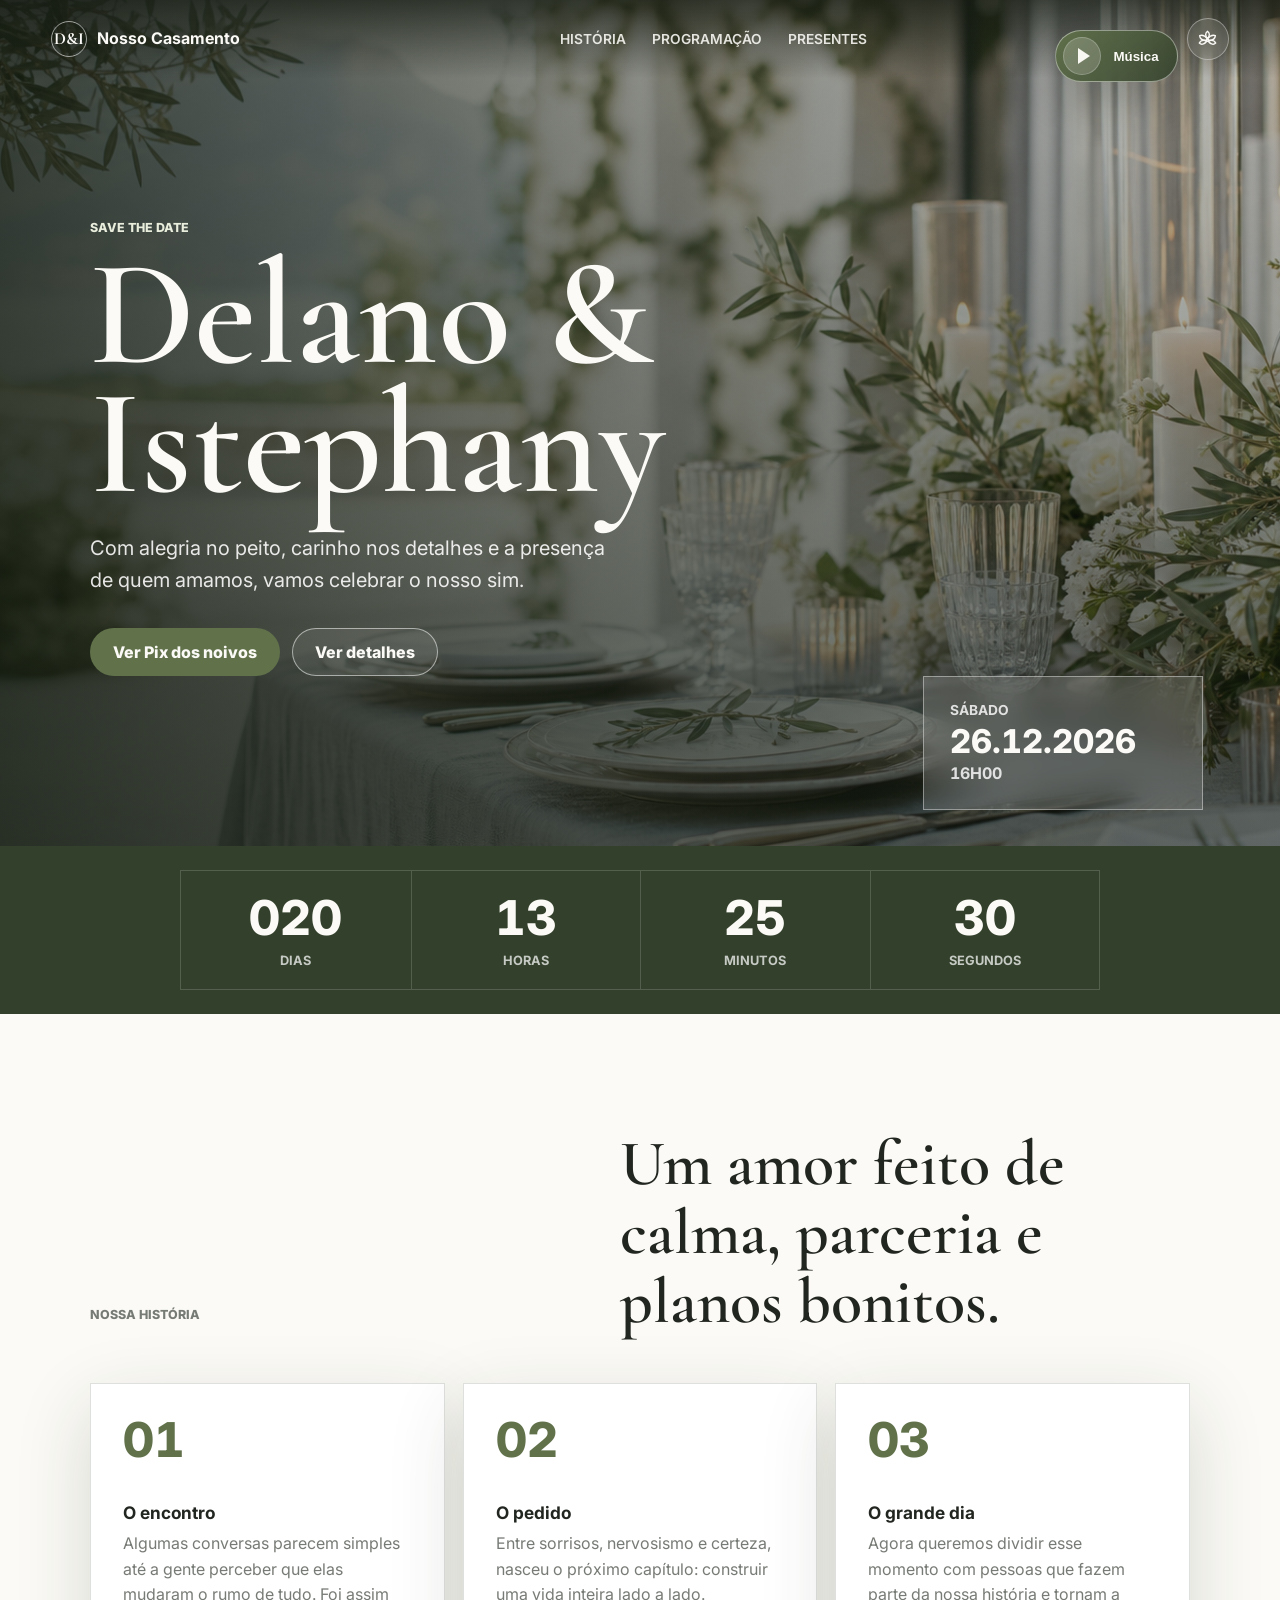
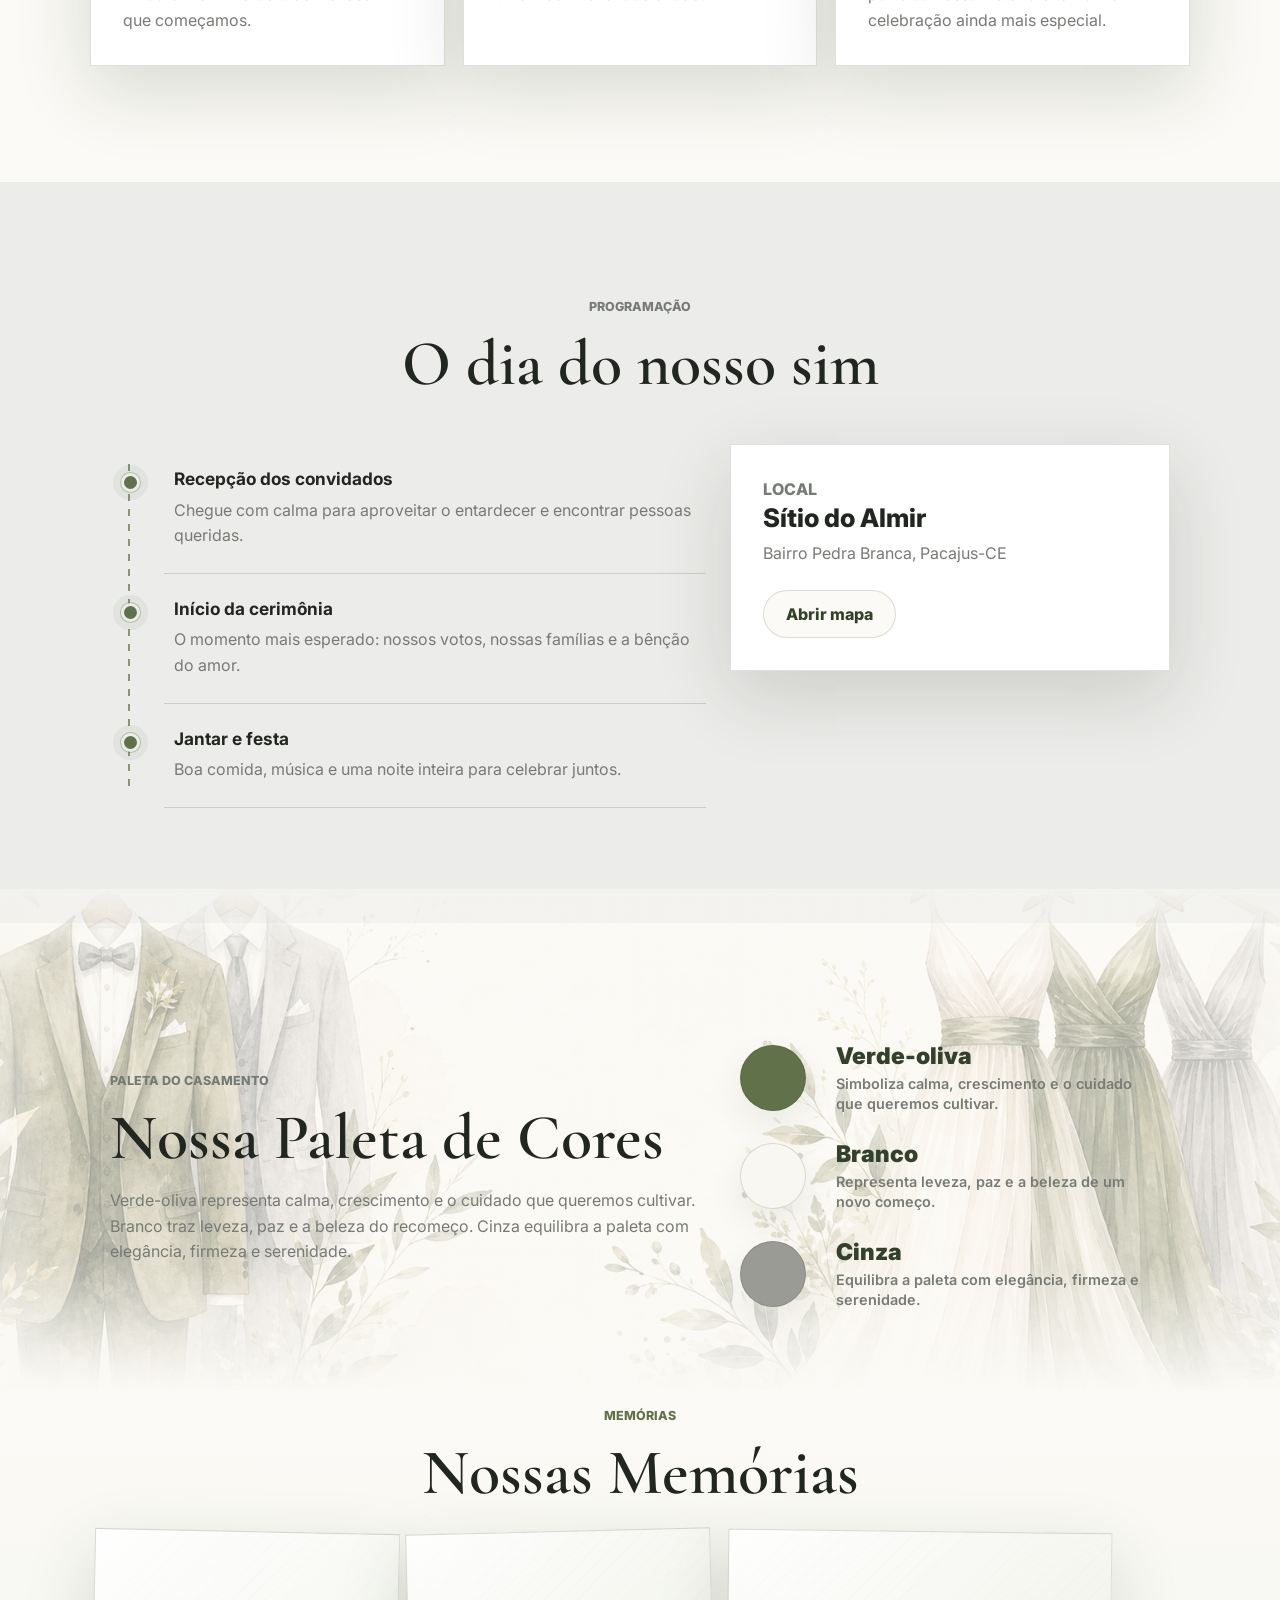
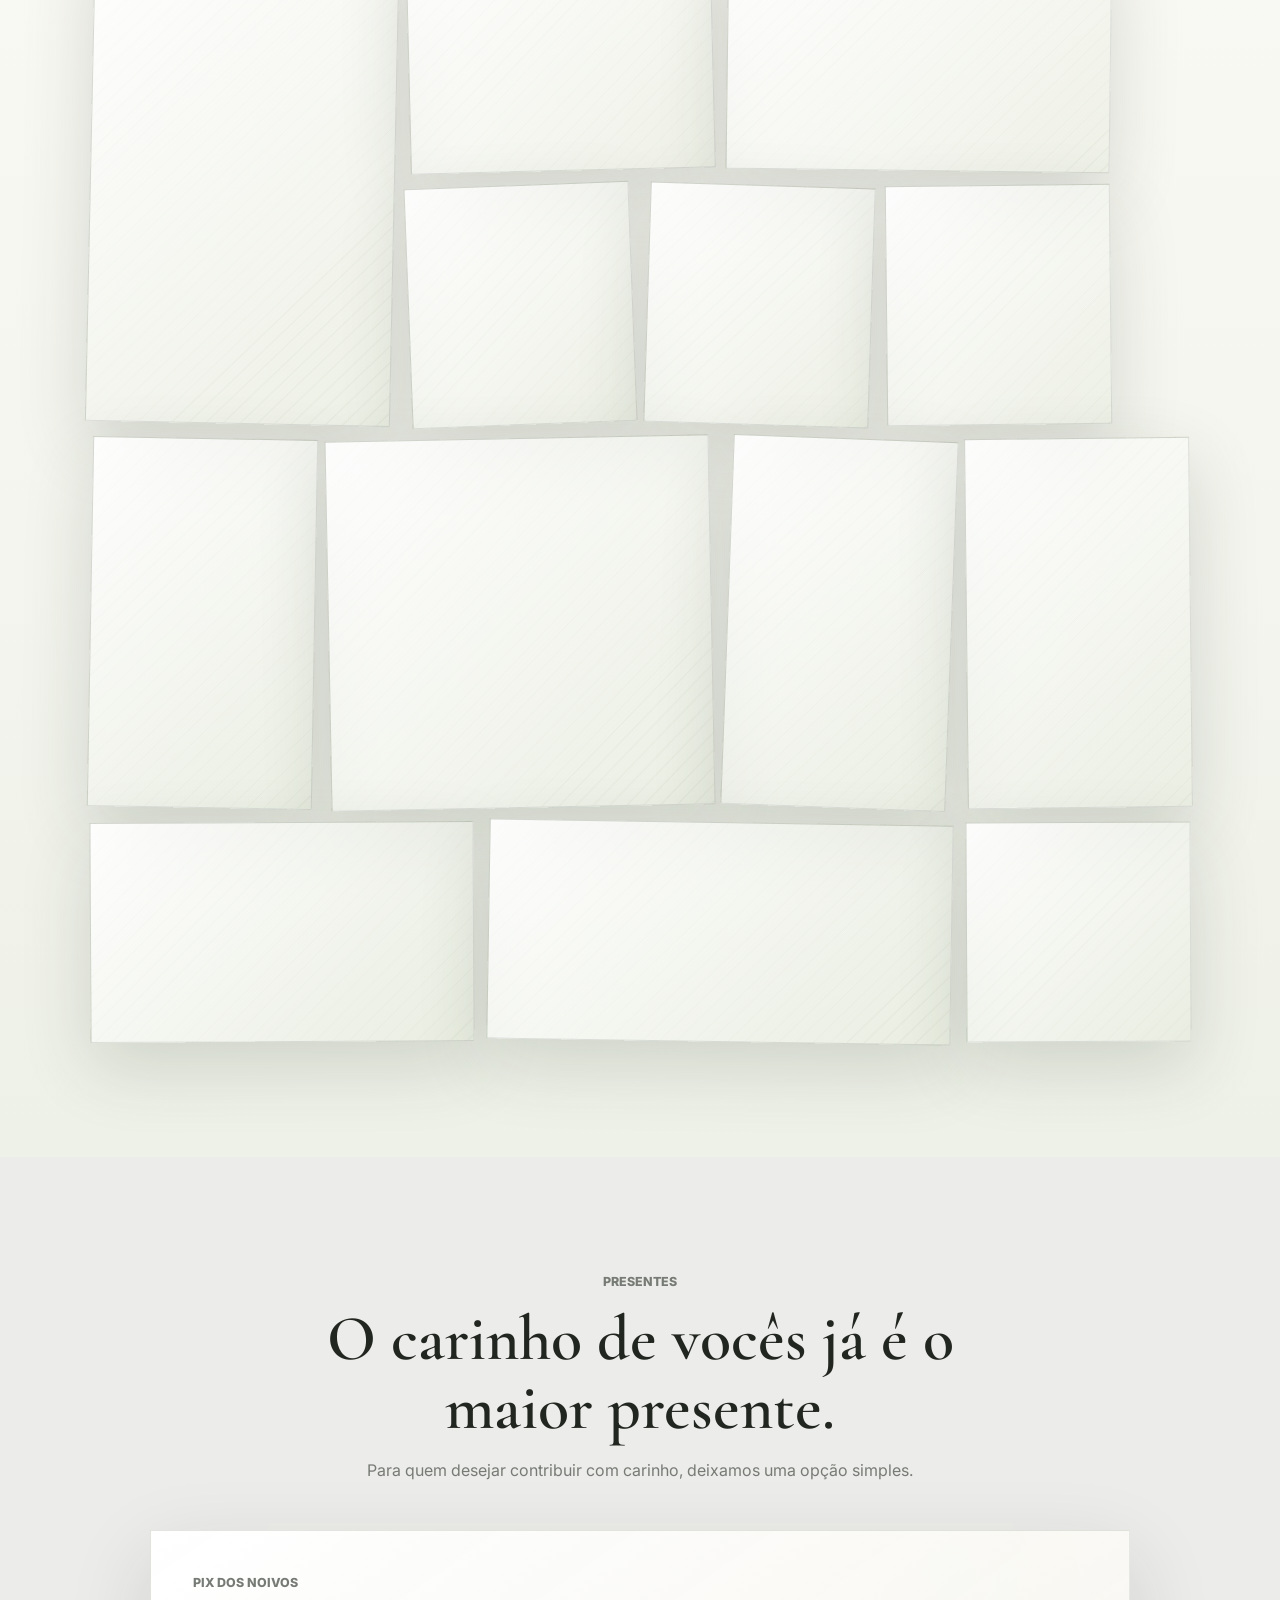
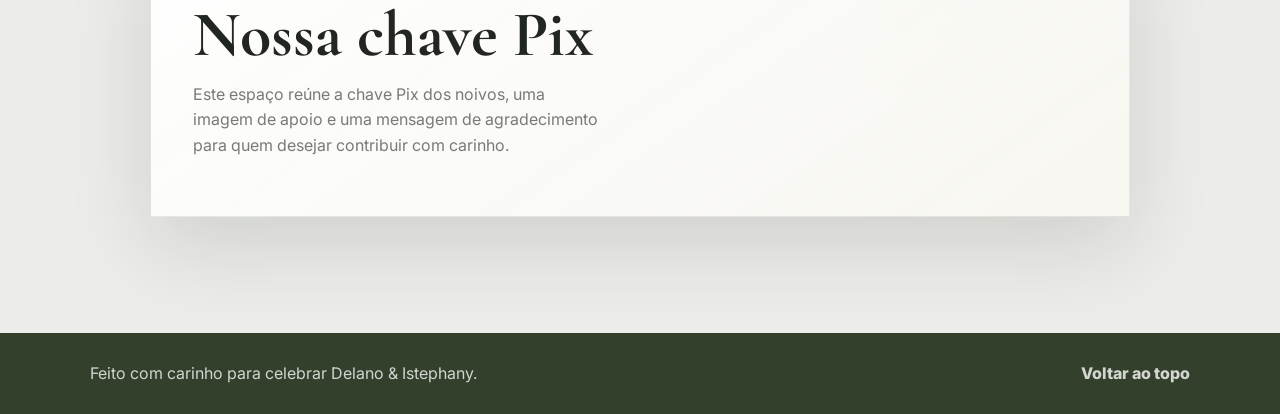
==== index.html @ df161dec "Expor pix e suavizar folhas do cursor" ====
<!doctype html>
<html lang="pt-BR">
  <head>
    <meta charset="utf-8" />
    <meta name="viewport" content="width=device-width, initial-scale=1" />
    <title>Delano & Istephany</title>
    <meta
      name="description"
      content="Site de casamento de Delano e Istephany, com detalhes do grande dia, confirmação de presença e presentes."
    />
    <link rel="preconnect" href="https://fonts.googleapis.com" />
    <link rel="preconnect" href="https://fonts.gstatic.com" crossorigin />
    <link
      href="https://fonts.googleapis.com/css2?family=Cormorant+Garamond:wght@500;600;700&family=Inter:wght@400;500;600;700&display=swap"
      rel="stylesheet"
    />
    <link rel="stylesheet" href="styles.css?v=20260603-09" />
  </head>
  <body>
    <header class="site-header" aria-label="Cabeçalho do site">
      <a class="brand" href="#inicio" aria-label="Ir para o início">
        <span class="brand-mark">D&amp;I</span>
        <span>Nosso Casamento</span>
      </a>
      <nav class="main-nav" aria-label="Navegação principal">
        <a href="#historia">História</a>
        <a href="#programacao">Programação</a>
        <a href="#presentes">Presentes</a>
      </nav>
      <a class="admin-button" href="admin.html" aria-label="Acessar modo ADM">
        <span class="flower-logo" aria-hidden="true"></span>
      </a>
    </header>

    <audio id="weddingMusic" src="assets/viva-la-vida.mp3" preload="auto" loop autoplay></audio>
    <div class="music-widget" aria-label="Configurações de música">
      <button class="music-toggle" id="musicPanelToggle" type="button" aria-expanded="false" aria-controls="musicPanel">
        <span class="music-action-icon" aria-hidden="true"></span>
        <span class="music-state" id="musicState">Música</span>
      </button>
      <div class="music-panel" id="musicPanel">
        <div class="music-panel-head">
          <strong>Música de Fundo</strong>
        </div>
        <label class="switch-row">
          <span>Ativar música</span>
          <input id="musicEnabled" type="checkbox" checked />
        </label>
        <label class="volume-row">
          <span>Volume</span>
          <input id="musicVolume" type="range" min="0" max="1" step="0.01" value="0.5" />
        </label>
      </div>
    </div>

    <main>
      <section class="hero" id="inicio">
        <div class="hero-media" aria-hidden="true"></div>
        <div class="hero-overlay"></div>
        <div class="hero-content">
          <p class="eyebrow">Save the date</p>
          <h1>Delano &amp; Istephany</h1>
          <p class="hero-copy">
            Com alegria no peito, carinho nos detalhes e a presença de quem amamos,
            vamos celebrar o nosso sim.
          </p>
          <div class="hero-actions">
            <a class="button primary" href="#presentes">Ver Pix dos noivos</a>
            <a class="button secondary" href="#programacao">Ver detalhes</a>
          </div>
        </div>
        <aside class="date-card" aria-label="Data do casamento">
          <span>Sábado</span>
          <strong>26.12.2026</strong>
          <span>16h00</span>
        </aside>
      </section>

      <section class="countdown-band" aria-label="Contagem regressiva">
        <div class="countdown" data-wedding-date="2026-12-26T16:00:00-03:00">
          <div>
            <strong id="days">000</strong>
            <span>dias</span>
          </div>
          <div>
            <strong id="hours">00</strong>
            <span>horas</span>
          </div>
          <div>
            <strong id="minutes">00</strong>
            <span>minutos</span>
          </div>
          <div>
            <strong id="seconds">00</strong>
            <span>segundos</span>
          </div>
        </div>
      </section>

      <section class="section story-section" id="historia">
        <div class="section-heading">
          <p class="eyebrow">Nossa história</p>
          <h2>Um amor feito de calma, parceria e planos bonitos.</h2>
        </div>
        <div class="story-grid">
          <article class="story-card" data-modal-target="modal-encontro" tabindex="0" role="button" aria-label="Abrir detalhes sobre o encontro">
            <span class="story-year">01</span>
            <h3>O encontro</h3>
            <p>
              Algumas conversas parecem simples até a gente perceber que elas
              mudaram o rumo de tudo. Foi assim que começamos.
            </p>
          </article>
          <article class="story-card" data-modal-target="modal-pedido" tabindex="0" role="button" aria-label="Abrir detalhes sobre o pedido">
            <span class="story-year">02</span>
            <h3>O pedido</h3>
            <p>
              Entre sorrisos, nervosismo e certeza, nasceu o próximo capítulo:
              construir uma vida inteira lado a lado.
            </p>
          </article>
          <article class="story-card" data-modal-target="modal-grande-dia" tabindex="0" role="button" aria-label="Abrir detalhes sobre o grande dia">
            <span class="story-year">03</span>
            <h3>O grande dia</h3>
            <p>
              Agora queremos dividir esse momento com pessoas que fazem parte da
              nossa história e tornam a celebração ainda mais especial.
            </p>
          </article>
        </div>
      </section>

      <section class="section details-section" id="programacao">
        <div class="section-heading compact">
          <p class="eyebrow">Programação</p>
          <h2>O dia do nosso sim</h2>
        </div>
        <div class="details-layout">
          <div class="timeline" aria-label="Linha do tempo do evento">
            <div class="timeline-item">
              <div>
                <h3>Recepção dos convidados</h3>
                <p>Chegue com calma para aproveitar o entardecer e encontrar pessoas queridas.</p>
              </div>
            </div>
            <div class="timeline-item">
              <div>
                <h3>Início da cerimônia</h3>
                <p>O momento mais esperado: nossos votos, nossas famílias e a bênção do amor.</p>
              </div>
            </div>
            <div class="timeline-item">
              <div>
                <h3>Jantar e festa</h3>
                <p>Boa comida, música e uma noite inteira para celebrar juntos.</p>
              </div>
            </div>
          </div>
          <div class="venue-panel">
            <p class="panel-label">Local</p>
            <h3>Sítio do Almir</h3>
            <p>Bairro Pedra Branca, Pacajus-CE</p>
            <a
              class="button muted"
              href="https://www.google.com/maps/search/?api=1&query=S%C3%ADtio%20do%20Almir%20Pedra%20Branca%20Pacajus%20CE"
              target="_blank"
              rel="noreferrer"
            >
              Abrir mapa
            </a>
          </div>
        </div>
      </section>

      <section class="section attire-section">
        <div>
          <p class="eyebrow">Paleta do casamento</p>
          <h2>Nossa Paleta de Cores</h2>
          <p>
            Verde-oliva representa calma, crescimento e o cuidado que queremos cultivar.
            Branco traz leveza, paz e a beleza do recomeço. Cinza equilibra a paleta com
            elegância, firmeza e serenidade.
          </p>
        </div>
        <div class="palette" aria-label="Paleta de cores do casamento">
          <div class="palette-item" style="--color: #61724b">
            <span aria-hidden="true"></span>
            <div>
              <strong>Verde-oliva</strong>
              <small>Simboliza calma, crescimento e o cuidado que queremos cultivar.</small>
            </div>
          </div>
          <div class="palette-item" style="--color: #f8f7f1">
            <span aria-hidden="true"></span>
            <div>
              <strong>Branco</strong>
              <small>Representa leveza, paz e a beleza de um novo começo.</small>
            </div>
          </div>
          <div class="palette-item" style="--color: #9a9b95">
            <span aria-hidden="true"></span>
            <div>
              <strong>Cinza</strong>
              <small>Equilibra a paleta com elegância, firmeza e serenidade.</small>
            </div>
          </div>
        </div>
      </section>

      <section class="section memories-section" aria-label="Galeria de fotos">
        <div class="memory-copy">
          <p class="eyebrow">Memórias</p>
          <h2>Nossas Memórias</h2>
        </div>
        <div class="memory-board">
          <figure class="memory-frame tall" data-photo-slot="memoria-01">
            <img alt="" />
            <figcaption>Foto especial</figcaption>
            <label>Enviar foto<input type="file" accept="image/*" data-admin-photo="memoria-01" /></label>
          </figure>
          <figure class="memory-frame" data-photo-slot="memoria-02">
            <img alt="" />
            <figcaption>Nós dois</figcaption>
            <label>Enviar foto<input type="file" accept="image/*" data-admin-photo="memoria-02" /></label>
          </figure>
          <figure class="memory-frame wide" data-photo-slot="memoria-03">
            <img alt="" />
            <figcaption>Família e amigos</figcaption>
            <label>Enviar foto<input type="file" accept="image/*" data-admin-photo="memoria-03" /></label>
          </figure>
          <figure class="memory-frame tilt" data-photo-slot="memoria-04">
            <img alt="" />
            <figcaption>Nosso carinho</figcaption>
            <label>Enviar foto<input type="file" accept="image/*" data-admin-photo="memoria-04" /></label>
          </figure>
          <figure class="memory-frame small" data-photo-slot="memoria-05">
            <img alt="" />
            <figcaption>Um detalhe bonito</figcaption>
            <label>Enviar foto<input type="file" accept="image/*" data-admin-photo="memoria-05" /></label>
          </figure>
          <figure class="memory-frame mini" data-photo-slot="memoria-06">
            <img alt="" />
            <figcaption>Um sorriso</figcaption>
            <label>Enviar foto<input type="file" accept="image/*" data-admin-photo="memoria-06" /></label>
          </figure>
          <figure class="memory-frame portrait" data-photo-slot="memoria-07">
            <img alt="" />
            <figcaption>Pré-wedding</figcaption>
            <label>Enviar foto<input type="file" accept="image/*" data-admin-photo="memoria-07" /></label>
          </figure>
          <figure class="memory-frame landscape" data-photo-slot="memoria-08">
            <img alt="" />
            <figcaption>Com os padrinhos</figcaption>
            <label>Enviar foto<input type="file" accept="image/*" data-admin-photo="memoria-08" /></label>
          </figure>
          <figure class="memory-frame mini tilt-right" data-photo-slot="memoria-09">
            <img alt="" />
            <figcaption>Detalhes</figcaption>
            <label>Enviar foto<input type="file" accept="image/*" data-admin-photo="memoria-09" /></label>
          </figure>
          <figure class="memory-frame wide soft" data-photo-slot="memoria-10">
            <img alt="" />
            <figcaption>Nosso lugar favorito</figcaption>
            <label>Enviar foto<input type="file" accept="image/*" data-admin-photo="memoria-10" /></label>
          </figure>
          <figure class="memory-frame strip" data-photo-slot="memoria-11">
            <img alt="" />
            <figcaption>Um abraço</figcaption>
            <label>Enviar foto<input type="file" accept="image/*" data-admin-photo="memoria-11" /></label>
          </figure>
          <figure class="memory-frame mini" data-photo-slot="memoria-12">
            <img alt="" />
            <figcaption>A celebração</figcaption>
            <label>Enviar foto<input type="file" accept="image/*" data-admin-photo="memoria-12" /></label>
          </figure>
          <figure class="memory-frame mini soft" data-photo-slot="memoria-14">
            <img alt="" />
            <figcaption>Detalhe do dia</figcaption>
            <label>Enviar foto<input type="file" accept="image/*" data-admin-photo="memoria-14" /></label>
          </figure>
        </div>
      </section>

      <section class="section gifts-section" id="presentes">
        <div class="section-heading compact">
          <p class="eyebrow">Presentes</p>
          <h2>O carinho de vocês já é o maior presente.</h2>
          <p>Para quem desejar contribuir com carinho, deixamos uma opção simples.</p>
        </div>
        <div class="pix-panel is-open" id="pixPanel">
          <div class="pix-panel-inner">
            <div class="pix-copy">
              <p class="eyebrow">Pix dos noivos</p>
              <h3>Nossa chave Pix</h3>
              <p>
                Este espaço reúne a chave Pix dos noivos, uma imagem de apoio e uma mensagem
                de agradecimento para quem desejar contribuir com carinho.
              </p>
            </div>
            <div class="pix-media">
              <label class="upload-box">
                <input type="file" accept="image/*" data-photo-input="pix" />
                <span>Adicionar QR Code ou imagem de apoio</span>
              </label>
              <div class="photo-preview pix-photo-preview" data-photo-preview="pix"></div>
            </div>
          </div>
        </div>
      </section>
    </main>

    <div class="modal-layer" id="modal-encontro" role="dialog" aria-modal="true" aria-labelledby="modal-encontro-title">
      <div class="modal-backdrop" data-close-modal></div>
      <section class="gift-modal story-modal" tabindex="-1">
        <div class="leaf-burst" aria-hidden="true">
          <span></span><span></span><span></span><span></span><span></span><span></span>
        </div>
        <button class="modal-close" type="button" data-close-modal aria-label="Fechar">×</button>
        <div class="story-modal-grid">
          <div>
            <p class="eyebrow">Nossa história</p>
            <h2 id="modal-encontro-title">O encontro</h2>
            <p>
              Toda história bonita começa com um detalhe que parecia pequeno. Uma conversa,
              um olhar mais demorado, uma vontade de continuar perto. Foi assim que o nosso
              caminho começou a se desenhar.
            </p>
          </div>
          <aside class="story-photo-panel">
            <label class="upload-box story-upload-box">
              <input type="file" accept="image/*" data-photo-input="historia-encontro" />
              <span>Adicionar foto desta história</span>
            </label>
            <div class="photo-preview story-photo-preview" data-photo-preview="historia-encontro"></div>
          </aside>
        </div>
      </section>
    </div>

    <div class="modal-layer" id="modal-pedido" role="dialog" aria-modal="true" aria-labelledby="modal-pedido-title">
      <div class="modal-backdrop" data-close-modal></div>
      <section class="gift-modal story-modal" tabindex="-1">
        <div class="leaf-burst" aria-hidden="true">
          <span></span><span></span><span></span><span></span><span></span><span></span>
        </div>
        <button class="modal-close" type="button" data-close-modal aria-label="Fechar">×</button>
        <div class="story-modal-grid">
          <div>
            <p class="eyebrow">Nossa história</p>
            <h2 id="modal-pedido-title">O pedido</h2>
            <p>
              O pedido foi um daqueles momentos em que o coração entende antes das palavras.
              Teve emoção, certeza e a alegria de enxergar uma vida inteira sendo escolhida
              com carinho.
            </p>
          </div>
          <aside class="story-photo-panel">
            <label class="upload-box story-upload-box">
              <input type="file" accept="image/*" data-photo-input="historia-pedido" />
              <span>Adicionar foto desta história</span>
            </label>
            <div class="photo-preview story-photo-preview" data-photo-preview="historia-pedido"></div>
          </aside>
        </div>
      </section>
    </div>

    <div class="modal-layer" id="modal-grande-dia" role="dialog" aria-modal="true" aria-labelledby="modal-grande-dia-title">
      <div class="modal-backdrop" data-close-modal></div>
      <section class="gift-modal story-modal" tabindex="-1">
        <div class="leaf-burst" aria-hidden="true">
          <span></span><span></span><span></span><span></span><span></span><span></span>
        </div>
        <button class="modal-close" type="button" data-close-modal aria-label="Fechar">×</button>
        <div class="story-modal-grid">
          <div>
            <p class="eyebrow">Nossa história</p>
            <h2 id="modal-grande-dia-title">O grande dia</h2>
            <p>
              Esse será o capítulo em que celebramos tudo o que construímos até aqui.
              Queremos que cada detalhe tenha a nossa essência e que cada pessoa presente
              sinta o quanto faz parte dessa alegria.
            </p>
          </div>
          <aside class="story-photo-panel">
            <label class="upload-box story-upload-box">
              <input type="file" accept="image/*" data-photo-input="historia-grande-dia" />
              <span>Adicionar foto desta história</span>
            </label>
            <div class="photo-preview story-photo-preview" data-photo-preview="historia-grande-dia"></div>
          </aside>
        </div>
      </section>
    </div>

    <footer class="site-footer">
      <p>Feito com carinho para celebrar Delano &amp; Istephany.</p>
      <a href="#inicio">Voltar ao topo</a>
    </footer>

    <div class="click-layer" id="clickLayer" aria-hidden="true"></div>
    <script src="script.js?v=20260603-09"></script>
  </body>
</html>
---- styles.css ----
:root {
  --olive: #61724b;
  --olive-dark: #33402b;
  --olive-soft: #dfe6d4;
  --white: #fbfaf6;
  --gray: #777b75;
  --gray-soft: #ececea;
  --ink: #222620;
  --line: rgba(51, 64, 43, 0.16);
  --shadow: 0 24px 70px rgba(38, 47, 32, 0.16);
  --serif: "Cormorant Garamond", Georgia, serif;
  --sans: "Inter", Arial, sans-serif;
  --script: "Hello Honey", "Hello Honey Personal Use", "Hello Honey - Personal Use", "Cormorant Garamond", cursive;
  --numbers: "Inter", "Segoe UI", Arial, sans-serif;
}

@font-face {
  font-family: "Hello Honey";
  src: local("Hello Honey"), local("Hello Honey Personal Use"), local("Hello Honey - Personal Use");
  font-display: swap;
}

* {
  box-sizing: border-box;
}

html {
  scroll-behavior: smooth;
  scrollbar-color: var(--olive) #eef1e8;
  scrollbar-width: thin;
}

*::-webkit-scrollbar {
  width: 12px;
  height: 12px;
}

*::-webkit-scrollbar-track {
  background: linear-gradient(180deg, #f8f7f1, #e8ece0);
}

*::-webkit-scrollbar-thumb {
  border: 3px solid #f8f7f1;
  border-radius: 999px;
  background: linear-gradient(180deg, #87956d, #61724b);
}

*::-webkit-scrollbar-thumb:hover {
  background: linear-gradient(180deg, #6f7f57, #33402b);
}

body {
  margin: 0;
  color: var(--ink);
  background: var(--white);
  font-family: var(--sans);
  line-height: 1.6;
  cursor: default;
}

body.modal-active {
  overflow: hidden;
}

a {
  color: inherit;
  text-decoration: none;
}

a,
button,
input[type="file"],
label,
summary {
  cursor: pointer;
}

input,
textarea {
  cursor: text;
}

.site-header {
  position: fixed;
  top: 0;
  left: 0;
  right: 0;
  z-index: 20;
  display: flex;
  align-items: center;
  justify-content: space-between;
  gap: 24px;
  padding: 18px clamp(18px, 4vw, 54px);
  color: var(--white);
  background: linear-gradient(180deg, rgba(20, 26, 17, 0.72), rgba(20, 26, 17, 0));
}

.brand {
  display: inline-flex;
  align-items: center;
  gap: 10px;
  font-weight: 700;
}

.brand-mark {
  display: grid;
  width: 36px;
  height: 36px;
  place-items: center;
  border: 1px solid rgba(255, 255, 255, 0.58);
  border-radius: 50%;
  font-family: var(--script);
  font-size: 17px;
  letter-spacing: 0;
}

.main-nav {
  display: flex;
  gap: clamp(12px, 2vw, 28px);
  font-size: 0.86rem;
  font-weight: 600;
  letter-spacing: 0;
  text-transform: uppercase;
}

.main-nav a {
  opacity: 0.88;
}

.main-nav a:hover {
  opacity: 1;
}

.admin-button {
  display: grid;
  width: 42px;
  height: 42px;
  place-items: center;
  border: 1px solid rgba(255, 255, 255, 0.38);
  border-radius: 50%;
  padding: 0;
  color: var(--white);
  background: rgba(255, 255, 255, 0.08);
  backdrop-filter: blur(10px);
}

.flower-logo {
  display: inline-block;
  width: 21px;
  height: 21px;
  color: currentColor;
  background: currentColor;
  -webkit-mask: url("data:image/svg+xml,%3Csvg xmlns='http://www.w3.org/2000/svg' viewBox='0 0 64 64'%3E%3Cg fill='none' stroke='%23000' stroke-width='4.2' stroke-linecap='round' stroke-linejoin='round'%3E%3Cpath d='M32 30C24 21 25 12 32 7c7 5 8 14 0 23Z'/%3E%3Cpath d='M29 34c-12 1-20-5-21-14 9-3 17 1 24 10Z'/%3E%3Cpath d='M35 34c12 1 20-5 21-14-9-3-17 1-24 10Z'/%3E%3Cpath d='M29 38c-7 9-16 11-22 5 4-8 13-10 23-6Z'/%3E%3Cpath d='M35 38c7 9 16 11 22 5-4-8-13-10-23-6Z'/%3E%3Ccircle cx='32' cy='34' r='3.4'/%3E%3C/g%3E%3C/svg%3E") center / contain no-repeat;
  mask: url("data:image/svg+xml,%3Csvg xmlns='http://www.w3.org/2000/svg' viewBox='0 0 64 64'%3E%3Cg fill='none' stroke='%23000' stroke-width='4.2' stroke-linecap='round' stroke-linejoin='round'%3E%3Cpath d='M32 30C24 21 25 12 32 7c7 5 8 14 0 23Z'/%3E%3Cpath d='M29 34c-12 1-20-5-21-14 9-3 17 1 24 10Z'/%3E%3Cpath d='M35 34c12 1 20-5 21-14-9-3-17 1-24 10Z'/%3E%3Cpath d='M29 38c-7 9-16 11-22 5 4-8 13-10 23-6Z'/%3E%3Cpath d='M35 38c7 9 16 11 22 5-4-8-13-10-23-6Z'/%3E%3Ccircle cx='32' cy='34' r='3.4'/%3E%3C/g%3E%3C/svg%3E") center / contain no-repeat;
}

.flower-logo::before,
.flower-logo::after {
  content: none;
}

.flower-logo::after {
  transform: rotate(90deg);
}

.flower-logo.large {
  width: 34px;
  height: 34px;
  color: var(--olive);
}

.flower-logo.large::before,
.flower-logo.large::after {
  inset: 5px 13px;
  border-width: 2px;
}

.admin-panel {
  position: fixed;
  top: 76px;
  right: clamp(16px, 3vw, 32px);
  z-index: 58;
  width: min(330px, calc(100vw - 32px));
  padding: 18px;
  border: 1px solid rgba(255, 255, 255, 0.56);
  background: rgba(251, 250, 246, 0.97);
  box-shadow: 0 24px 80px rgba(20, 26, 17, 0.24);
  opacity: 0;
  pointer-events: none;
  transform: translateY(-8px) scale(0.98);
  transition: opacity 220ms ease, transform 220ms ease;
}

.admin-page {
  min-height: 100vh;
  background: #eef1e8;
}

.admin-login {
  min-height: 100vh;
  display: grid;
  place-items: center;
  padding: 24px;
  background:
    linear-gradient(rgba(251, 250, 246, 0.9), rgba(251, 250, 246, 0.9)),
    url("assets/hero-wedding.png") center / cover no-repeat;
}

.admin-login.is-hidden {
  display: none;
}

.admin-login-card {
  display: grid;
  width: min(420px, 100%);
  gap: 16px;
  padding: clamp(26px, 5vw, 42px);
  border: 1px solid rgba(255, 255, 255, 0.64);
  background: rgba(251, 250, 246, 0.96);
  box-shadow: 0 34px 100px rgba(14, 20, 12, 0.24);
}

.admin-login-card h1 {
  margin: -8px 0 4px;
  color: var(--olive-dark);
  font-family: var(--serif);
  font-size: clamp(2.7rem, 6vw, 4.4rem);
  line-height: 0.96;
}

.admin-shell {
  display: grid;
  grid-template-columns: minmax(300px, 380px) minmax(0, 1fr);
  min-height: 100vh;
}

.admin-shell.is-locked {
  display: none;
}

.admin-sidebar {
  display: grid;
  align-content: start;
  gap: 18px;
  padding: 28px;
  border-right: 1px solid var(--line);
  background: rgba(251, 250, 246, 0.96);
  box-shadow: 18px 0 60px rgba(38, 47, 32, 0.08);
}

.admin-back {
  display: inline-flex;
  width: max-content;
  align-items: center;
  border: 1px solid var(--line);
  border-radius: 999px;
  padding: 10px 14px;
  color: var(--olive-dark);
  font-weight: 800;
}

.admin-title {
  display: flex;
  align-items: center;
  gap: 14px;
}

.admin-title h1 {
  margin: 0;
  color: var(--olive-dark);
  font-family: var(--serif);
  font-size: 2.8rem;
  line-height: 0.95;
}

.admin-sidebar > p {
  margin: 0;
  color: var(--gray);
}

.admin-upload-list {
  display: grid;
  gap: 10px;
  margin-top: 10px;
}

.admin-upload-row {
  display: grid;
  gap: 8px;
  border: 1px solid var(--line);
  padding: 12px;
  background: var(--white);
}

.admin-upload-row span {
  color: var(--olive-dark);
}

.admin-preview-wrap {
  display: grid;
  grid-template-rows: auto minmax(0, 1fr);
  gap: 12px;
  padding: 18px;
}

.admin-tabs {
  display: inline-flex;
  width: max-content;
  overflow: hidden;
  border: 1px solid var(--line);
  border-radius: 999px;
  background: rgba(251, 250, 246, 0.88);
}

.admin-tab {
  min-height: 40px;
  border: 0;
  padding: 0 18px;
  color: var(--olive-dark);
  background: transparent;
  font-weight: 800;
}

.admin-tab.is-active {
  color: var(--white);
  background: var(--olive);
}

.admin-frame {
  display: none;
  width: 100%;
  height: calc(100vh - 88px);
  border: 1px solid var(--line);
  background: white;
  box-shadow: var(--shadow);
}

.admin-frame.is-active {
  display: block;
}

.crop-modal {
  position: fixed;
  inset: 0;
  z-index: 100;
  display: grid;
  place-items: center;
  padding: 22px;
  opacity: 0;
  pointer-events: none;
  transition: opacity 1500ms ease;
}

.crop-modal.is-open,
.crop-modal.is-closing {
  opacity: 1;
  pointer-events: auto;
}

.crop-modal.is-closing {
  pointer-events: none;
}

.crop-backdrop {
  position: absolute;
  inset: 0;
  opacity: 0;
  background:
    radial-gradient(circle at 24% 18%, rgba(248, 247, 241, 0.34), transparent 28%),
    radial-gradient(circle at 78% 72%, rgba(223, 230, 212, 0.22), transparent 34%),
    rgba(18, 26, 15, 0.62);
  backdrop-filter: blur(12px);
}

.crop-modal.is-open .crop-backdrop {
  animation: backdropIn 1500ms ease forwards;
}

.crop-modal.is-closing .crop-backdrop {
  animation: backdropOut 1500ms ease forwards;
}

.crop-panel {
  position: relative;
  display: grid;
  width: min(820px, 100%);
  max-height: 92vh;
  gap: 18px;
  overflow: auto;
  padding: clamp(22px, 4vw, 34px);
  border: 1px solid rgba(255, 255, 255, 0.6);
  background: rgba(251, 250, 246, 0.98);
  box-shadow: 0 34px 100px rgba(14, 20, 12, 0.34);
  opacity: 0;
  transform: translateY(22px) scale(0.96);
}

.crop-modal.is-open .crop-panel {
  animation: modalBloom 1500ms cubic-bezier(0.16, 1, 0.3, 1) forwards;
}

.crop-modal.is-closing .crop-panel {
  animation: modalFold 1500ms cubic-bezier(0.7, 0, 0.3, 1) forwards;
}

.crop-panel-head {
  display: flex;
  justify-content: space-between;
  gap: 18px;
}

.crop-panel h2 {
  font-size: clamp(2rem, 4vw, 3.2rem);
}

.crop-stage {
  display: grid;
  min-height: 360px;
  place-items: center;
  overflow: hidden;
  border: 1px solid var(--line);
  background:
    linear-gradient(135deg, rgba(255, 255, 255, 0.92), rgba(223, 230, 212, 0.38)),
    repeating-linear-gradient(135deg, rgba(97, 114, 75, 0.08) 0 1px, transparent 1px 12px);
}

#cropCanvas {
  display: block;
  max-width: min(84vw, 680px);
  max-height: 52vh;
  box-shadow: 0 22px 70px rgba(38, 47, 32, 0.2);
  transform: rotate(var(--crop-angle, 0deg));
  touch-action: none;
}

.crop-actions {
  display: flex;
  justify-content: flex-end;
  gap: 12px;
}

.admin-panel.is-open {
  opacity: 1;
  pointer-events: auto;
  transform: translateY(0) scale(1);
}

.admin-panel-head {
  display: flex;
  gap: 12px;
  align-items: center;
  padding-bottom: 14px;
  border-bottom: 1px solid var(--line);
}

.admin-panel-head p {
  margin: 2px 0 0;
  color: var(--gray);
  font-size: 0.86rem;
}

.admin-switch {
  margin-bottom: 14px;
}

body.admin-editing [data-admin-key] {
  outline: 1px dashed rgba(97, 114, 75, 0.45);
  outline-offset: 5px;
}

[data-save-field],
[data-save-modal],
.gift-modal .upload-box,
.pix-panel .upload-box,
.gift-modal label:has([data-save-field]) {
  display: none !important;
}

body.admin-editing [data-save-field],
body.admin-editing [data-save-modal],
body.admin-editing .gift-modal .upload-box,
body.admin-editing .pix-panel .upload-box,
body.admin-editing .gift-modal label:has([data-save-field]) {
  display: grid !important;
}

body.admin-editing textarea[data-save-field] {
  display: block !important;
}

.music-widget {
  position: fixed;
  top: clamp(18px, 3vw, 30px);
  right: clamp(78px, 8vw, 126px);
  bottom: auto;
  z-index: 55;
  display: grid;
  justify-items: end;
  gap: 10px;
}

.music-toggle {
  display: inline-flex;
  min-height: 50px;
  align-items: center;
  gap: 12px;
  border: 1px solid rgba(255, 255, 255, 0.42);
  border-radius: 999px;
  padding: 6px 18px 6px 7px;
  color: var(--white);
  background:
    linear-gradient(135deg, rgba(97, 114, 75, 0.96), rgba(51, 64, 43, 0.9));
  box-shadow: 0 18px 46px rgba(20, 26, 17, 0.28);
  backdrop-filter: blur(16px);
  font-weight: 800;
  transition: transform 180ms ease, box-shadow 180ms ease, background 180ms ease;
}

.music-toggle:hover {
  box-shadow: 0 22px 58px rgba(20, 26, 17, 0.34);
  transform: translateY(-2px);
}

.music-toggle:active {
  transform: translateY(0) scale(0.98);
}

.music-action-icon {
  position: relative;
  display: grid;
  width: 38px;
  height: 38px;
  place-items: center;
  border-radius: 50%;
  background: rgba(251, 250, 246, 0.18);
  box-shadow: inset 0 0 0 1px rgba(255, 255, 255, 0.22);
  transition: background 180ms ease, transform 180ms ease;
}

.music-action-icon::before {
  content: "";
  width: 0;
  height: 0;
  margin-left: 3px;
  border-top: 8px solid transparent;
  border-bottom: 8px solid transparent;
  border-left: 12px solid #f8f7f1;
}

.music-action-icon::after {
  content: "";
  position: absolute;
  inset: 6px;
  border: 1px solid rgba(255, 255, 255, 0.32);
  border-radius: 50%;
  opacity: 0;
  transform: scale(0.62);
}

.music-toggle:hover .music-action-icon {
  background: rgba(251, 250, 246, 0.25);
  transform: rotate(6deg);
}

.music-toggle:hover .music-action-icon::after {
  animation: musicPulse 900ms ease;
}

.music-panel {
  position: relative;
  overflow: hidden;
  width: min(320px, calc(100vw - 32px));
  padding: 18px;
  border: 1px solid rgba(255, 255, 255, 0.52);
  background: rgba(251, 250, 246, 0.96);
  box-shadow: 0 24px 70px rgba(20, 26, 17, 0.22);
  backdrop-filter: blur(14px);
  opacity: 0;
  pointer-events: none;
  transform: translateY(12px) scale(0.96);
  transition: opacity 520ms ease, transform 520ms cubic-bezier(0.16, 1, 0.3, 1);
}

.music-panel::before,
.music-panel::after {
  content: "";
  position: absolute;
  pointer-events: none;
  opacity: 0;
}

.music-panel::before {
  inset: -30%;
  background:
    radial-gradient(circle at 22% 22%, rgba(255, 255, 255, 0.78), transparent 12%),
    radial-gradient(circle at 80% 74%, rgba(223, 230, 212, 0.52), transparent 18%);
  filter: blur(14px);
}

.music-panel::after {
  right: 18px;
  top: 18px;
  width: 14px;
  height: 24px;
  border-radius: 100% 0 100% 0;
  background: linear-gradient(135deg, #61724b, #dfe6d4);
  box-shadow:
    -72px 32px 0 -2px rgba(97, 114, 75, 0.42),
    -34px 76px 0 -3px rgba(223, 230, 212, 0.78),
    -114px 104px 0 -4px rgba(97, 114, 75, 0.34),
    0 0 22px rgba(255, 255, 255, 0.9);
  transform: translateY(18px) rotate(20deg);
}

.music-widget.is-open .music-panel,
.music-widget.is-closing .music-panel {
  pointer-events: auto;
}

.music-widget.is-open .music-panel {
  opacity: 1;
  transform: translateY(0) scale(1);
}

.music-widget.is-closing .music-panel {
  opacity: 0;
  pointer-events: none;
  transform: translateY(12px) scale(0.96);
}

.music-widget.is-open .music-panel::before {
  animation: luminousVeil 620ms ease forwards;
}

.music-widget.is-open .music-panel::after {
  animation: musicLeaves 620ms cubic-bezier(0.16, 1, 0.3, 1) forwards;
}

.music-widget.is-closing .music-panel::before {
  animation: luminousFade 520ms ease forwards;
}

.music-widget.is-closing .music-panel::after {
  animation: musicLeavesClose 520ms cubic-bezier(0.7, 0, 0.3, 1) forwards;
}

.music-panel-head {
  display: grid;
  gap: 2px;
  padding-bottom: 12px;
  border-bottom: 1px solid var(--line);
}

.music-panel-head strong {
  color: var(--olive-dark);
}

.music-panel-head span {
  color: var(--gray);
  font-size: 0.86rem;
}

.switch-row,
.volume-row {
  display: flex;
  align-items: center;
  justify-content: space-between;
  gap: 16px;
  margin-top: 14px;
}

.switch-row input {
  width: 42px;
  height: 24px;
  accent-color: var(--olive);
}

.volume-row {
  display: grid;
  grid-template-columns: auto minmax(120px, 1fr);
}

.volume-row input {
  accent-color: var(--olive);
}

.click-layer {
  position: fixed;
  inset: 0;
  z-index: 90;
  pointer-events: none;
  overflow: hidden;
}

.click-spark {
  position: absolute;
  width: 9px;
  height: 15px;
  border-radius: 100% 0 100% 0;
  background: linear-gradient(135deg, #f8f7f1, #87956d);
  box-shadow: 0 0 14px rgba(223, 230, 212, 0.9);
  opacity: 0;
  transform: translate(-50%, -50%) rotate(var(--angle)) scale(0.35);
  animation: clickPetal 640ms cubic-bezier(0.16, 1, 0.3, 1) forwards;
}

.hero {
  position: relative;
  min-height: 94vh;
  display: grid;
  align-items: center;
  padding: 112px clamp(20px, 7vw, 96px) 64px;
  overflow: hidden;
  color: var(--white);
}

.hero-media,
.hero-overlay {
  position: absolute;
  inset: 0;
}

.hero-media {
  background-image: url("assets/hero-wedding.png");
  background-size: cover;
  background-position: center;
  transform: scale(1.02);
}

.hero-overlay {
  background:
    linear-gradient(90deg, rgba(18, 26, 15, 0.76), rgba(18, 26, 15, 0.38) 48%, rgba(18, 26, 15, 0.1)),
    linear-gradient(180deg, rgba(18, 26, 15, 0.12), rgba(18, 26, 15, 0.54));
}

.hero-content {
  position: relative;
  z-index: 1;
  max-width: 720px;
}

.eyebrow {
  margin: 0 0 12px;
  color: var(--olive);
  font-size: 0.78rem;
  font-weight: 800;
  letter-spacing: 0;
  text-transform: uppercase;
}

.hero .eyebrow {
  color: #e8eddc;
}

h1,
h2,
h3,
p {
  overflow-wrap: anywhere;
}

h1 {
  margin: 0;
  max-width: 680px;
  font-family: var(--serif);
  font-size: clamp(4.4rem, 12vw, 9.4rem);
  font-weight: 600;
  line-height: 0.86;
}

h2 {
  margin: 0;
  font-family: var(--serif);
  font-size: clamp(2.35rem, 5vw, 4.6rem);
  font-weight: 600;
  line-height: 1.08;
}

h3 {
  margin: 0 0 8px;
  font-size: 1.08rem;
  line-height: 1.25;
}

.hero-copy {
  max-width: 540px;
  margin: 24px 0 0;
  color: rgba(255, 255, 255, 0.88);
  font-size: clamp(1rem, 1.6vw, 1.25rem);
}

.hero-actions {
  display: flex;
  flex-wrap: wrap;
  gap: 12px;
  margin-top: 32px;
}

.button {
  display: inline-flex;
  min-height: 48px;
  align-items: center;
  justify-content: center;
  border: 1px solid transparent;
  border-radius: 999px;
  padding: 0 22px;
  font-weight: 800;
  transition: transform 180ms ease, background 180ms ease, border-color 180ms ease;
}

.button:hover {
  transform: translateY(-2px);
}

.primary {
  color: var(--white);
  background: var(--olive);
}

.secondary {
  color: var(--white);
  border-color: rgba(255, 255, 255, 0.52);
  background: rgba(255, 255, 255, 0.08);
}

.muted {
  color: var(--olive-dark);
  border-color: var(--line);
  background: var(--white);
}

.full {
  width: 100%;
}

.date-card {
  position: absolute;
  right: clamp(20px, 6vw, 86px);
  bottom: 36px;
  z-index: 1;
  display: grid;
  min-width: min(280px, calc(100% - 40px));
  gap: 4px;
  padding: 22px 26px;
  border: 1px solid rgba(255, 255, 255, 0.4);
  background: rgba(255, 255, 255, 0.14);
  backdrop-filter: blur(16px);
}

.date-card strong {
  font-family: var(--numbers);
  font-size: 2.05rem;
  font-weight: 800;
  line-height: 1;
  font-variant-numeric: tabular-nums;
  letter-spacing: 0;
}

.date-card span {
  color: rgba(255, 255, 255, 0.82);
  font-size: 0.86rem;
  font-weight: 700;
  text-transform: uppercase;
}

.date-card span:last-child {
  font-family: var(--numbers);
  font-size: 1rem;
  font-variant-numeric: tabular-nums;
}

.countdown-band {
  background: var(--olive-dark);
  color: var(--white);
  padding: 24px clamp(20px, 7vw, 96px);
}

.countdown {
  display: grid;
  grid-template-columns: repeat(4, minmax(0, 1fr));
  max-width: 920px;
  margin: 0 auto;
  border: 1px solid rgba(255, 255, 255, 0.16);
}

.countdown div {
  display: grid;
  grid-template-rows: 58px 20px;
  gap: 4px;
  align-items: center;
  padding: 18px 12px;
  text-align: center;
}

.countdown div + div {
  border-left: 1px solid rgba(255, 255, 255, 0.16);
}

.countdown strong {
  display: flex;
  align-items: center;
  justify-content: center;
  font-family: var(--numbers);
  font-size: clamp(2rem, 4vw, 3rem);
  font-weight: 800;
  line-height: 1;
  font-variant-numeric: tabular-nums;
}

.countdown span {
  color: rgba(255, 255, 255, 0.72);
  font-size: 0.8rem;
  font-weight: 700;
  text-transform: uppercase;
}

.section {
  padding: clamp(68px, 9vw, 128px) clamp(20px, 7vw, 96px);
}

.section-heading {
  display: grid;
  grid-template-columns: minmax(0, 0.9fr) minmax(0, 1.1fr);
  gap: clamp(24px, 5vw, 72px);
  align-items: end;
  max-width: 1160px;
  margin: 0 auto 46px;
}

.section-heading h2 {
  max-width: 760px;
}

.section-heading.compact {
  display: block;
  max-width: 760px;
  margin-left: auto;
  margin-right: auto;
  text-align: center;
}

.section-heading p,
.attire-section p,
.gifts-section p {
  color: var(--gray);
}

.story-grid,
.gift-grid {
  display: grid;
  grid-template-columns: repeat(3, minmax(0, 1fr));
  gap: 18px;
  max-width: 1160px;
  margin: 0 auto;
}

.story-grid article,
.gift-card,
.venue-panel {
  border: 1px solid var(--line);
  background: #fff;
  box-shadow: var(--shadow);
}

.story-grid article {
  padding: 32px;
}

.story-card {
  position: relative;
  transition: transform 220ms ease, border-color 220ms ease, box-shadow 220ms ease;
}

.story-card::after {
  content: "Abrir detalhes";
  position: absolute;
  right: 22px;
  bottom: 20px;
  color: var(--olive);
  font-size: 0.72rem;
  font-weight: 800;
  opacity: 0;
  text-transform: uppercase;
  transition: opacity 180ms ease;
}

.story-card:hover,
.story-card:focus-visible {
  border-color: rgba(97, 114, 75, 0.48);
  box-shadow: 0 28px 80px rgba(38, 47, 32, 0.2);
  outline: none;
  transform: translateY(-6px);
}

.story-card:hover::after,
.story-card:focus-visible::after {
  opacity: 1;
}

.story-year {
  display: block;
  margin-bottom: 38px;
  color: var(--olive);
  font-family: var(--numbers);
  font-size: 3rem;
  font-weight: 800;
  line-height: 1;
  font-variant-numeric: tabular-nums;
}

.story-grid p,
.timeline p,
.venue-panel p {
  margin: 0;
  color: var(--gray);
}

.details-section,
.gifts-section {
  background: var(--gray-soft);
}

.details-layout {
  display: grid;
  grid-template-columns: minmax(0, 1.15fr) minmax(280px, 0.85fr);
  gap: 24px;
  max-width: 1060px;
  margin: 0 auto;
}

.timeline {
  position: relative;
  display: grid;
  gap: 0;
  padding-left: 54px;
}

.timeline::before {
  content: "";
  position: absolute;
  top: 20px;
  bottom: 20px;
  left: 18px;
  width: 2px;
  background: repeating-linear-gradient(
    to bottom,
    rgba(97, 114, 75, 0.72) 0 7px,
    transparent 7px 15px
  );
}

.timeline-item {
  position: relative;
  display: block;
  padding: 24px 0 24px 10px;
  border-bottom: 1px solid rgba(51, 64, 43, 0.18);
}

.timeline-item::before {
  content: "";
  position: absolute;
  top: 29px;
  left: -43px;
  width: 13px;
  height: 13px;
  border: 3px solid var(--gray-soft);
  border-radius: 50%;
  background: var(--olive);
  box-shadow: 0 0 0 1px rgba(97, 114, 75, 0.34), 0 0 0 8px rgba(97, 114, 75, 0.08);
}

.timeline-item h3 {
  margin-top: 0;
}

.venue-panel {
  align-self: start;
  padding: 32px;
}

.venue-panel h3 {
  margin-bottom: 8px;
  font-family: var(--sans);
  font-size: clamp(1.45rem, 2vw, 1.85rem);
  font-weight: 800;
  line-height: 1.18;
}

.venue-panel p {
  font-size: 1rem;
}

.panel-label {
  margin: 0 0 12px;
  color: var(--olive);
  font-weight: 800;
  text-transform: uppercase;
}

.venue-panel .button {
  margin-top: 24px;
}

.attire-section {
  position: relative;
  display: grid;
  grid-template-columns: minmax(0, 1fr) minmax(280px, 430px);
  gap: 40px;
  align-items: center;
  max-width: 1240px;
  margin: 0 auto;
  padding-bottom: clamp(32px, 4vw, 52px);
  isolation: isolate;
}

.attire-section::before {
  content: "";
  position: absolute;
  inset: -34px -9vw -26px -9vw;
  z-index: -1;
  background:
    linear-gradient(90deg, rgba(251, 250, 246, 0.94), rgba(251, 250, 246, 0.08) 12%, rgba(251, 250, 246, 0.2) 46%, rgba(251, 250, 246, 0.1) 88%, rgba(251, 250, 246, 0.96)),
    linear-gradient(180deg, rgba(251, 250, 246, 0.98), rgba(251, 250, 246, 0.08) 17%, rgba(251, 250, 246, 0.12) 74%, rgba(251, 250, 246, 0.98)),
    url("assets/dresscode-watercolor-overlap.png") center center / cover no-repeat;
  opacity: 0.48;
  filter: saturate(1);
}

.memories-section {
  background: linear-gradient(180deg, var(--white), #eef1e8);
  padding-top: clamp(26px, 3.2vw, 48px);
}

.memory-copy {
  max-width: 720px;
  margin: 0 auto 24px;
  text-align: center;
}

.memory-board {
  position: relative;
  display: grid;
  grid-template-columns: repeat(14, 1fr);
  grid-auto-flow: dense;
  gap: 14px;
  max-width: 1220px;
  margin: 0 auto;
}

.memory-frame {
  position: relative;
  grid-column: span 4;
  min-height: 230px;
  margin: 0;
  overflow: hidden;
  border: 1px solid var(--line);
  background:
    linear-gradient(135deg, rgba(255, 255, 255, 0.92), rgba(223, 230, 212, 0.38)),
    repeating-linear-gradient(135deg, rgba(97, 114, 75, 0.08) 0 1px, transparent 1px 12px);
  box-shadow: var(--shadow);
  transform: rotate(-1.4deg);
}

.memory-frame.tall {
  grid-row: span 2;
  grid-column: span 4;
  min-height: 470px;
  transform: rotate(1.2deg);
}

.memory-frame.wide {
  grid-column: span 5;
  min-height: 230px;
  transform: rotate(0.7deg);
}

.memory-frame.tilt {
  grid-column: span 3;
  transform: rotate(-2.2deg);
}

.memory-frame.small {
  grid-column: span 3;
  min-height: 220px;
  transform: rotate(1.8deg);
}

.memory-frame.mini {
  grid-column: span 3;
  min-height: 180px;
  transform: rotate(-0.6deg);
}

.memory-frame.portrait {
  grid-column: span 3;
  min-height: 360px;
  transform: rotate(1deg);
}

.memory-frame.landscape {
  grid-column: span 5;
  min-height: 220px;
  transform: rotate(-1.1deg);
}

.memory-frame.tilt-right {
  transform: rotate(2.1deg);
}

.memory-frame.soft {
  min-height: 210px;
  transform: rotate(-0.3deg);
}

.memory-frame.strip {
  grid-column: span 6;
  min-height: 170px;
  transform: rotate(0.9deg);
}

.memory-frame img {
  width: 100%;
  height: 100%;
  min-height: inherit;
  object-fit: cover;
  opacity: 0;
}

.memory-frame.has-image img {
  opacity: 1;
}

.memory-frame figcaption {
  display: none;
}

.memory-frame label {
  position: absolute;
  inset: 14px;
  display: none;
  place-items: center;
  border: 1px dashed rgba(97, 114, 75, 0.55);
  color: var(--olive-dark);
  background: rgba(251, 250, 246, 0.74);
  font-weight: 800;
  text-align: center;
}

.memory-frame input {
  position: absolute;
  width: 1px;
  height: 1px;
  opacity: 0;
}

body.admin-editing .memory-frame label {
  display: grid;
}

.palette {
  display: grid;
  gap: 18px;
}

.palette-item {
  display: grid;
  grid-template-columns: 78px minmax(0, 1fr);
  align-items: center;
  gap: 18px;
  min-height: 80px;
  color: var(--olive-dark);
}

.palette-item > span {
  display: block;
  width: 66px;
  height: 66px;
  min-width: 66px;
  aspect-ratio: 1;
  border: 1px solid var(--line);
  border-radius: 50%;
  background: var(--color);
  box-shadow: 0 14px 34px rgba(38, 47, 32, 0.08);
}

.palette-item strong {
  display: block;
  color: var(--olive-dark);
  font-size: clamp(1.22rem, 1.8vw, 1.55rem);
  font-weight: 900;
  line-height: 1.15;
}

.palette-item small {
  display: block;
  max-width: 36ch;
  margin-top: 5px;
  color: var(--gray);
  font-size: 0.9rem;
  font-weight: 600;
  line-height: 1.35;
}

label,
legend {
  color: var(--olive-dark);
  font-size: 0.9rem;
  font-weight: 800;
}

input,
textarea {
  width: 100%;
  margin-top: 8px;
  border: 1px solid var(--line);
  border-radius: 0;
  padding: 14px 15px;
  color: var(--ink);
  background: var(--white);
  font: inherit;
}

input:focus,
textarea:focus {
  outline: 2px solid rgba(97, 114, 75, 0.28);
  border-color: var(--olive);
}

fieldset {
  margin: 0;
  border: 1px solid var(--line);
  padding: 16px;
}

.form-status {
  min-height: 24px;
  margin: 0;
  color: var(--olive-dark);
  font-weight: 700;
}

.gift-card {
  display: grid;
  gap: 8px;
  min-height: 150px;
  align-content: end;
  padding: 28px;
  width: 100%;
  border-radius: 0;
  color: inherit;
  text-align: left;
  font: inherit;
  transition: transform 220ms ease, border-color 220ms ease, box-shadow 220ms ease;
}

.gift-card:hover {
  border-color: rgba(97, 114, 75, 0.48);
  box-shadow: 0 28px 80px rgba(38, 47, 32, 0.2);
  transform: translateY(-6px);
}

.gift-card span {
  color: var(--gray);
  font-size: 0.82rem;
  font-weight: 800;
  text-transform: uppercase;
}

.gift-card strong {
  color: var(--olive-dark);
  font-family: var(--serif);
  font-size: 2rem;
  line-height: 1;
}

.pix-panel {
  position: relative;
  max-width: 980px;
  margin: 34px auto 0;
}

.pix-panel-inner {
  display: grid;
  grid-template-columns: minmax(0, 0.82fr) minmax(320px, 0.9fr);
  gap: clamp(22px, 4vw, 44px);
  padding: clamp(24px, 4vw, 42px);
  border: 1px solid rgba(51, 64, 43, 0.12);
  background:
    linear-gradient(145deg, rgba(255, 255, 255, 0.98), rgba(248, 247, 241, 0.94)),
    radial-gradient(circle at 82% 16%, rgba(97, 114, 75, 0.12), transparent 32%);
  box-shadow: 0 28px 78px rgba(38, 47, 32, 0.14);
}

.pix-copy h3 {
  margin: 4px 0 14px;
  font-family: var(--serif);
  font-size: clamp(2.4rem, 5vw, 4.4rem);
  line-height: 0.95;
}

.pix-copy p:last-child {
  color: var(--gray);
}

.pix-media {
  display: grid;
  align-content: start;
}

.pix-photo-preview {
  margin-top: 0;
}

.pix-photo-preview .photo-print,
.pix-photo-preview > img {
  width: clamp(250px, 31vw, 380px);
}

.pix-photo-preview .photo-print {
  padding: 14px 14px 38px;
}

.site-footer {
  display: flex;
  justify-content: space-between;
  gap: 18px;
  padding: 28px clamp(20px, 7vw, 96px);
  color: rgba(255, 255, 255, 0.78);
  background: var(--olive-dark);
}

.site-footer p {
  margin: 0;
}

.site-footer a {
  font-weight: 800;
}

.modal-layer {
  position: fixed;
  inset: 0;
  z-index: 60;
  display: grid;
  place-items: center;
  padding: 22px;
  pointer-events: none;
  opacity: 0;
  transition: opacity 1500ms ease;
}

.modal-layer.is-open,
.modal-layer.is-closing {
  pointer-events: auto;
}

.modal-layer.is-open {
  opacity: 1;
}

.modal-layer.is-closing {
  opacity: 1;
  pointer-events: none;
}

.modal-backdrop {
  position: absolute;
  inset: 0;
  opacity: 0;
  background:
    radial-gradient(circle at 20% 18%, rgba(248, 247, 241, 0.34), transparent 26%),
    radial-gradient(circle at 82% 72%, rgba(223, 230, 212, 0.24), transparent 34%),
    radial-gradient(circle at 48% 46%, rgba(255, 255, 255, 0.14), transparent 24%),
    rgba(18, 26, 15, 0.62);
  backdrop-filter: blur(12px);
}

.modal-layer::before,
.modal-layer::after,
.crop-modal::before,
.crop-modal::after {
  content: "";
  position: absolute;
  inset: 12%;
  border-radius: 50%;
  pointer-events: none;
  opacity: 0;
  background:
    radial-gradient(circle, rgba(255, 255, 255, 0.58), transparent 12%),
    radial-gradient(circle at 28% 36%, rgba(223, 230, 212, 0.46), transparent 18%),
    radial-gradient(circle at 72% 64%, rgba(248, 247, 241, 0.5), transparent 18%);
  filter: blur(18px);
  mix-blend-mode: screen;
}

.modal-layer::after,
.crop-modal::after {
  inset: 22%;
  transform: rotate(18deg);
  background:
    radial-gradient(circle at 18% 28%, rgba(255, 255, 255, 0.72), transparent 7%),
    radial-gradient(circle at 72% 22%, rgba(255, 255, 255, 0.6), transparent 6%),
    radial-gradient(circle at 50% 76%, rgba(223, 230, 212, 0.48), transparent 9%);
}

.modal-layer.is-open::before,
.crop-modal.is-open::before {
  animation: luminousVeil 1500ms ease forwards;
}

.modal-layer.is-open::after,
.crop-modal.is-open::after {
  animation: sparkleVeil 1500ms ease forwards;
}

.modal-layer.is-closing::before,
.crop-modal.is-closing::before,
.modal-layer.is-closing::after,
.crop-modal.is-closing::after {
  animation: luminousFade 1500ms ease forwards;
}

.modal-layer.is-open .modal-backdrop {
  animation: backdropIn 1500ms ease forwards;
}

.modal-layer.is-closing .modal-backdrop {
  animation: backdropOut 1500ms ease forwards;
}

.gift-modal {
  position: relative;
  width: min(720px, 100%);
  max-height: min(88vh, 820px);
  overflow: auto;
  padding: clamp(26px, 5vw, 46px);
  border: 1px solid rgba(255, 255, 255, 0.55);
  background:
    linear-gradient(145deg, rgba(255, 255, 255, 0.98), rgba(248, 247, 241, 0.94)),
    radial-gradient(circle at 92% 10%, rgba(97, 114, 75, 0.12), transparent 30%);
  box-shadow: 0 34px 100px rgba(14, 20, 12, 0.34);
  opacity: 0;
  transform: translateY(22px) scale(0.96);
}

.gift-modal::before,
.gift-modal::after {
  content: "";
  position: absolute;
  z-index: 0;
  width: clamp(86px, 12vw, 150px);
  height: clamp(86px, 12vw, 150px);
  pointer-events: none;
  opacity: 0.44;
  background:
    radial-gradient(circle at 50% 50%, rgba(97, 114, 75, 0.5) 0 3px, transparent 4px),
    linear-gradient(45deg, transparent 45%, rgba(97, 114, 75, 0.38) 46% 48%, transparent 49%),
    linear-gradient(-45deg, transparent 45%, rgba(97, 114, 75, 0.26) 46% 48%, transparent 49%),
    radial-gradient(ellipse at 24% 52%, transparent 37%, rgba(97, 114, 75, 0.4) 38% 41%, transparent 42%),
    radial-gradient(ellipse at 76% 52%, transparent 37%, rgba(97, 114, 75, 0.4) 38% 41%, transparent 42%),
    radial-gradient(ellipse at 50% 24%, transparent 37%, rgba(97, 114, 75, 0.32) 38% 41%, transparent 42%),
    radial-gradient(ellipse at 50% 76%, transparent 37%, rgba(97, 114, 75, 0.32) 38% 41%, transparent 42%);
}

.gift-modal::before {
  top: 12px;
  left: 12px;
  transform: rotate(-18deg);
}

.gift-modal::after {
  right: 14px;
  bottom: 12px;
  transform: rotate(162deg);
}

.gift-modal > :not(.leaf-burst) {
  position: relative;
  z-index: 1;
}

.modal-layer.is-open .gift-modal {
  animation: modalBloom 1500ms cubic-bezier(0.16, 1, 0.3, 1) forwards;
}

.modal-layer.is-closing .gift-modal {
  animation: modalFold 1500ms cubic-bezier(0.7, 0, 0.3, 1) forwards;
}

.modal-close {
  position: absolute;
  top: 14px;
  right: 14px;
  display: grid;
  width: 42px;
  height: 42px;
  place-items: center;
  border: 1px solid var(--line);
  border-radius: 50%;
  color: var(--olive-dark);
  background: rgba(255, 255, 255, 0.84);
  font-size: 1.5rem;
  line-height: 1;
}

.gift-modal h2 {
  margin-bottom: 14px;
}

.gift-modal p {
  color: var(--gray);
}

.gift-modal label {
  display: block;
  margin-top: 20px;
}

.upload-box {
  display: grid;
  min-height: 96px;
  place-items: center;
  border: 1px dashed rgba(97, 114, 75, 0.45);
  background: rgba(223, 230, 212, 0.24);
  text-align: center;
}

.upload-box input {
  position: absolute;
  width: 1px;
  height: 1px;
  opacity: 0;
}

.upload-box span {
  color: var(--olive-dark);
}

.photo-preview {
  position: relative;
  display: flex;
  flex-wrap: wrap;
  align-items: flex-start;
  justify-content: center;
  gap: clamp(18px, 3vw, 28px);
  margin: 34px auto 14px;
  padding-top: 34px;
}

.photo-preview::before {
  content: "";
  position: absolute;
  top: 13px;
  left: 4%;
  right: 4%;
  height: 2px;
  background:
    linear-gradient(90deg, transparent, rgba(97, 114, 75, 0.72) 12% 88%, transparent),
    repeating-linear-gradient(90deg, rgba(97, 114, 75, 0.35) 0 4px, transparent 4px 10px);
  filter: drop-shadow(0 3px 3px rgba(38, 47, 32, 0.12));
}

.photo-preview::after {
  content: "";
  position: absolute;
  top: 7px;
  left: 50%;
  width: 10px;
  height: 10px;
  border-radius: 50%;
  background: rgba(97, 114, 75, 0.78);
  box-shadow:
    -148px 5px 0 -2px rgba(97, 114, 75, 0.52),
    148px -4px 0 -2px rgba(97, 114, 75, 0.52);
}

.photo-print {
  position: relative;
  margin: 0;
  padding: 10px 10px 28px;
  width: clamp(150px, 18vw, 220px);
  background: #fff;
  border: 1px solid rgba(97, 114, 75, 0.16);
  box-shadow:
    0 18px 42px rgba(38, 47, 32, 0.18),
    0 0 0 1px rgba(97, 114, 75, 0.12);
  transform: rotate(-2.2deg);
}

.photo-print:nth-child(even) {
  transform: rotate(2deg) translateY(10px);
}

.photo-print:nth-child(3n) {
  transform: rotate(-1deg) translateY(-6px);
}

.photo-print::before,
.photo-print::after {
  content: "";
  position: absolute;
  pointer-events: none;
}

.photo-print::before {
  top: -21px;
  left: 50%;
  width: 2px;
  height: 26px;
  background: rgba(97, 114, 75, 0.62);
  transform: translateX(-50%);
}

.photo-print::after {
  top: -8px;
  left: 50%;
  width: 18px;
  height: 24px;
  border-radius: 4px 4px 7px 7px;
  background:
    linear-gradient(90deg, transparent 43%, rgba(255, 255, 255, 0.35) 44% 56%, transparent 57%),
    linear-gradient(180deg, #78845f, #4f5f3f);
  box-shadow: 0 8px 14px rgba(38, 47, 32, 0.2);
  transform: translateX(-50%);
}

.photo-clip {
  position: absolute;
  top: -16px;
  left: 50%;
  z-index: 2;
  width: 38px;
  height: 16px;
  border: 1px solid rgba(97, 114, 75, 0.28);
  border-radius: 999px;
  background: rgba(248, 247, 241, 0.92);
  box-shadow: 0 7px 16px rgba(38, 47, 32, 0.16);
  transform: translateX(-50%);
}

.photo-print img,
.photo-preview > img {
  display: block;
  width: 100%;
  aspect-ratio: 4 / 5.25;
  object-fit: cover;
  object-position: center 42%;
}

.photo-preview > img {
  width: clamp(150px, 18vw, 220px);
  border: 10px solid #fff;
  border-bottom-width: 28px;
  box-shadow: 0 18px 42px rgba(38, 47, 32, 0.18);
}

.photo-preview:empty {
  display: none;
}

.story-modal {
  width: min(920px, 100%);
}

.story-modal-grid {
  display: grid;
  grid-template-columns: minmax(0, 1fr) minmax(280px, 0.78fr);
  gap: clamp(22px, 4vw, 42px);
  align-items: start;
}

.story-photo-panel {
  position: relative;
  display: grid;
  align-content: start;
  justify-items: center;
  min-height: 100%;
}

.story-photo-panel::before {
  content: "";
  position: absolute;
  top: 28px;
  left: -2%;
  right: -2%;
  height: 78px;
  border-top: 1px solid rgba(97, 114, 75, 0.24);
  border-radius: 50%;
  pointer-events: none;
  transform: rotate(-2deg);
}

.story-photo-preview {
  width: min(330px, 100%);
  min-height: 260px;
}

.story-photo-preview .photo-print,
.story-photo-preview > img {
  width: clamp(190px, 21vw, 260px);
}

.story-photo-preview .photo-print {
  padding: 12px 12px 34px;
}

.story-photo-preview .photo-print img,
.story-photo-preview > img {
  aspect-ratio: 4 / 5.3;
  object-fit: cover;
  object-position: center 40%;
  border-color: #fff;
  box-shadow:
    0 20px 54px rgba(38, 47, 32, 0.18),
    0 0 0 1px rgba(97, 114, 75, 0.14);
}

.story-photo-preview .photo-print:first-child,
.story-photo-preview > img:first-child {
  transform: rotate(1.8deg);
}

.leaf-burst {
  position: absolute;
  inset: 0;
  overflow: hidden;
  pointer-events: none;
}

.leaf-burst span {
  position: absolute;
  left: 50%;
  top: 50%;
  width: clamp(10px, 1.2vw, 17px);
  height: clamp(18px, 2vw, 30px);
  border-radius: 100% 0 100% 0;
  background:
    radial-gradient(circle at 35% 24%, rgba(255, 255, 255, 0.82), transparent 24%),
    linear-gradient(135deg, #61724b, #dfe6d4);
  box-shadow:
    0 0 18px rgba(248, 247, 241, 0.92),
    0 0 34px rgba(223, 230, 212, 0.56);
  opacity: 0;
  transform: translate(-50%, -50%) rotate(20deg);
  animation-delay: var(--leaf-delay, 0ms);
}

.modal-layer.is-open .leaf-burst span,
.crop-modal.is-open .leaf-burst span {
  animation: leafScatter 1500ms cubic-bezier(0.16, 1, 0.3, 1) forwards;
}

.modal-layer.is-closing .leaf-burst span,
.crop-modal.is-closing .leaf-burst span {
  animation: none;
  opacity: 0;
}

.leaf-burst span:nth-child(1) {
  --x: -260px;
  --y: -170px;
  --r: -62deg;
  --d: 0ms;
}

.leaf-burst span:nth-child(2) {
  --x: 250px;
  --y: -150px;
  --r: 78deg;
  --d: 90ms;
}

.leaf-burst span:nth-child(3) {
  --x: -230px;
  --y: 150px;
  --r: 34deg;
  --d: 140ms;
}

.leaf-burst span:nth-child(4) {
  --x: 260px;
  --y: 160px;
  --r: -30deg;
  --d: 40ms;
}

.leaf-burst span:nth-child(5) {
  --x: -80px;
  --y: -230px;
  --r: 120deg;
  --d: 180ms;
}

.leaf-burst span:nth-child(6) {
  --x: 90px;
  --y: 230px;
  --r: -130deg;
  --d: 70ms;
}

.leaf-burst span:nth-child(7) {
  --x: -360px;
  --y: 20px;
  --r: 210deg;
  --d: 230ms;
}

.leaf-burst span:nth-child(8) {
  --x: 350px;
  --y: -20px;
  --r: -220deg;
  --d: 160ms;
}

.leaf-burst span:nth-child(9) {
  --x: -150px;
  --y: 260px;
  --r: 270deg;
  --d: 260ms;
}

.leaf-burst span:nth-child(10) {
  --x: 170px;
  --y: -270px;
  --r: -260deg;
  --d: 120ms;
}

.leaf-burst span:nth-child(11) {
  --x: -320px;
  --y: -260px;
  --r: 155deg;
  --d: 300ms;
}

.leaf-burst span:nth-child(12) {
  --x: 330px;
  --y: 250px;
  --r: -145deg;
  --d: 210ms;
}

.leaf-burst span:nth-child(13) {
  --x: -30px;
  --y: 310px;
  --r: 95deg;
  --d: 330ms;
}

.leaf-burst span:nth-child(14) {
  --x: 30px;
  --y: -315px;
  --r: -95deg;
  --d: 280ms;
}

@keyframes modalBloom {
  0% {
    opacity: 0;
    filter: blur(10px) brightness(1.18);
    transform: translateY(28px) scale(0.94);
  }
  42% {
    opacity: 1;
    filter: blur(1px) brightness(1.06);
    transform: translateY(-4px) scale(1.012);
  }
  100% {
    opacity: 1;
    filter: blur(0) brightness(1);
    transform: translateY(0) scale(1);
  }
}

@keyframes modalFold {
  0% {
    opacity: 1;
    filter: blur(0) brightness(1);
    transform: translateY(0) scale(1);
  }
  36% {
    opacity: 1;
    filter: blur(1px) brightness(1.08);
    transform: translateY(-4px) scale(1.01);
  }
  100% {
    opacity: 0;
    filter: blur(12px) brightness(1.18);
    transform: translateY(26px) scale(0.94);
  }
}

@keyframes leafScatter {
  0% {
    opacity: 0;
    transform: translate(-50%, -50%) rotate(0deg) scale(0.24);
  }
  18%,
  68% {
    opacity: var(--leaf-opacity, 0.9);
  }
  52% {
    transform: translate(calc(-50% + var(--mid-x, 80px)), calc(-50% + var(--mid-y, -40px))) rotate(calc(var(--r) * 0.58)) scale(calc(var(--leaf-scale, 1) + 0.14));
  }
  100% {
    opacity: 0;
    transform: translate(calc(-50% + var(--end-x, 140px)), calc(-50% + var(--end-y, 80px))) rotate(var(--r)) scale(0.68);
  }
}

@keyframes luminousVeil {
  0% {
    opacity: 0;
    transform: scale(0.72) rotate(-8deg);
  }
  38% {
    opacity: 0.9;
  }
  100% {
    opacity: 0;
    transform: scale(1.18) rotate(10deg);
  }
}

@keyframes sparkleVeil {
  0% {
    opacity: 0;
    transform: scale(0.6) rotate(18deg);
  }
  24%,
  62% {
    opacity: 0.8;
  }
  100% {
    opacity: 0;
    transform: scale(1.35) rotate(-18deg);
  }
}

@keyframes luminousFade {
  0% {
    opacity: 0;
    transform: scale(1.08);
  }
  42% {
    opacity: 0.72;
  }
  100% {
    opacity: 0;
    transform: scale(0.72);
  }
}

@keyframes backdropIn {
  0% {
    opacity: 0;
    filter: brightness(1.18);
  }
  100% {
    opacity: 1;
    filter: brightness(1);
  }
}

@keyframes backdropOut {
  0% {
    opacity: 1;
    filter: brightness(1);
  }
  100% {
    opacity: 0;
    filter: brightness(1.18);
  }
}

@keyframes musicLeaves {
  0% {
    opacity: 0;
    transform: translateY(18px) rotate(20deg) scale(0.65);
  }
  24%,
  70% {
    opacity: 0.9;
  }
  100% {
    opacity: 0;
    transform: translate(-78px, -82px) rotate(-80deg) scale(0.9);
  }
}

@keyframes musicLeavesClose {
  0% {
    opacity: 0;
    transform: translate(-78px, -82px) rotate(-80deg) scale(0.9);
  }
  28%,
  72% {
    opacity: 0.82;
  }
  100% {
    opacity: 0;
    transform: translateY(18px) rotate(20deg) scale(0.55);
  }
}

@keyframes musicPulse {
  0% {
    opacity: 0.8;
    transform: scale(0.62);
  }
  100% {
    opacity: 0;
    transform: scale(1.28);
  }
}

@keyframes clickPetal {
  0% {
    opacity: 0;
    transform: translate(-50%, -50%) rotate(var(--angle)) scale(0.42);
  }
  18% {
    opacity: 0.9;
  }
  58% {
    opacity: 0.82;
    transform: translate(calc(-50% + var(--sway)), calc(-50% + (var(--y) * 0.58))) rotate(calc(var(--angle) + 54deg)) scale(0.86);
  }
  100% {
    opacity: 0;
    transform: translate(calc(-50% + var(--x)), calc(-50% + var(--y))) rotate(calc(var(--angle) + 116deg)) scale(0.72);
  }
}

@media (max-width: 860px) {
  .site-header {
    position: absolute;
  }

  .main-nav {
    display: none;
  }

  .hero {
    min-height: 92vh;
    padding-top: 104px;
  }

  .date-card {
    position: relative;
    right: auto;
    bottom: auto;
    width: 100%;
    margin-top: 34px;
  }

  .countdown {
    grid-template-columns: repeat(2, minmax(0, 1fr));
  }

  .countdown div:nth-child(3) {
    border-left: 0;
  }

  .countdown div:nth-child(n + 3) {
    border-top: 1px solid rgba(255, 255, 255, 0.16);
  }

  .section-heading,
  .story-grid,
  .details-layout,
  .attire-section,
  .gift-grid,
  .memory-board {
    grid-template-columns: 1fr;
  }

  .memory-frame,
  .memory-frame.tall,
  .memory-frame.wide,
  .memory-frame.tilt,
  .memory-frame.small {
    grid-column: auto;
    min-height: 260px;
    transform: none;
  }

  .memory-frame.mini,
  .memory-frame.portrait,
  .memory-frame.landscape,
  .memory-frame.tilt-right,
  .memory-frame.soft,
  .memory-frame.strip {
    grid-column: auto;
    min-height: 240px;
    transform: none;
  }

  .pix-panel-inner {
    grid-template-columns: 1fr;
  }

  .palette-item {
    grid-template-columns: 58px minmax(0, 1fr);
  }

  .palette-item > span {
    width: 52px;
    height: 52px;
  }

  .attire-section::before {
    inset: 10px 0 8px 0;
    background-size: cover;
    opacity: 0.18;
  }

  .admin-shell {
    grid-template-columns: 1fr;
  }

  .admin-sidebar {
    border-right: 0;
    border-bottom: 1px solid var(--line);
  }

  .admin-frame {
    height: 76vh;
  }

}

@media (max-width: 560px) {
  .brand span:last-child {
    display: none;
  }

  h1 {
    font-size: clamp(3.8rem, 19vw, 5rem);
  }

  .hero-actions,
  .site-footer {
    flex-direction: column;
  }

  .button {
    width: 100%;
  }

  .timeline-item {
    grid-template-columns: 1fr;
    gap: 10px;
  }

  .story-grid article,
  .venue-panel,
  .gift-card {
    padding: 24px;
  }

  .gift-modal {
    max-height: 92vh;
    padding: 28px 20px;
  }

  .story-modal-grid,
  .story-photo-preview {
    grid-template-columns: 1fr;
  }

  .music-widget {
    top: 16px;
    right: 74px;
    bottom: auto;
  }

  .music-state {
    display: none;
  }
}
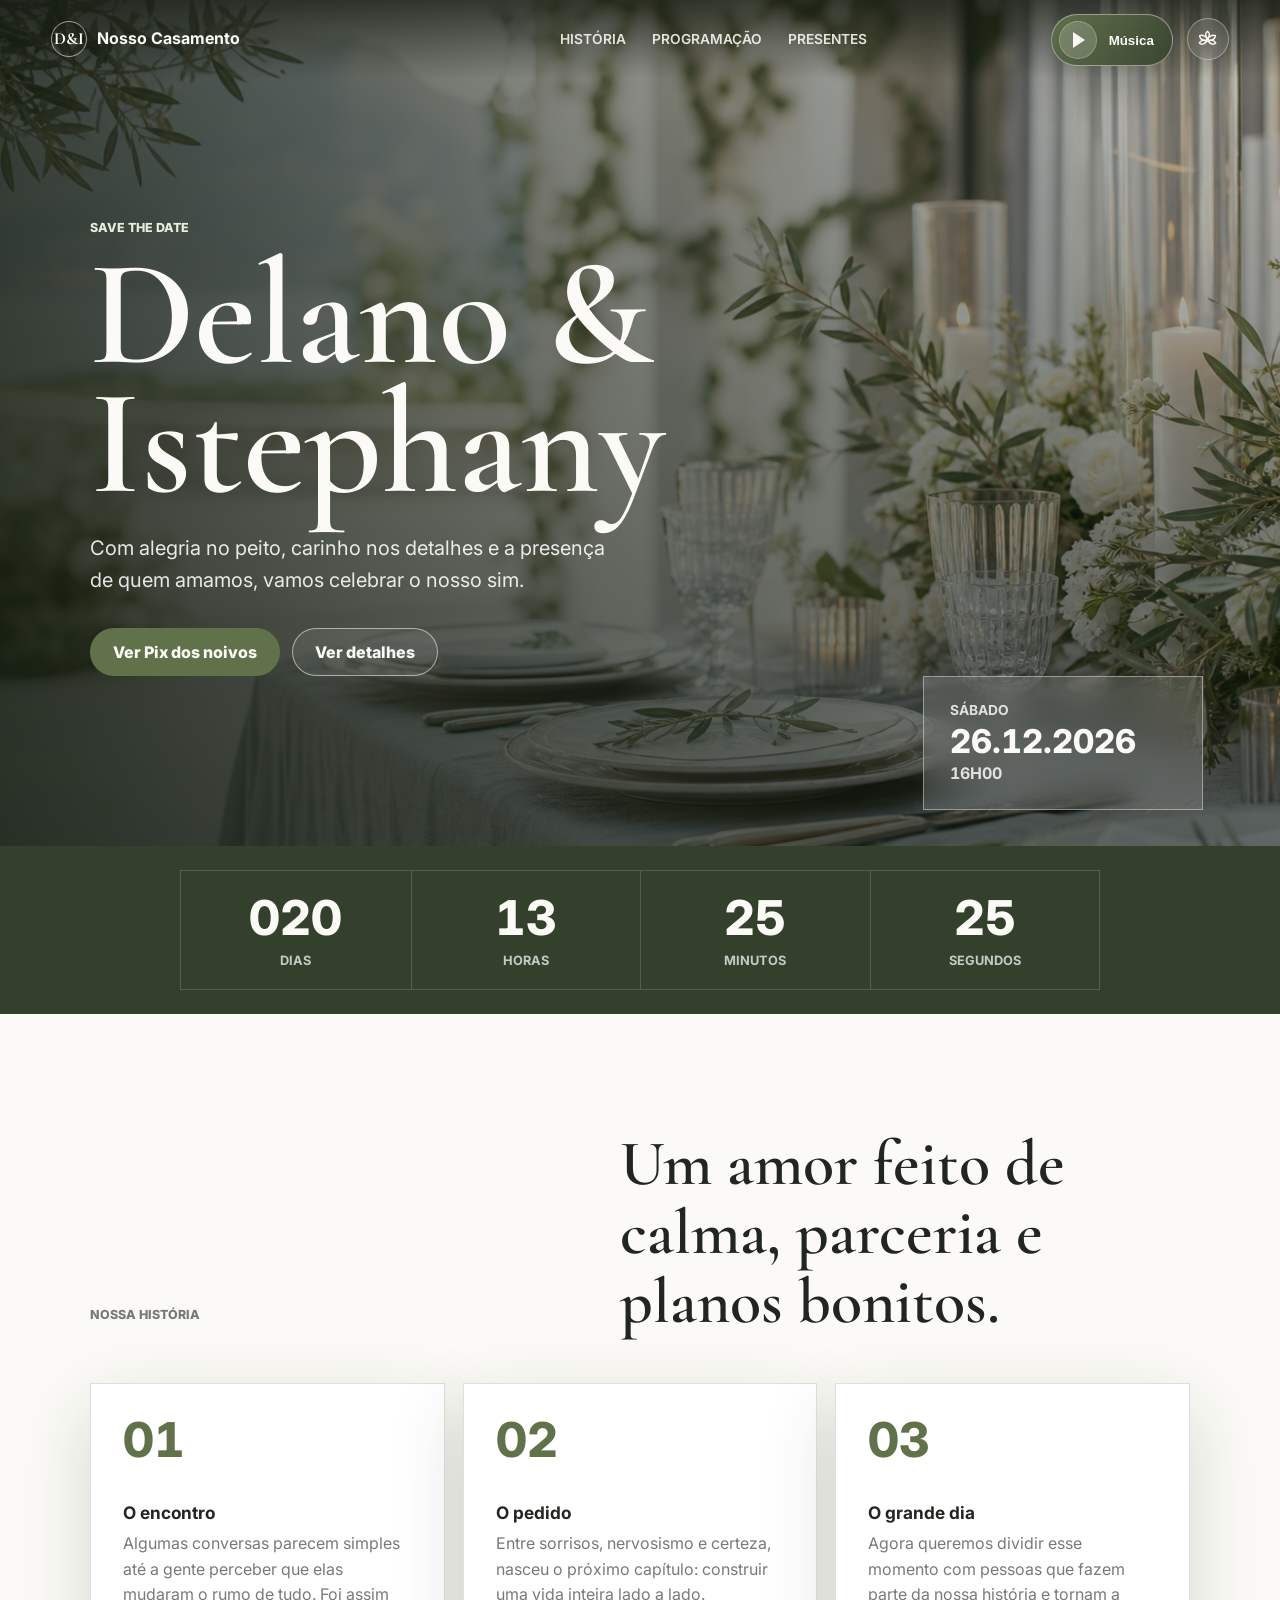
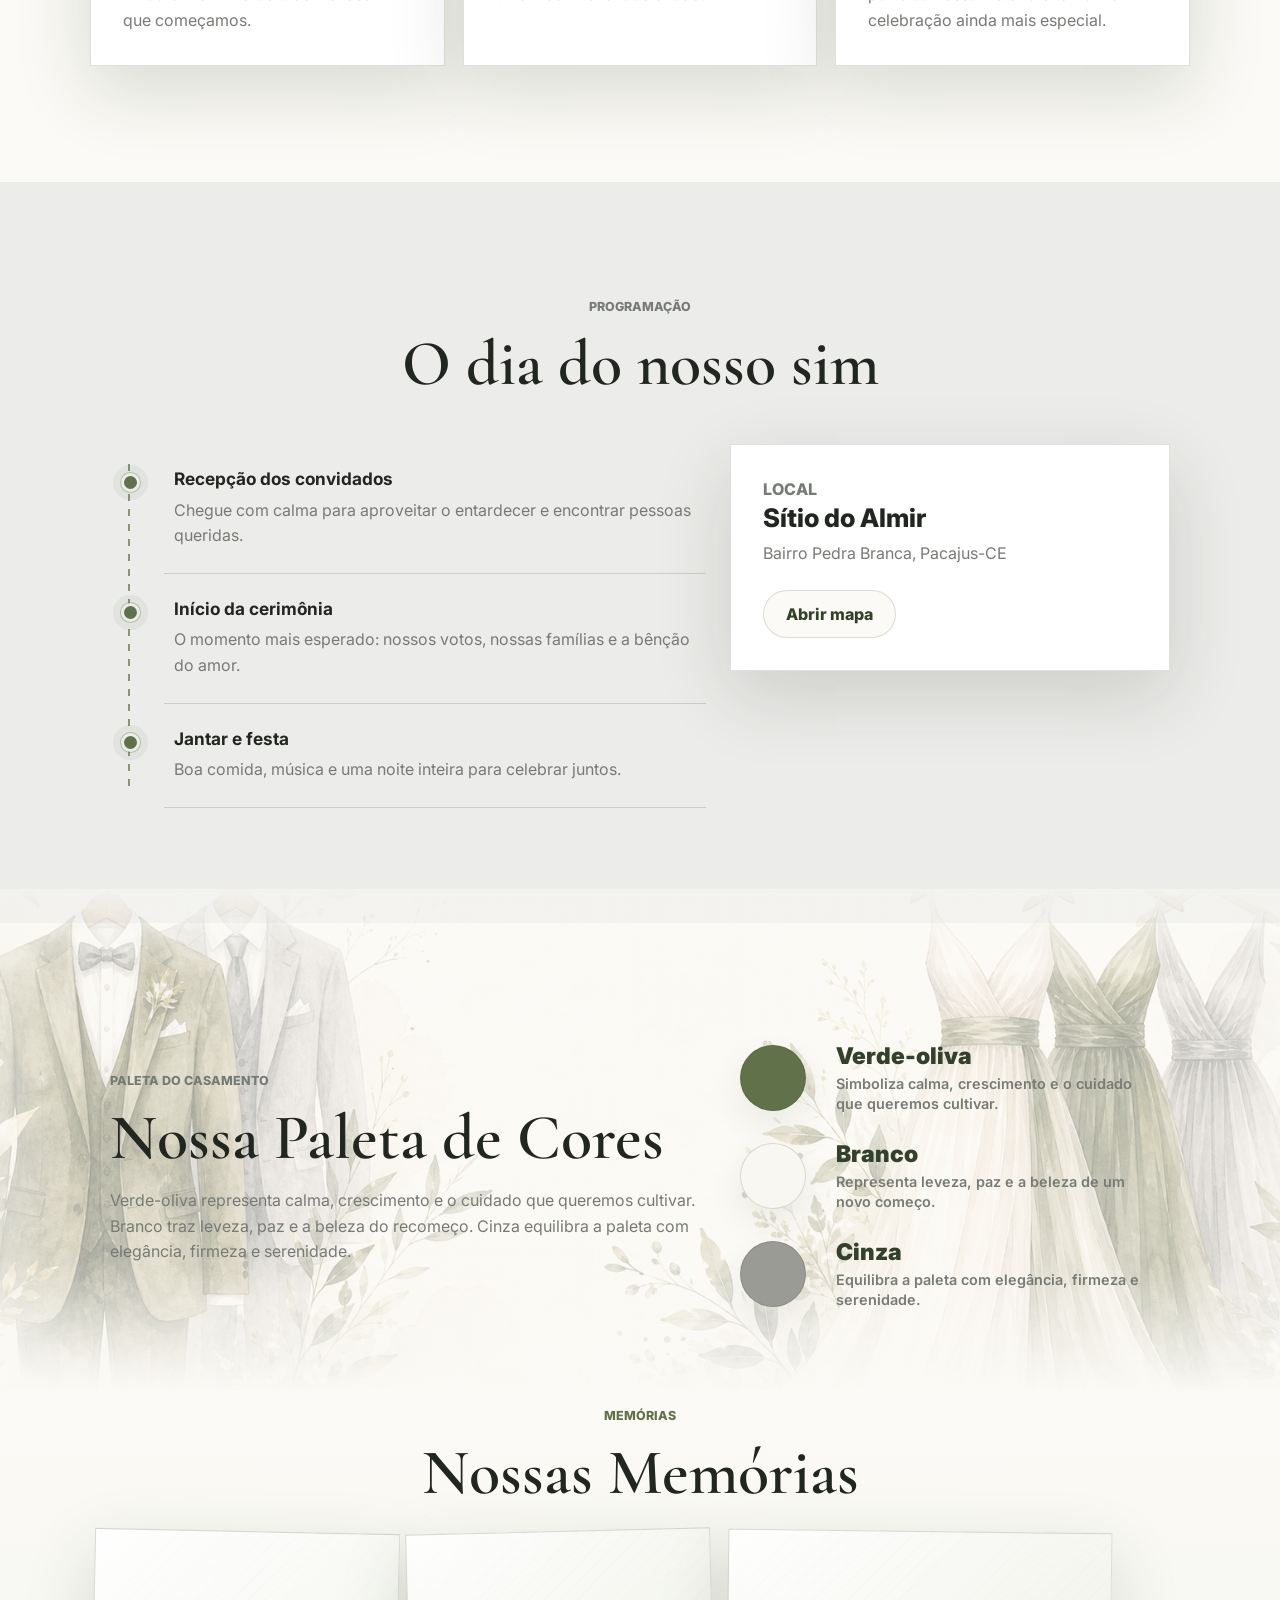
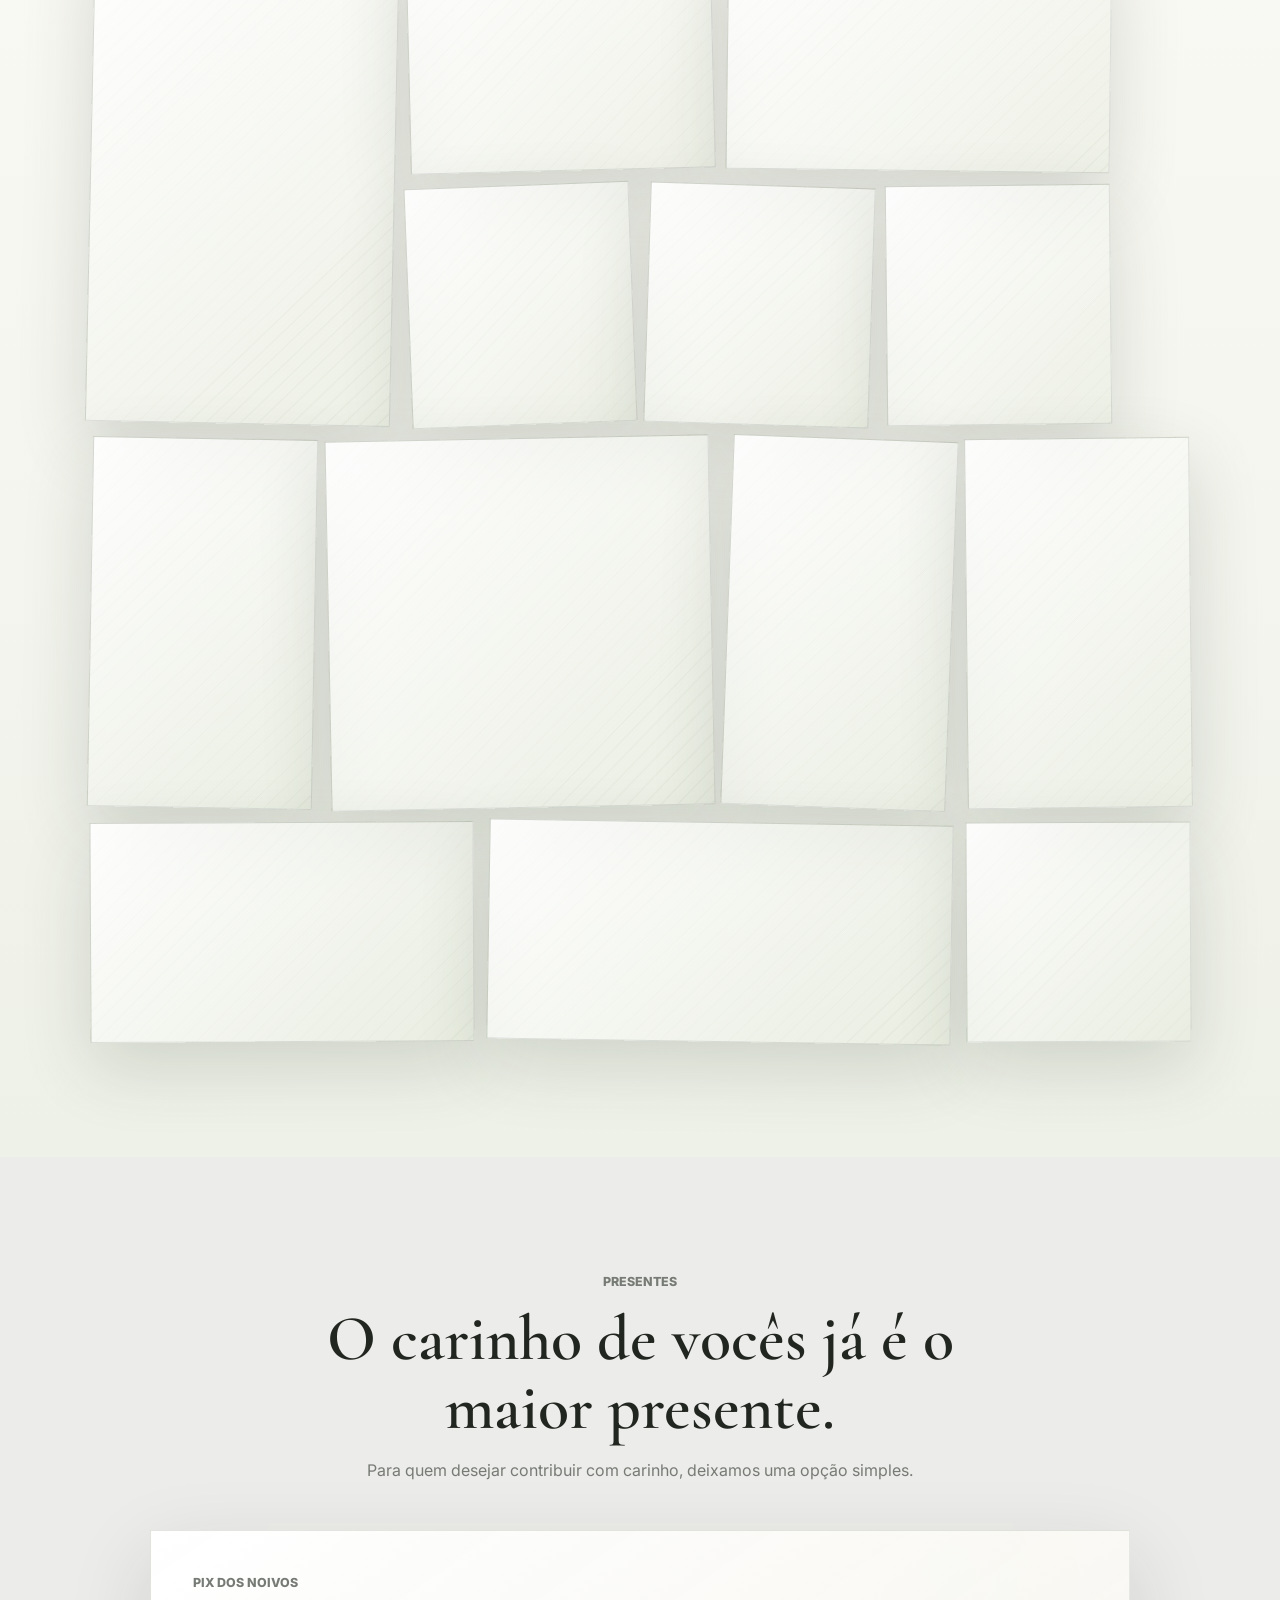
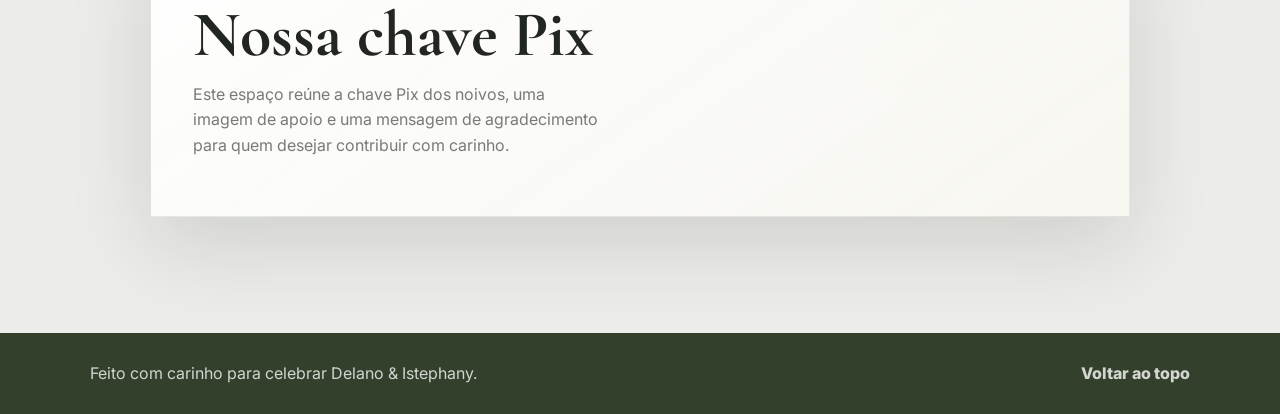
==== commit dbf9145b: "Ajustar cursor e alinhar botao de musica" ====
--- a/index.html
+++ b/index.html
@@ -14,7 +14,7 @@
       href="https://fonts.googleapis.com/css2?family=Cormorant+Garamond:wght@500;600;700&family=Inter:wght@400;500;600;700&display=swap"
       rel="stylesheet"
     />
-    <link rel="stylesheet" href="styles.css?v=20260603-09" />
+    <link rel="stylesheet" href="styles.css?v=20260603-10" />
   </head>
   <body>
     <header class="site-header" aria-label="Cabeçalho do site">
@@ -399,6 +399,6 @@
     </footer>
 
     <div class="click-layer" id="clickLayer" aria-hidden="true"></div>
-    <script src="script.js?v=20260603-09"></script>
+    <script src="script.js?v=20260603-10"></script>
   </body>
 </html>
--- a/styles.css
+++ b/styles.css
@@ -490,8 +490,8 @@
 
 .music-widget {
   position: fixed;
-  top: clamp(18px, 3vw, 30px);
-  right: clamp(78px, 8vw, 126px);
+  top: 14px;
+  right: calc(clamp(18px, 4vw, 54px) + 56px);
   bottom: auto;
   z-index: 55;
   display: grid;
@@ -701,7 +701,7 @@
   box-shadow: 0 0 14px rgba(223, 230, 212, 0.9);
   opacity: 0;
   transform: translate(-50%, -50%) rotate(var(--angle)) scale(0.35);
-  animation: clickPetal 640ms cubic-bezier(0.16, 1, 0.3, 1) forwards;
+  animation: clickPetal 1180ms cubic-bezier(0.24, 0.03, 0.28, 1) forwards;
 }
 
 .hero {
@@ -2117,18 +2117,14 @@
 @keyframes clickPetal {
   0% {
     opacity: 0;
-    transform: translate(-50%, -50%) rotate(var(--angle)) scale(0.42);
-  }
-  18% {
+    transform: translate(-50%, -50%) rotate(var(--angle)) scale(0.4);
+  }
+  12% {
     opacity: 0.9;
-  }
-  58% {
-    opacity: 0.82;
-    transform: translate(calc(-50% + var(--sway)), calc(-50% + (var(--y) * 0.58))) rotate(calc(var(--angle) + 54deg)) scale(0.86);
   }
   100% {
     opacity: 0;
-    transform: translate(calc(-50% + var(--x)), calc(-50% + var(--y))) rotate(calc(var(--angle) + 116deg)) scale(0.72);
+    transform: translate(calc(-50% + var(--x)), calc(-50% + var(--y))) rotate(calc(var(--angle) + var(--spin))) scale(0.68);
   }
 }
 
@@ -2270,8 +2266,8 @@
   }
 
   .music-widget {
-    top: 16px;
-    right: 74px;
+    top: 14px;
+    right: 68px;
     bottom: auto;
   }
 
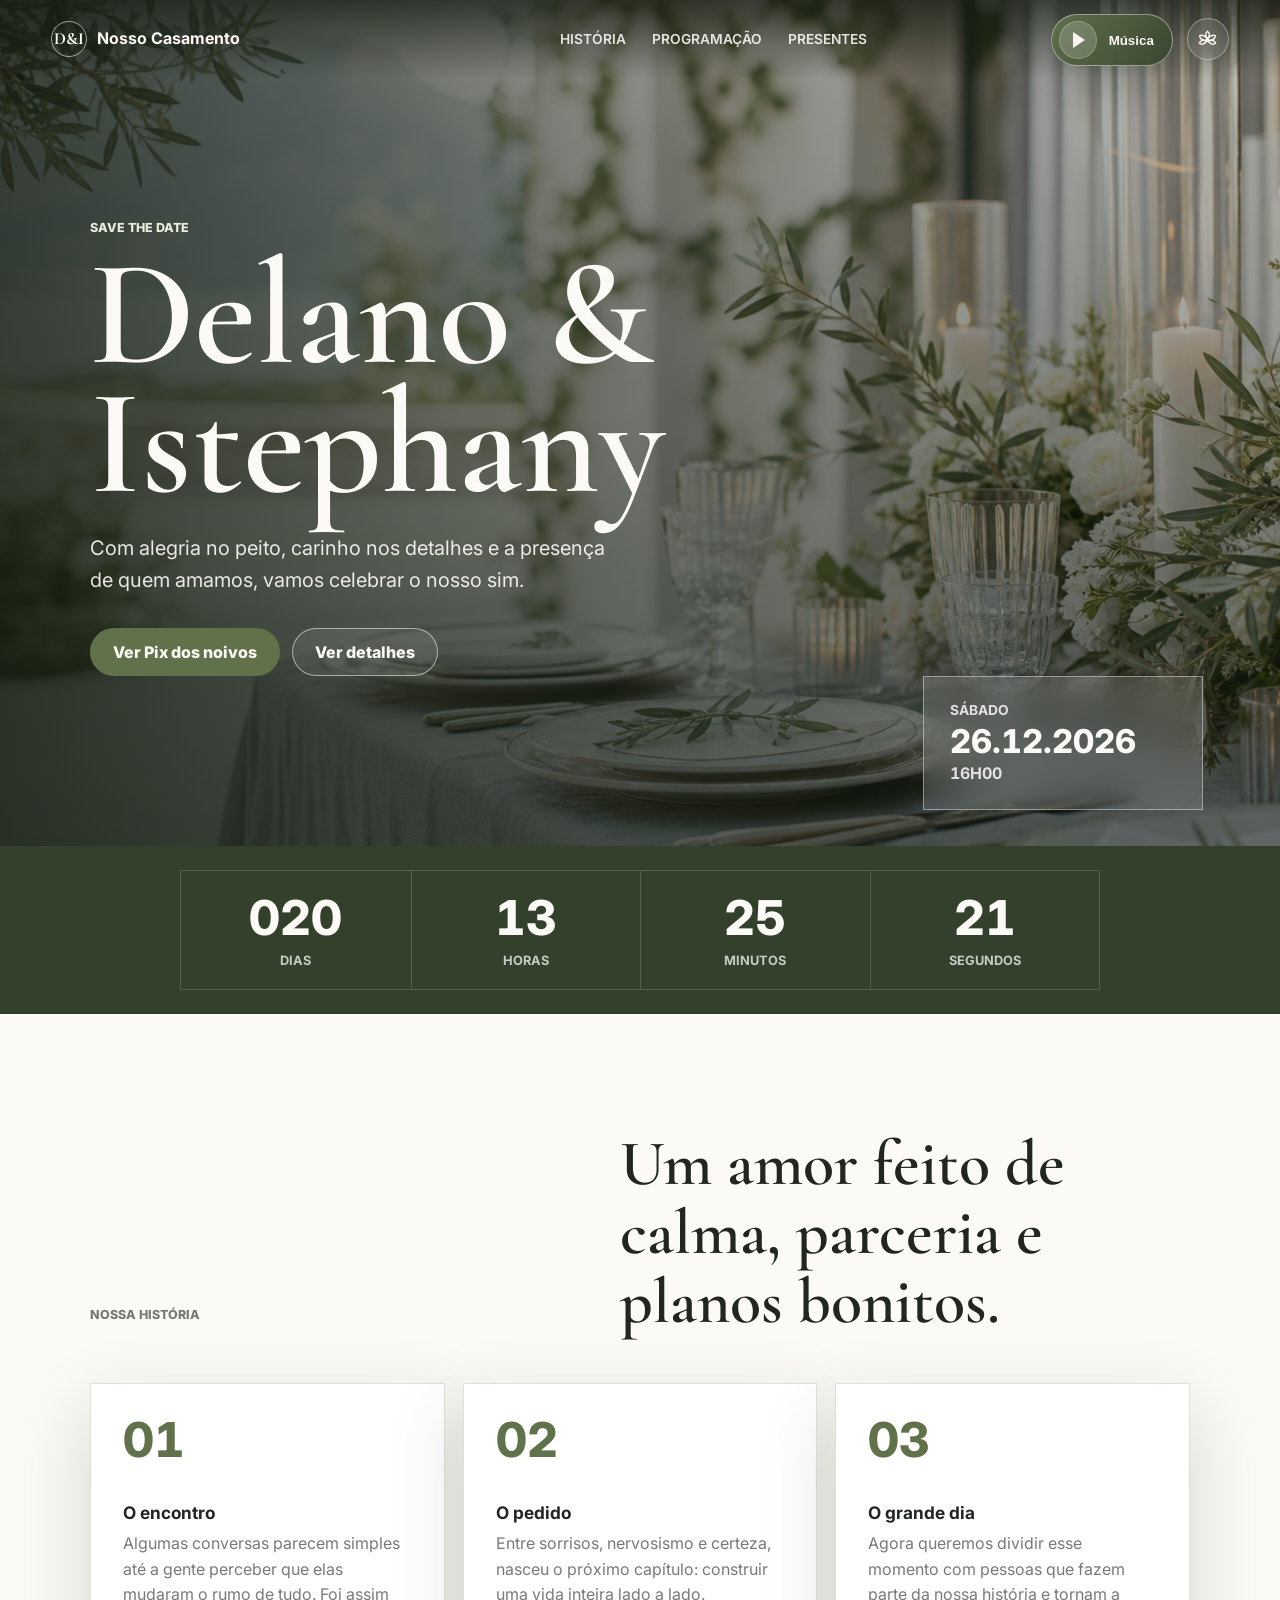
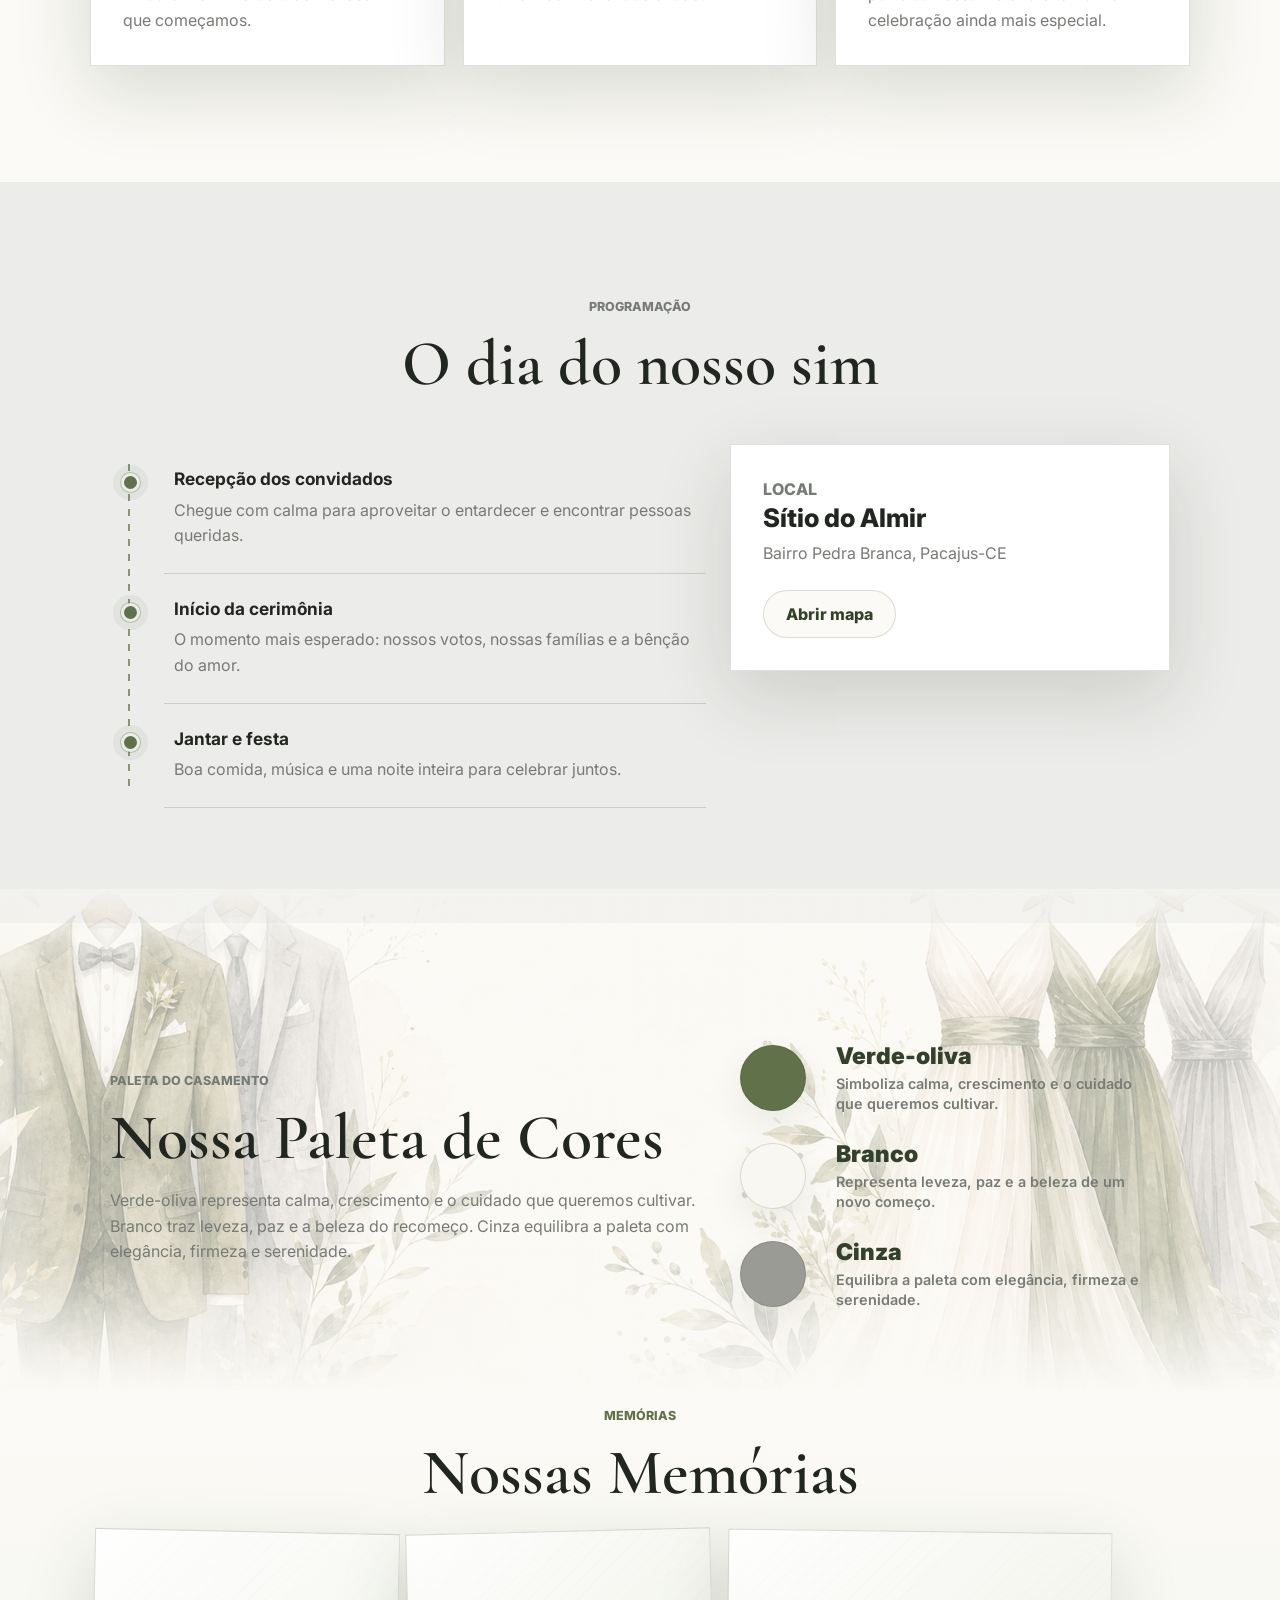
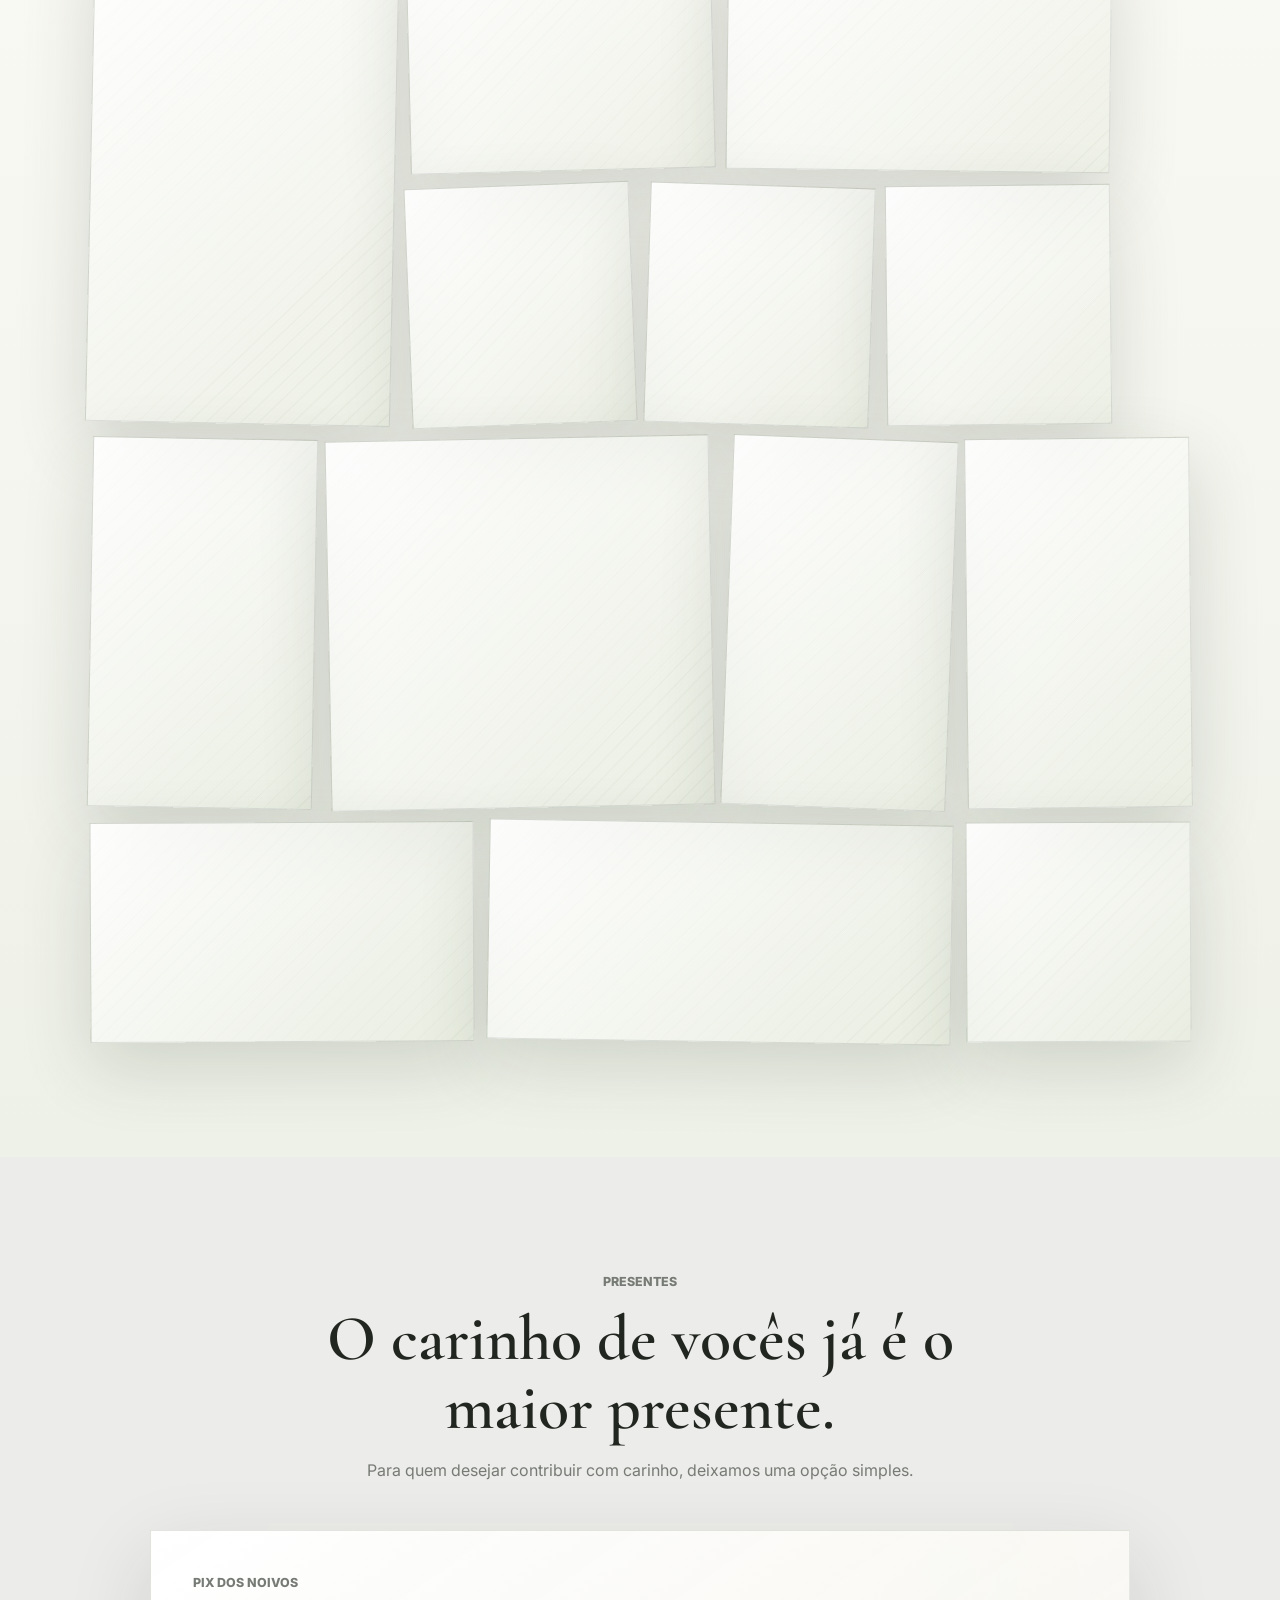
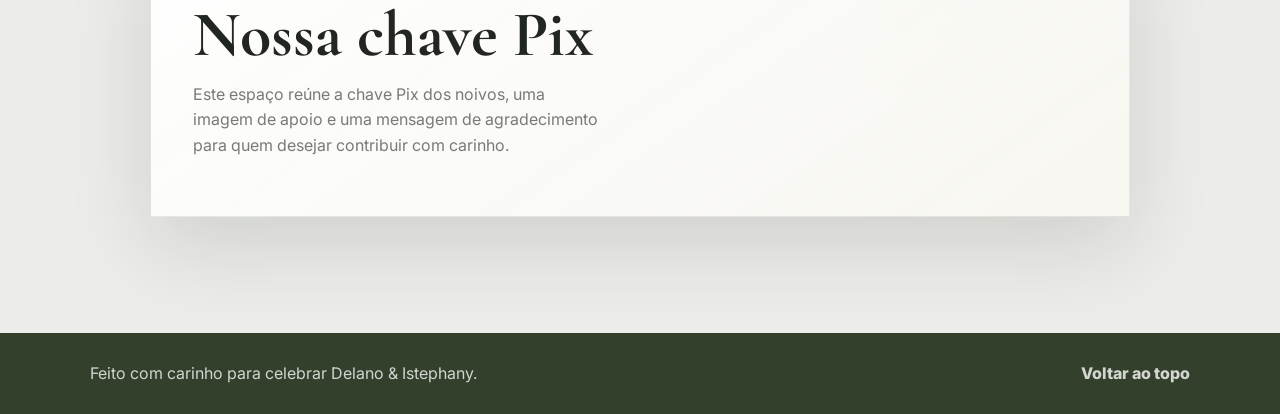
==== commit 3ad900a6: "Limpar painel adm e modernizar controle de musica" ====
--- a/index.html
+++ b/index.html
@@ -14,7 +14,7 @@
       href="https://fonts.googleapis.com/css2?family=Cormorant+Garamond:wght@500;600;700&family=Inter:wght@400;500;600;700&display=swap"
       rel="stylesheet"
     />
-    <link rel="stylesheet" href="styles.css?v=20260603-10" />
+    <link rel="stylesheet" href="styles.css?v=20260603-11" />
   </head>
   <body>
     <header class="site-header" aria-label="Cabeçalho do site">
@@ -45,6 +45,7 @@
         <label class="switch-row">
           <span>Ativar música</span>
           <input id="musicEnabled" type="checkbox" checked />
+          <span class="switch-control" aria-hidden="true"></span>
         </label>
         <label class="volume-row">
           <span>Volume</span>
@@ -399,6 +400,6 @@
     </footer>
 
     <div class="click-layer" id="clickLayer" aria-hidden="true"></div>
-    <script src="script.js?v=20260603-10"></script>
+    <script src="script.js?v=20260603-11"></script>
   </body>
 </html>
--- a/styles.css
+++ b/styles.css
@@ -76,8 +76,22 @@
 }
 
 input,
-textarea {
+textarea,
+[contenteditable="true"] {
   cursor: text;
+}
+
+input[type="checkbox"],
+input[type="range"],
+button,
+a,
+label,
+summary {
+  cursor: pointer;
+}
+
+[contenteditable="false"] {
+  cursor: default;
 }
 
 .site-header {
@@ -670,9 +684,58 @@
 }
 
 .switch-row input {
-  width: 42px;
-  height: 24px;
-  accent-color: var(--olive);
+  position: absolute;
+  width: 1px;
+  height: 1px;
+  opacity: 0;
+  pointer-events: none;
+}
+
+.switch-row {
+  position: relative;
+}
+
+.switch-control {
+  position: relative;
+  flex: 0 0 auto;
+  width: 54px;
+  height: 30px;
+  border: 1px solid rgba(97, 114, 75, 0.28);
+  border-radius: 999px;
+  background: #d9ddd2;
+  box-shadow: inset 0 2px 6px rgba(20, 26, 17, 0.12);
+  transition: background 200ms ease, box-shadow 200ms ease, transform 200ms ease;
+}
+
+.switch-control::before {
+  content: "";
+  position: absolute;
+  top: 4px;
+  left: 4px;
+  width: 20px;
+  height: 20px;
+  border-radius: 50%;
+  background: #fbfaf6;
+  box-shadow: 0 4px 12px rgba(20, 26, 17, 0.22);
+  transition: transform 220ms cubic-bezier(0.16, 1, 0.3, 1);
+}
+
+.switch-row:hover .switch-control {
+  transform: translateY(-1px);
+}
+
+.switch-row input:checked + .switch-control {
+  background: linear-gradient(135deg, #61724b, #33402b);
+  box-shadow: 0 8px 20px rgba(51, 64, 43, 0.18);
+}
+
+.switch-row input:checked + .switch-control::before {
+  transform: translateX(24px);
+}
+
+.switch-row input:focus-visible + .switch-control {
+  outline: 2px solid rgba(97, 114, 75, 0.38);
+  outline-offset: 3px;
 }
 
 .volume-row {
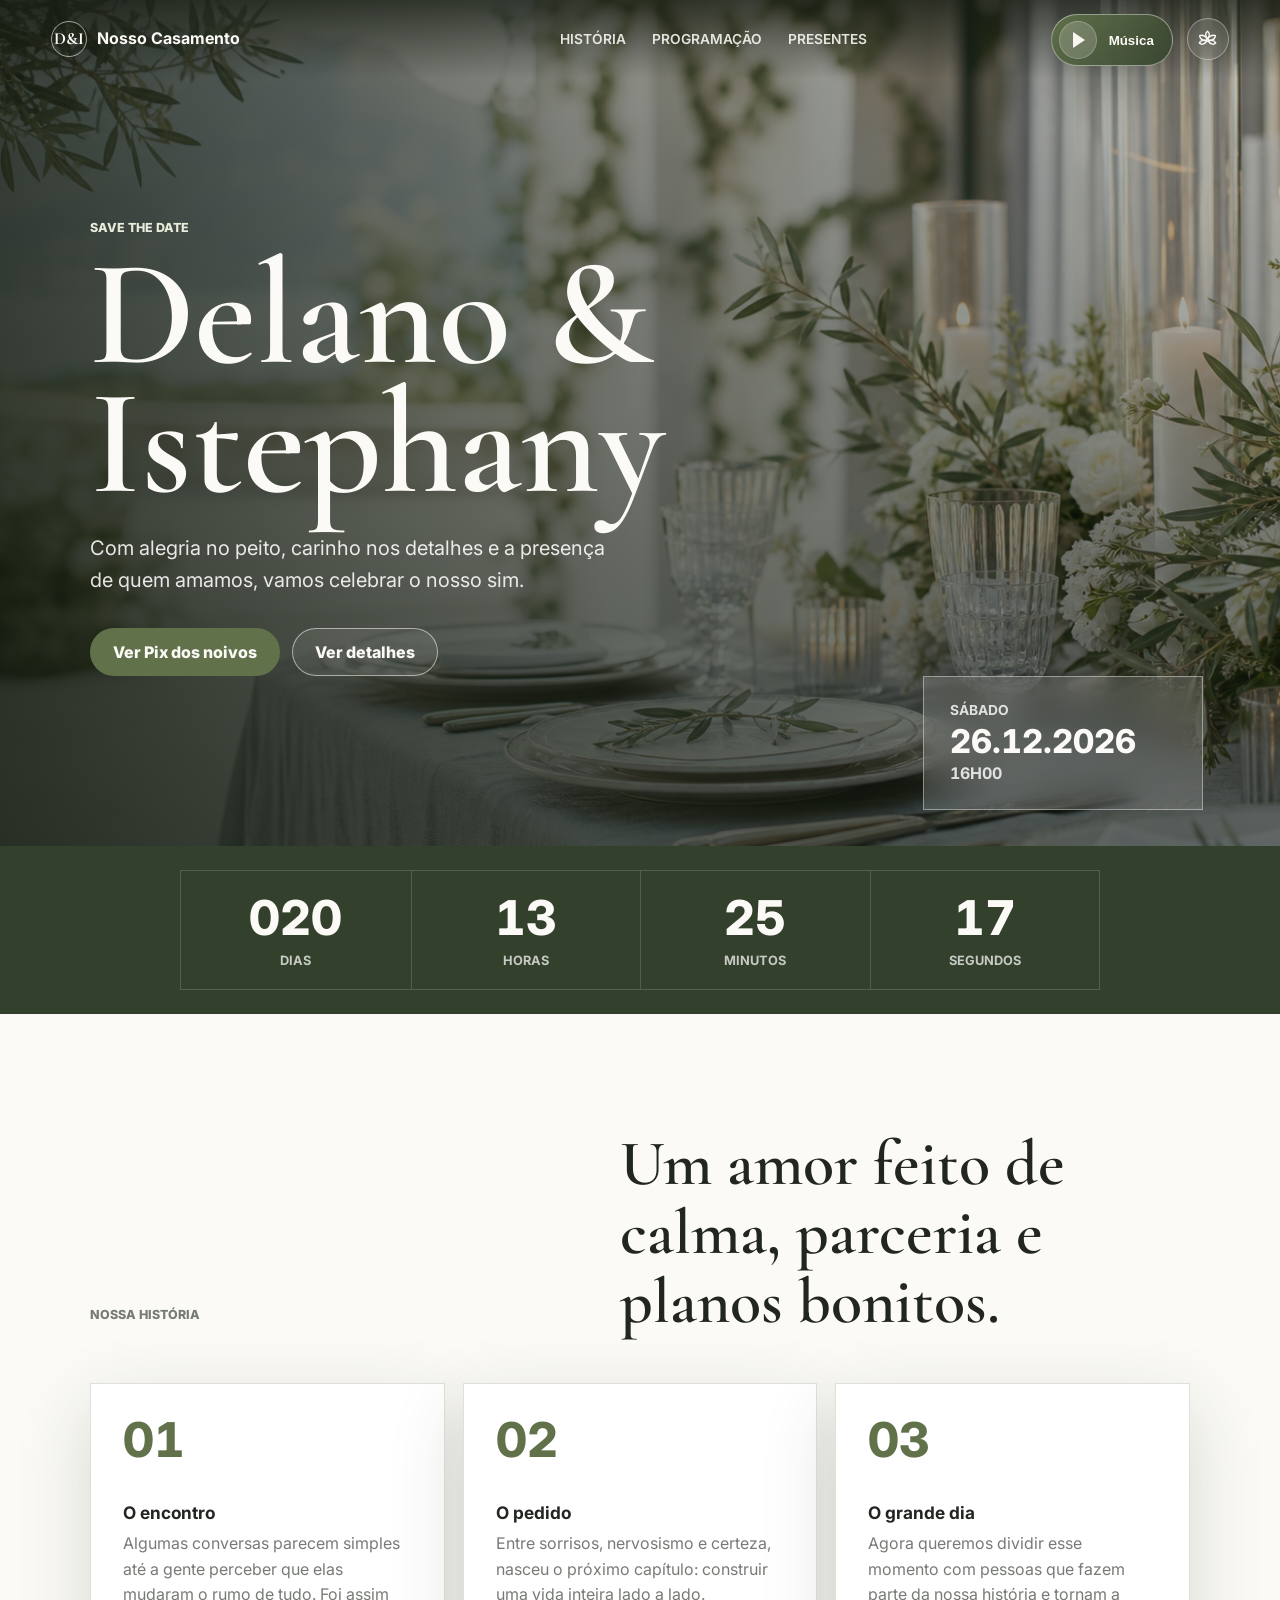
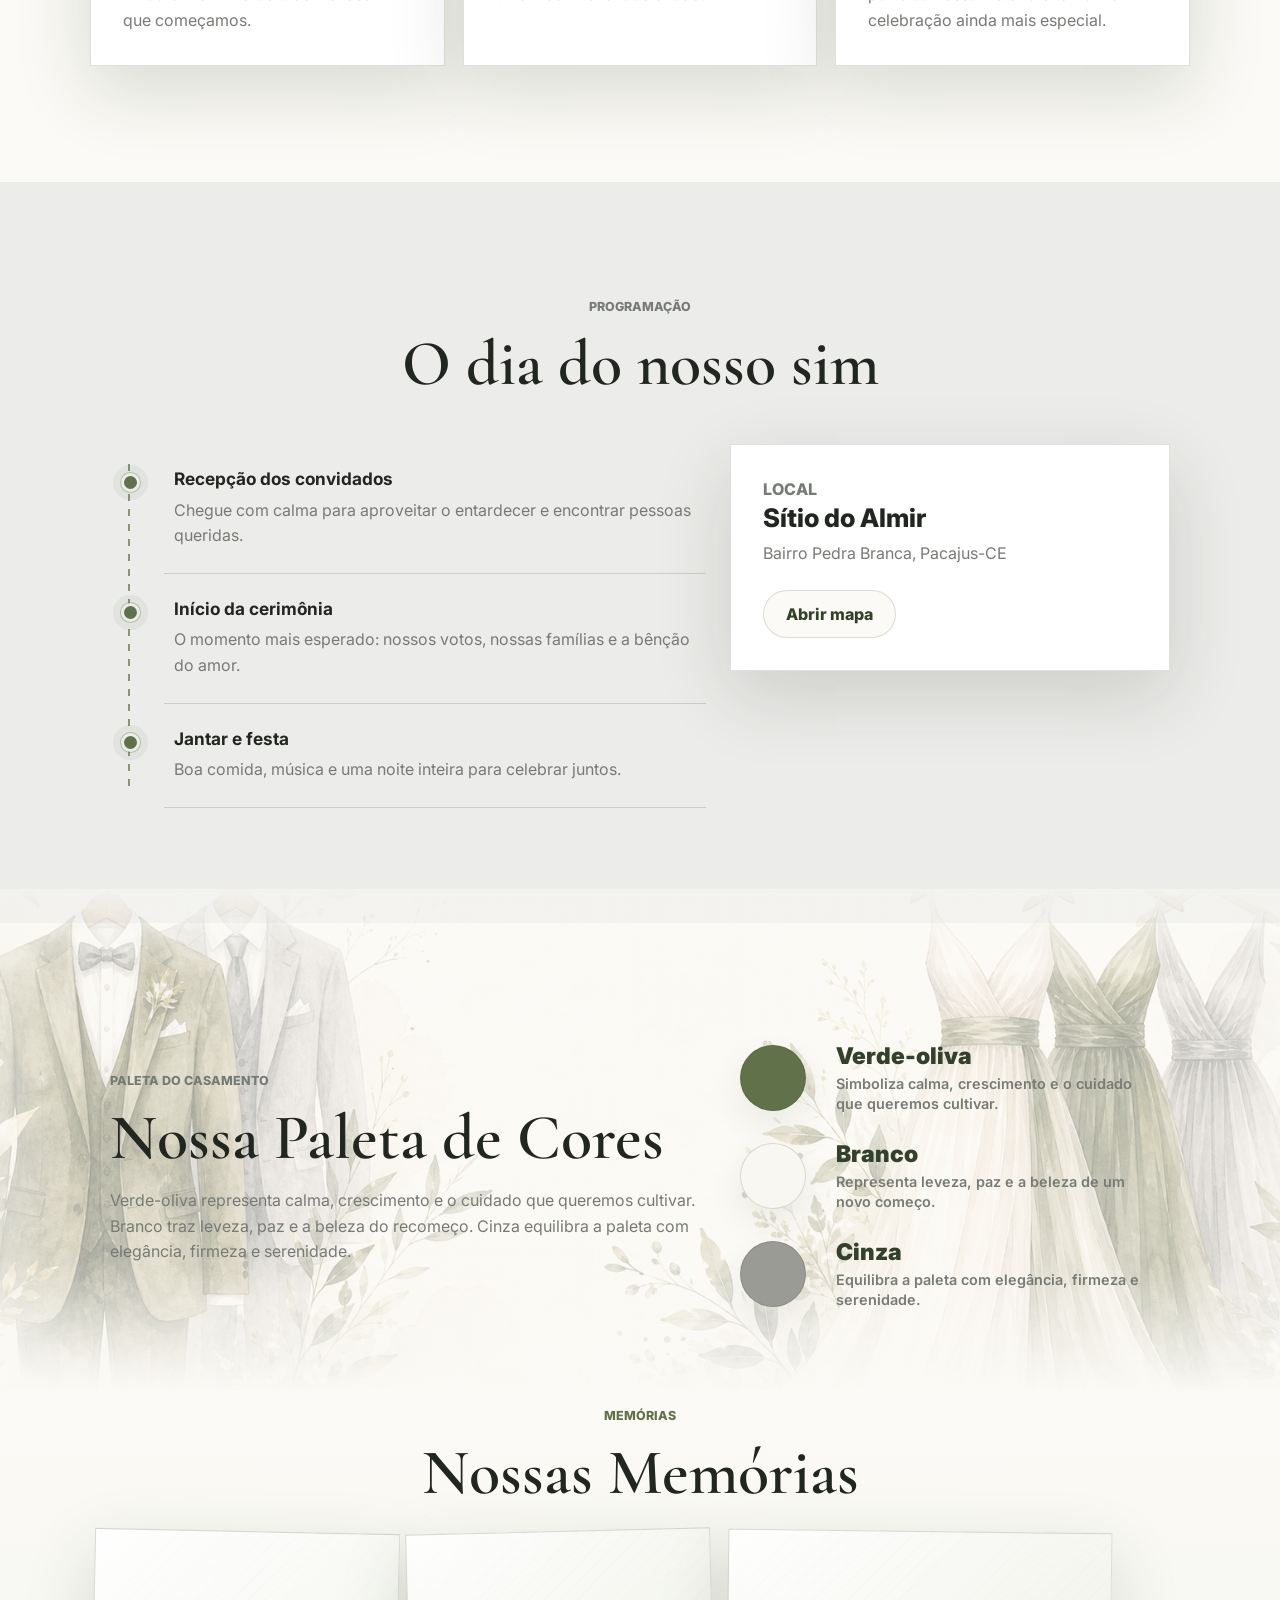
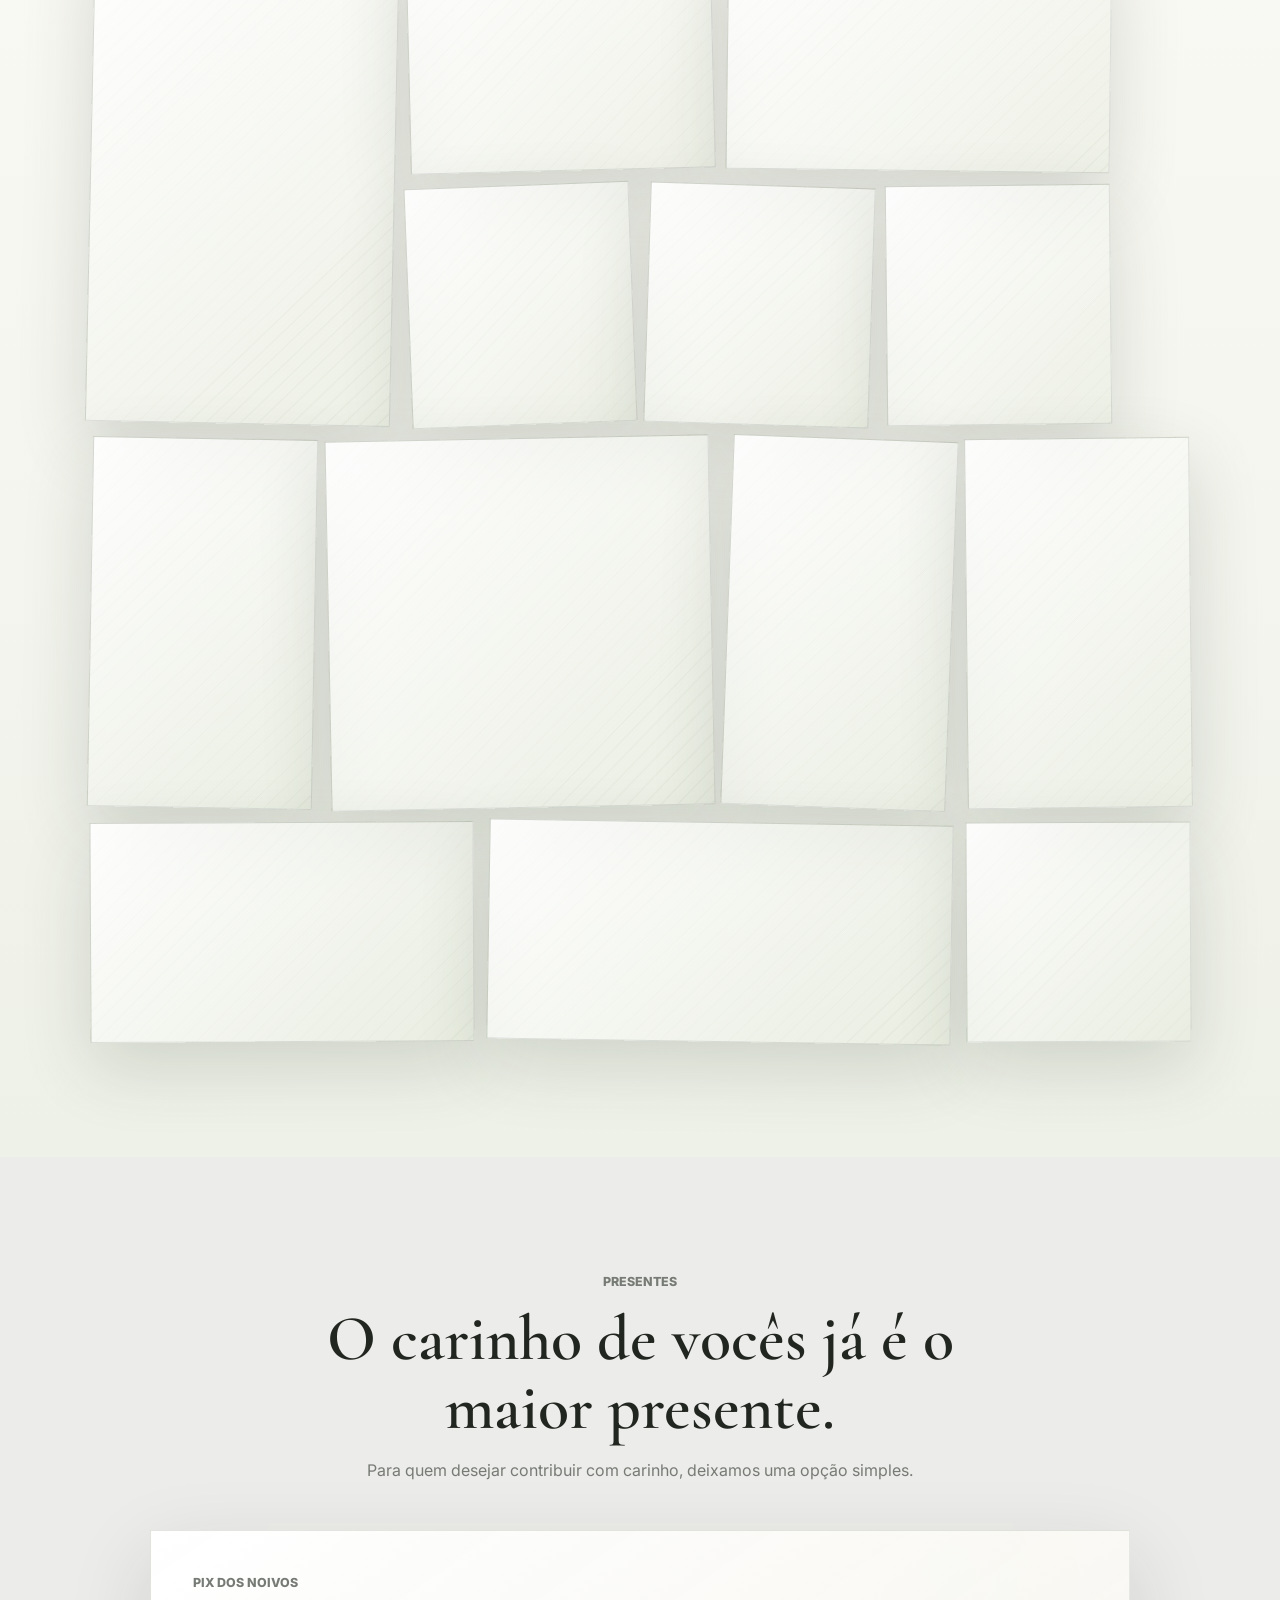
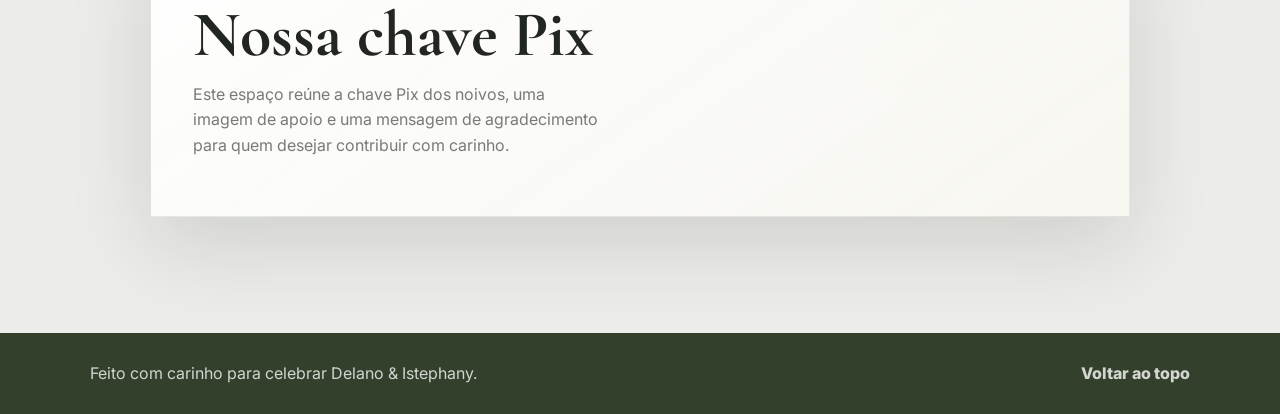
==== commit 12607657: "Corrigir alcance da barra de volume" ====
--- a/index.html
+++ b/index.html
@@ -14,7 +14,7 @@
       href="https://fonts.googleapis.com/css2?family=Cormorant+Garamond:wght@500;600;700&family=Inter:wght@400;500;600;700&display=swap"
       rel="stylesheet"
     />
-    <link rel="stylesheet" href="styles.css?v=20260603-11" />
+    <link rel="stylesheet" href="styles.css?v=20260603-12" />
   </head>
   <body>
     <header class="site-header" aria-label="Cabeçalho do site">
@@ -400,6 +400,6 @@
     </footer>
 
     <div class="click-layer" id="clickLayer" aria-hidden="true"></div>
-    <script src="script.js?v=20260603-11"></script>
+    <script src="script.js?v=20260603-12"></script>
   </body>
 </html>
--- a/styles.css
+++ b/styles.css
@@ -740,11 +740,73 @@
 
 .volume-row {
   display: grid;
-  grid-template-columns: auto minmax(120px, 1fr);
-}
-
-.volume-row input {
-  accent-color: var(--olive);
+  grid-template-columns: auto minmax(150px, 1fr);
+  align-items: center;
+}
+
+.volume-row input[type="range"] {
+  width: 100%;
+  height: 24px;
+  margin: 0;
+  padding: 0;
+  appearance: none;
+  -webkit-appearance: none;
+  background: transparent;
+}
+
+.volume-row input[type="range"]::-webkit-slider-runnable-track {
+  width: 100%;
+  height: 6px;
+  border: 1px solid rgba(97, 114, 75, 0.34);
+  border-radius: 999px;
+  background:
+    linear-gradient(
+      90deg,
+      var(--olive) 0%,
+      var(--olive) var(--volume-percent, 50%),
+      rgba(255, 255, 255, 0.78) var(--volume-percent, 50%),
+      rgba(255, 255, 255, 0.78) 100%
+    );
+}
+
+.volume-row input[type="range"]::-webkit-slider-thumb {
+  width: 16px;
+  height: 16px;
+  margin-top: -6px;
+  border: 0;
+  border-radius: 50%;
+  appearance: none;
+  -webkit-appearance: none;
+  background: var(--olive);
+  box-shadow: 0 4px 12px rgba(20, 26, 17, 0.2);
+}
+
+.volume-row input[type="range"]::-moz-range-track {
+  width: 100%;
+  height: 6px;
+  border: 1px solid rgba(97, 114, 75, 0.34);
+  border-radius: 999px;
+  background: rgba(255, 255, 255, 0.78);
+}
+
+.volume-row input[type="range"]::-moz-range-progress {
+  height: 6px;
+  border-radius: 999px;
+  background: var(--olive);
+}
+
+.volume-row input[type="range"]::-moz-range-thumb {
+  width: 16px;
+  height: 16px;
+  border: 0;
+  border-radius: 50%;
+  background: var(--olive);
+  box-shadow: 0 4px 12px rgba(20, 26, 17, 0.2);
+}
+
+.volume-row input[type="range"]:focus-visible {
+  outline: 2px solid rgba(97, 114, 75, 0.38);
+  outline-offset: 6px;
 }
 
 .click-layer {
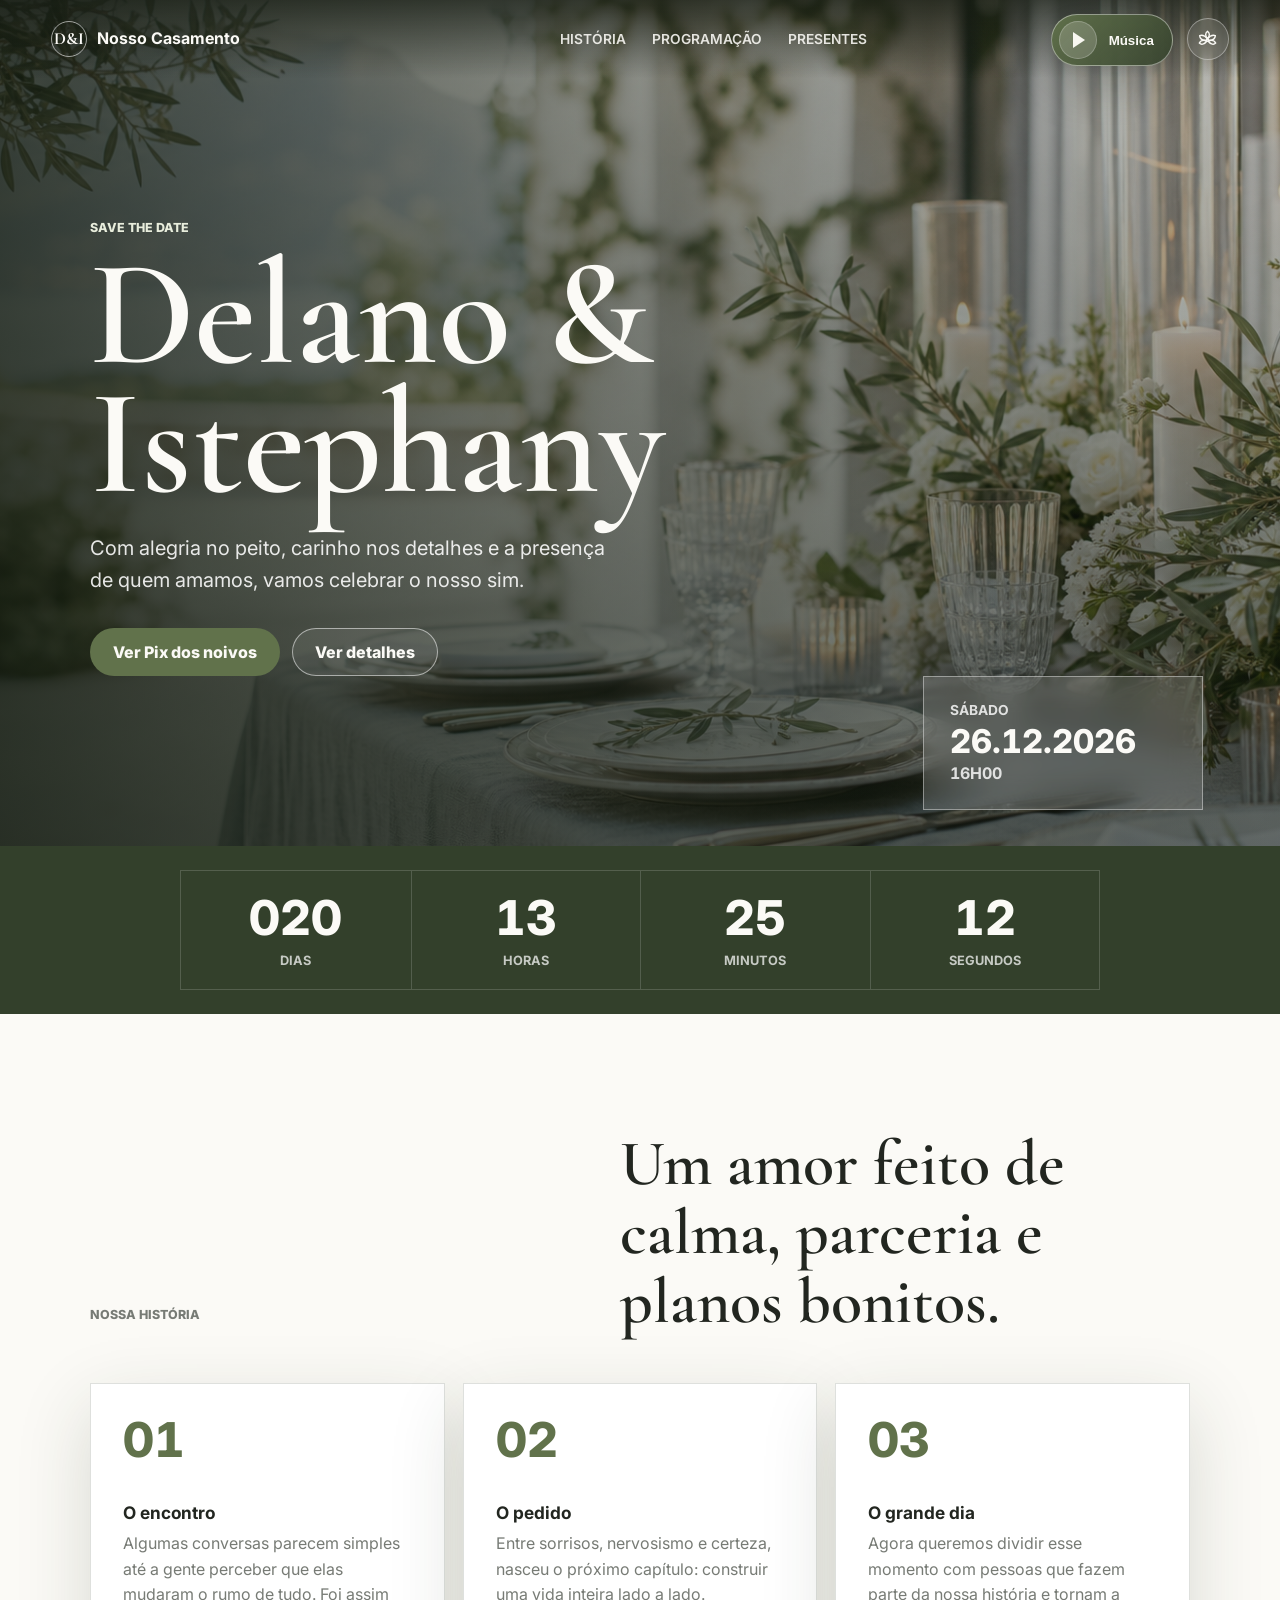
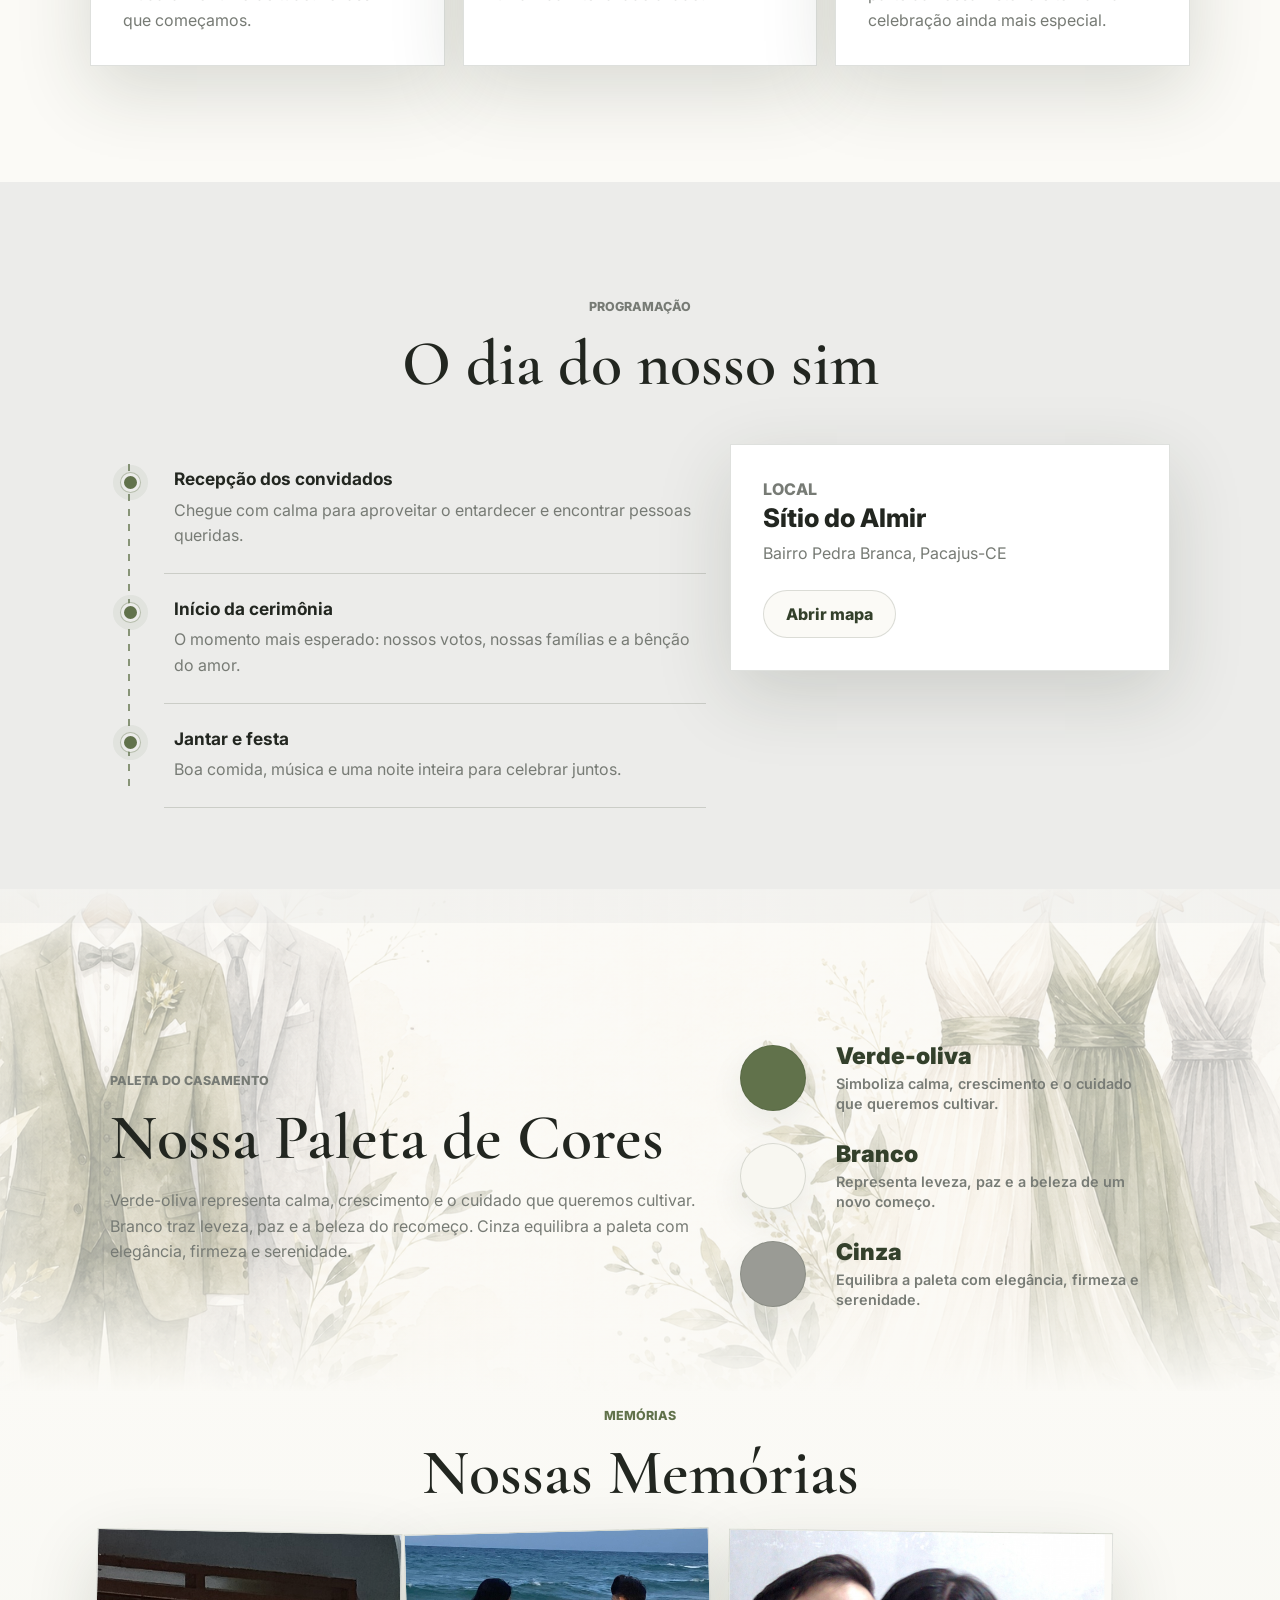
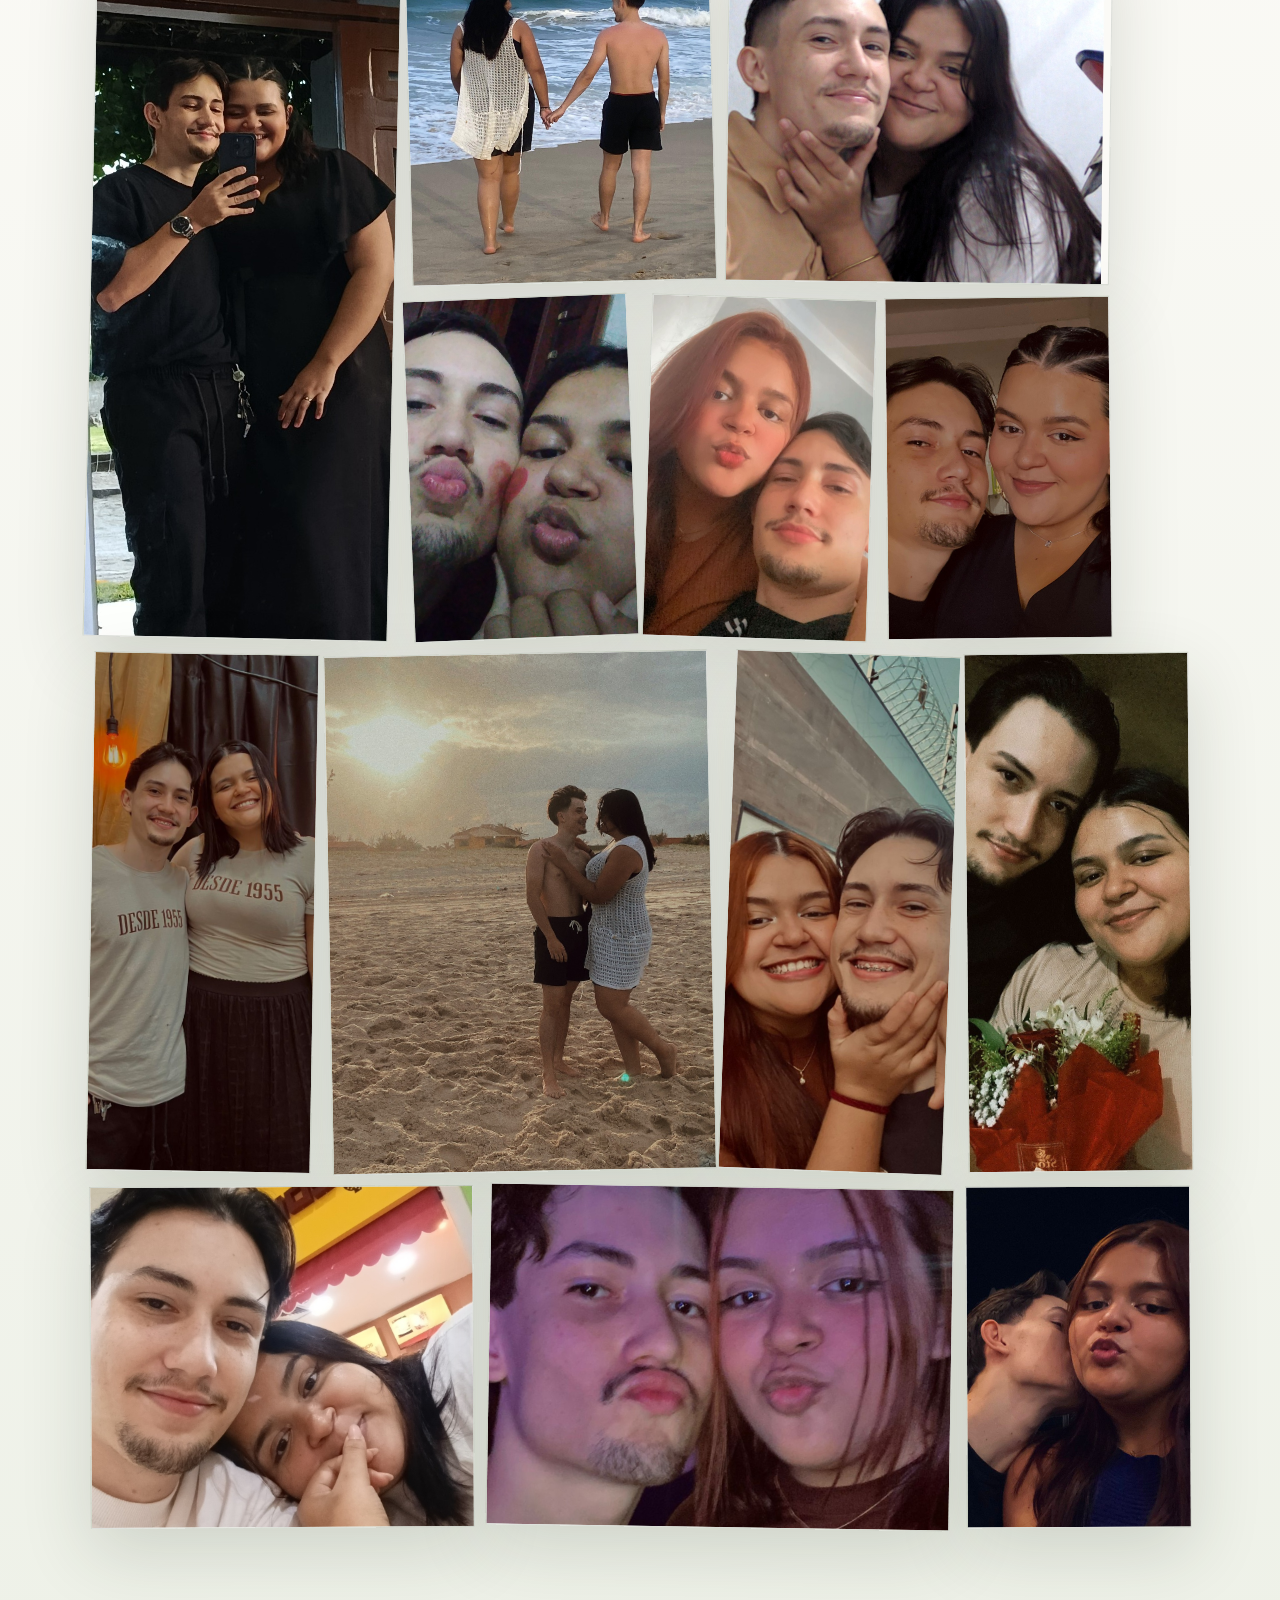
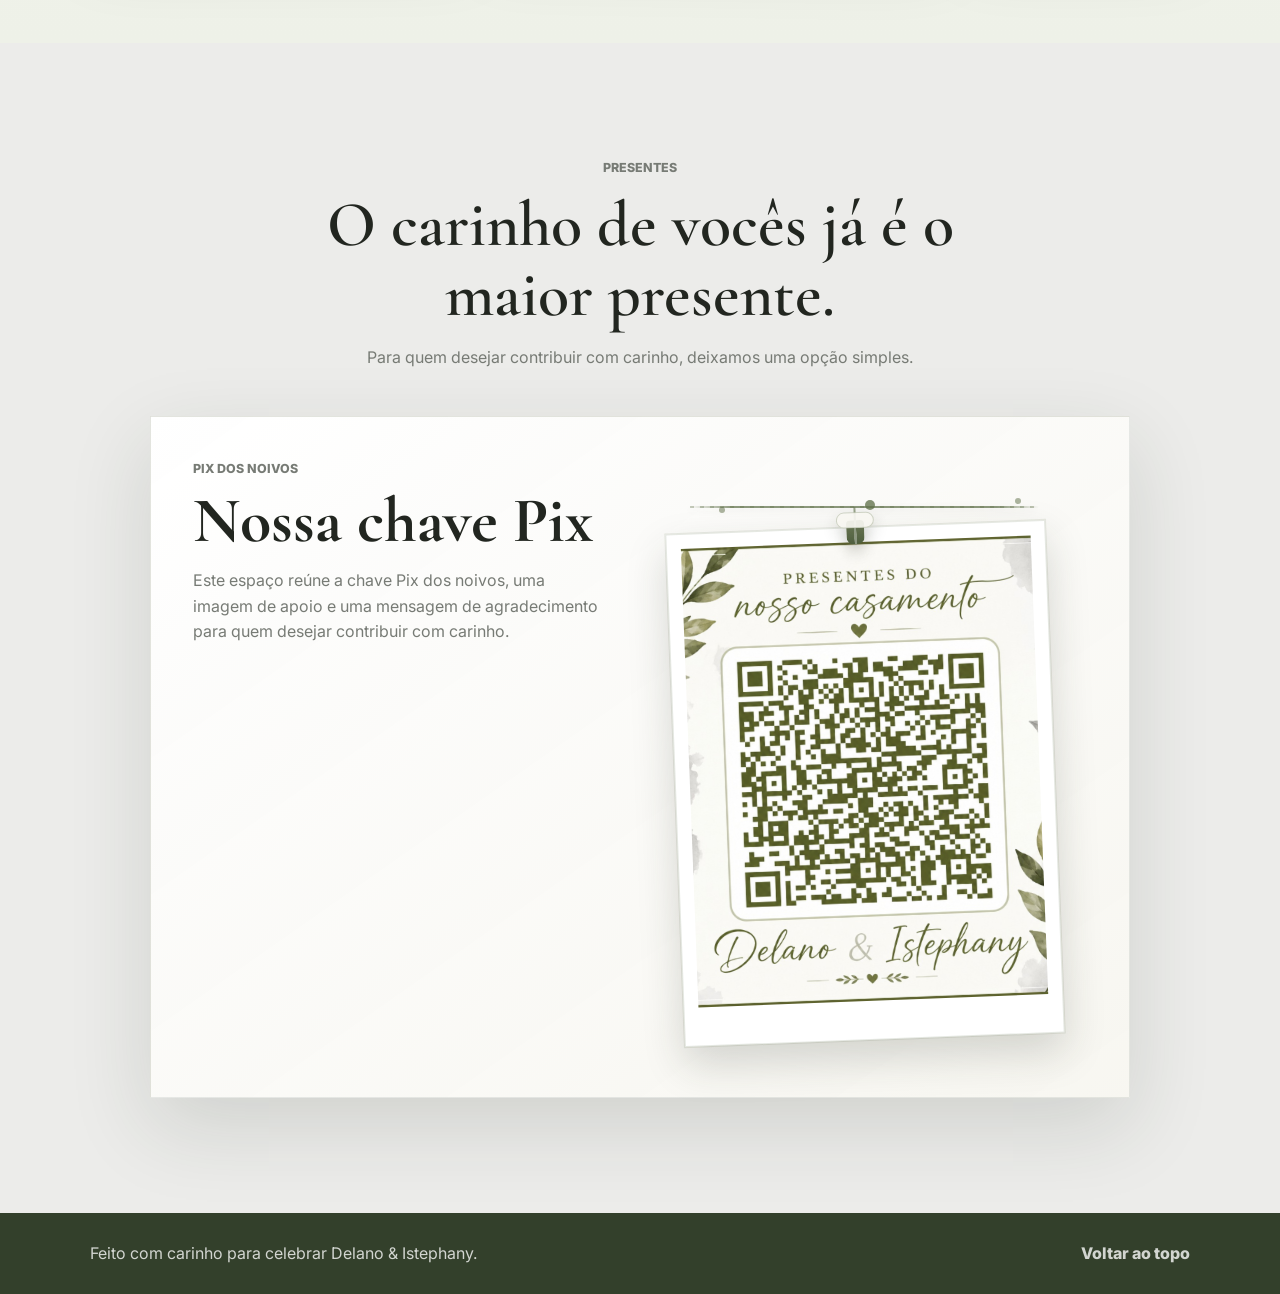
==== commit 7b0d61ae: "Publicar fotos e ocultar barras das abas" ====
--- a/index.html
+++ b/index.html
@@ -14,7 +14,7 @@
       href="https://fonts.googleapis.com/css2?family=Cormorant+Garamond:wght@500;600;700&family=Inter:wght@400;500;600;700&display=swap"
       rel="stylesheet"
     />
-    <link rel="stylesheet" href="styles.css?v=20260603-12" />
+    <link rel="stylesheet" href="styles.css?v=20260603-13" />
   </head>
   <body>
     <header class="site-header" aria-label="Cabeçalho do site">
@@ -400,6 +400,6 @@
     </footer>
 
     <div class="click-layer" id="clickLayer" aria-hidden="true"></div>
-    <script src="script.js?v=20260603-12"></script>
+    <script src="script.js?v=20260603-13"></script>
   </body>
 </html>
--- a/styles.css
+++ b/styles.css
@@ -1658,6 +1658,7 @@
   width: min(720px, 100%);
   max-height: min(88vh, 820px);
   overflow: auto;
+  scrollbar-width: none;
   padding: clamp(26px, 5vw, 46px);
   border: 1px solid rgba(255, 255, 255, 0.55);
   background:
@@ -1666,6 +1667,11 @@
   box-shadow: 0 34px 100px rgba(14, 20, 12, 0.34);
   opacity: 0;
   transform: translateY(22px) scale(0.96);
+}
+
+.gift-modal::-webkit-scrollbar {
+  width: 0;
+  height: 0;
 }
 
 .gift-modal::before,
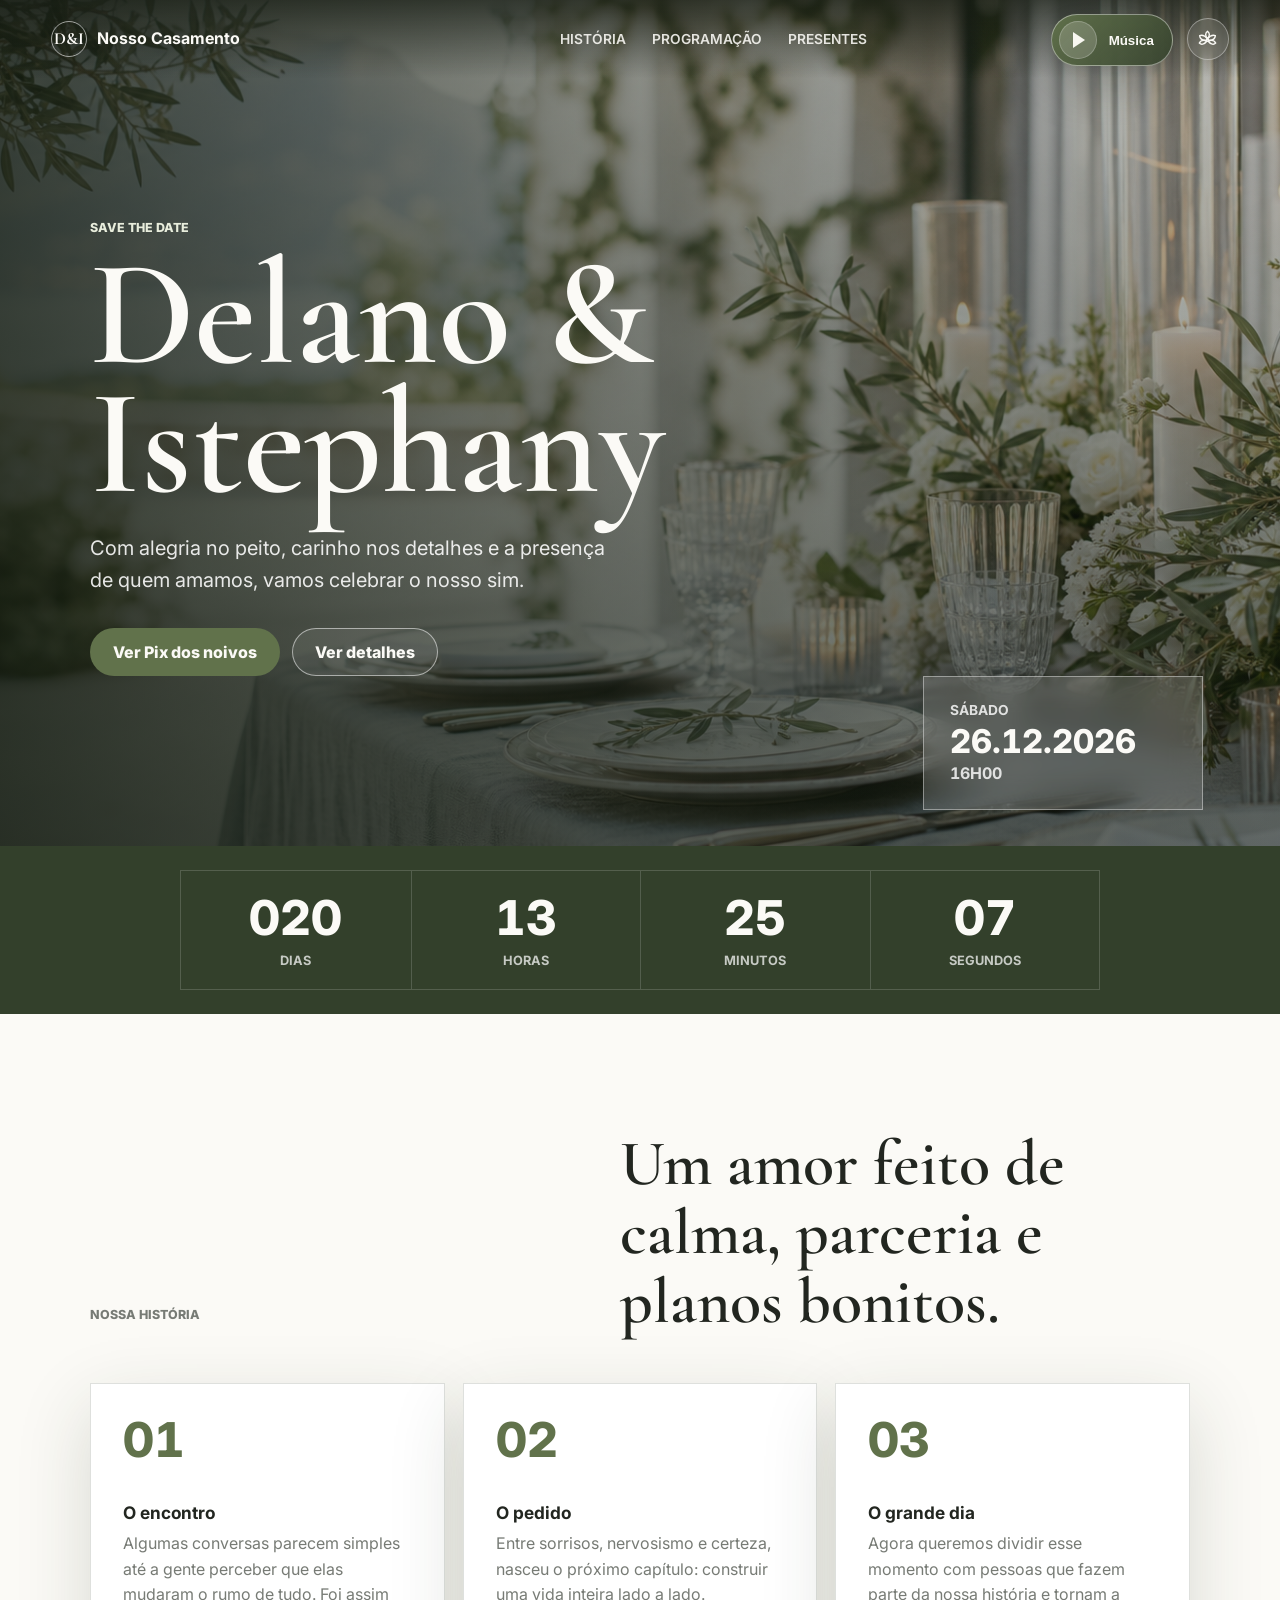
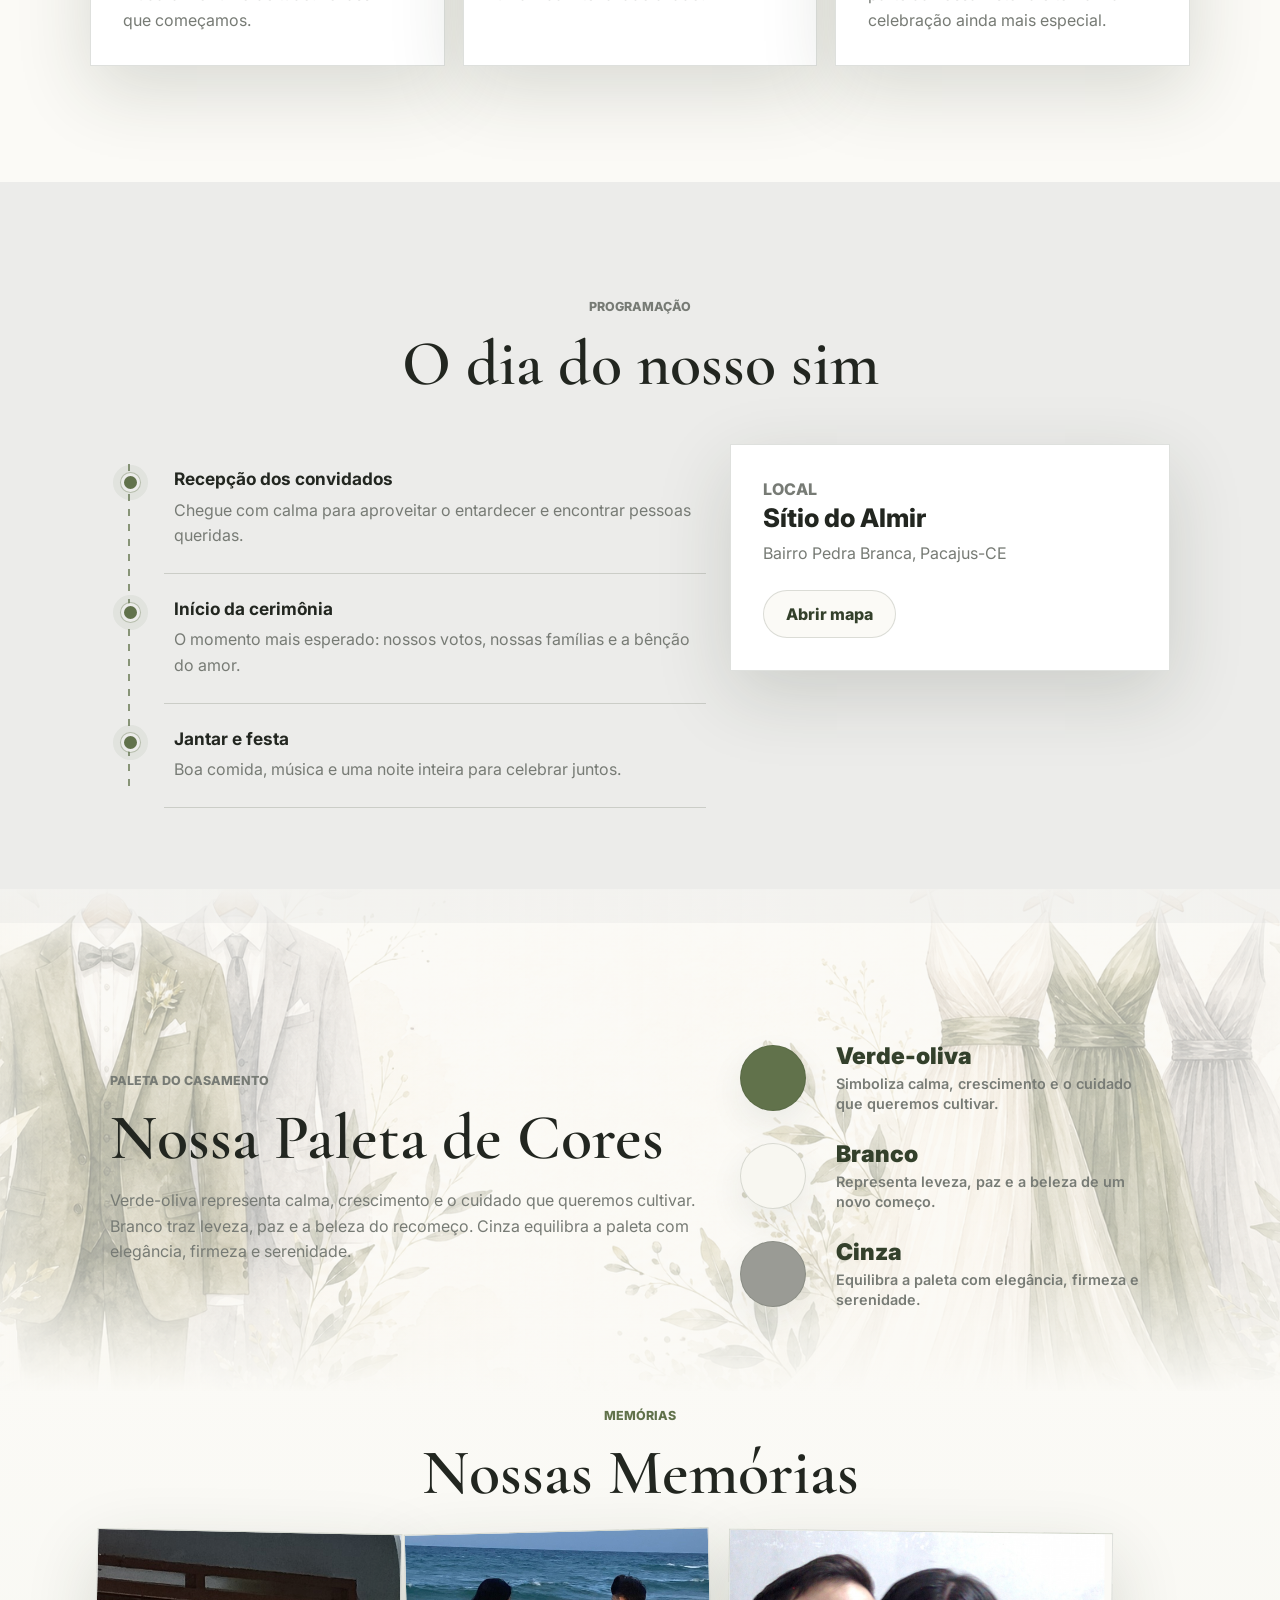
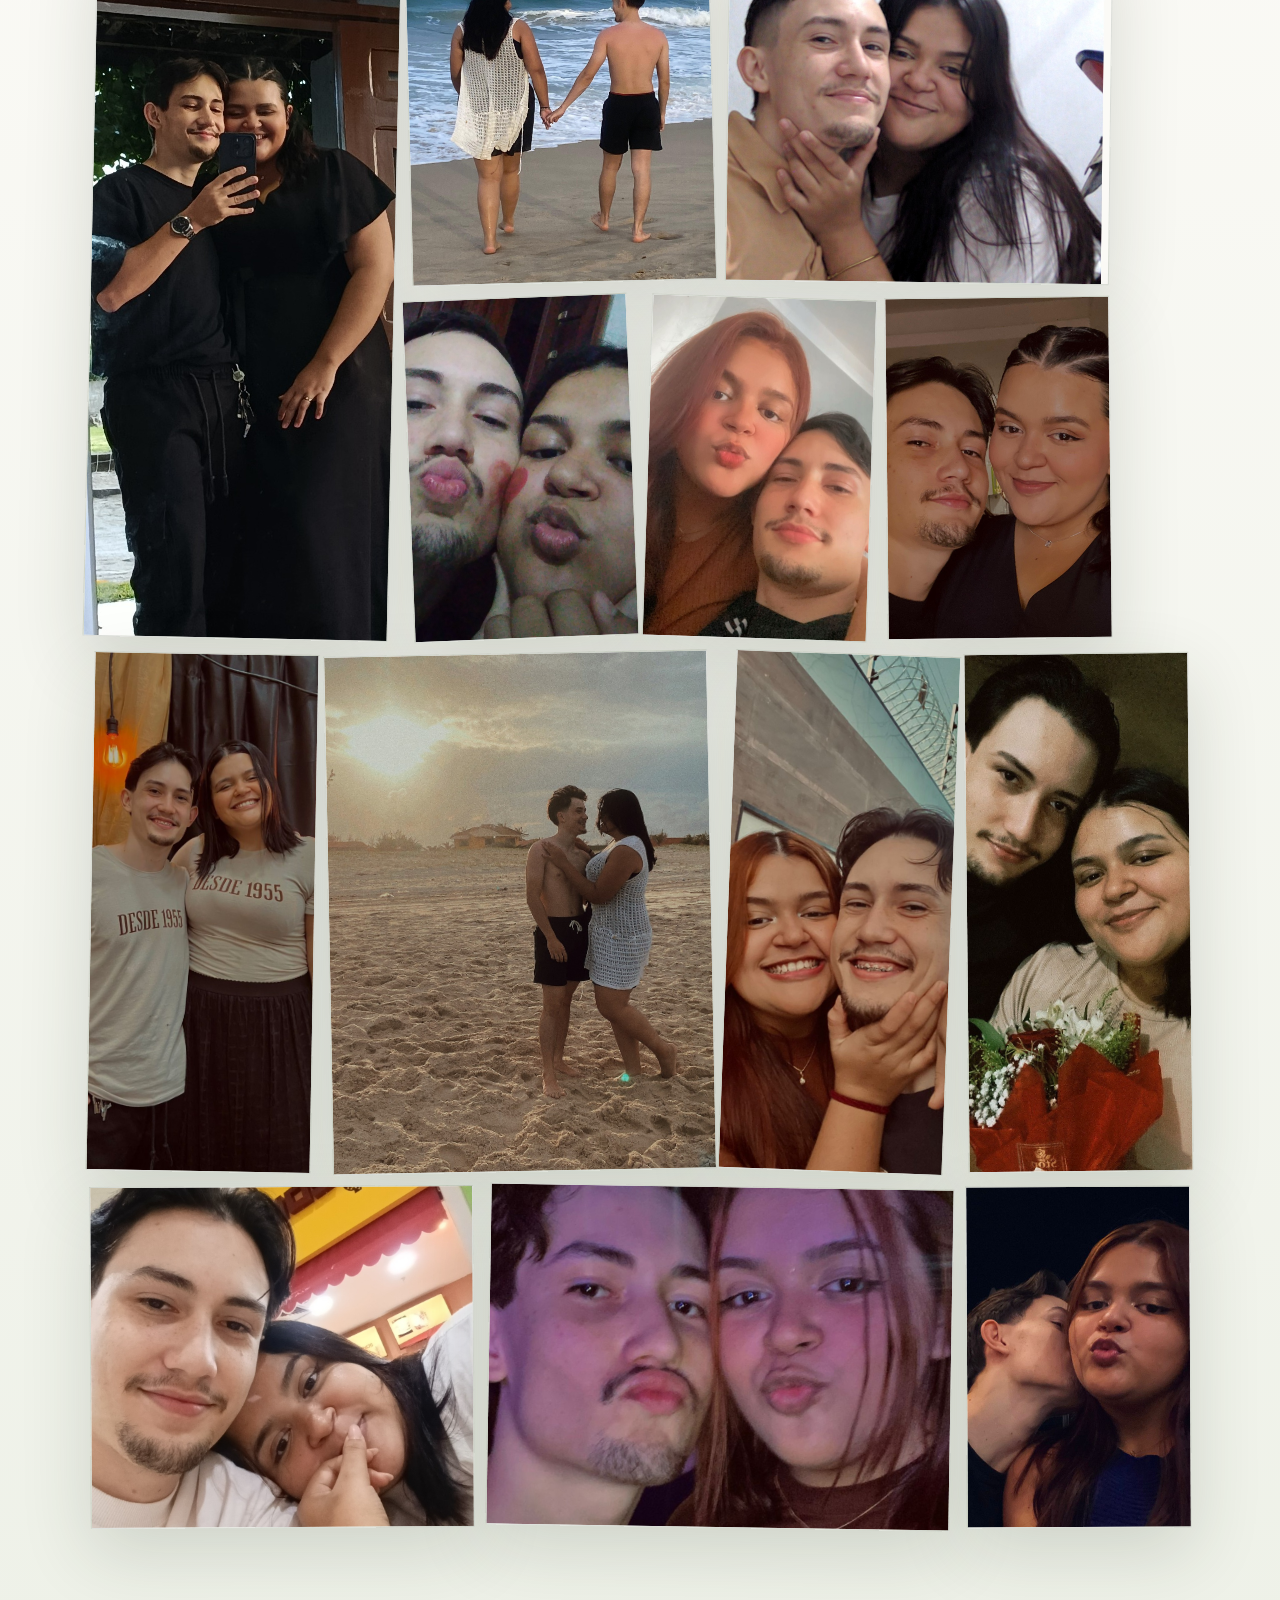
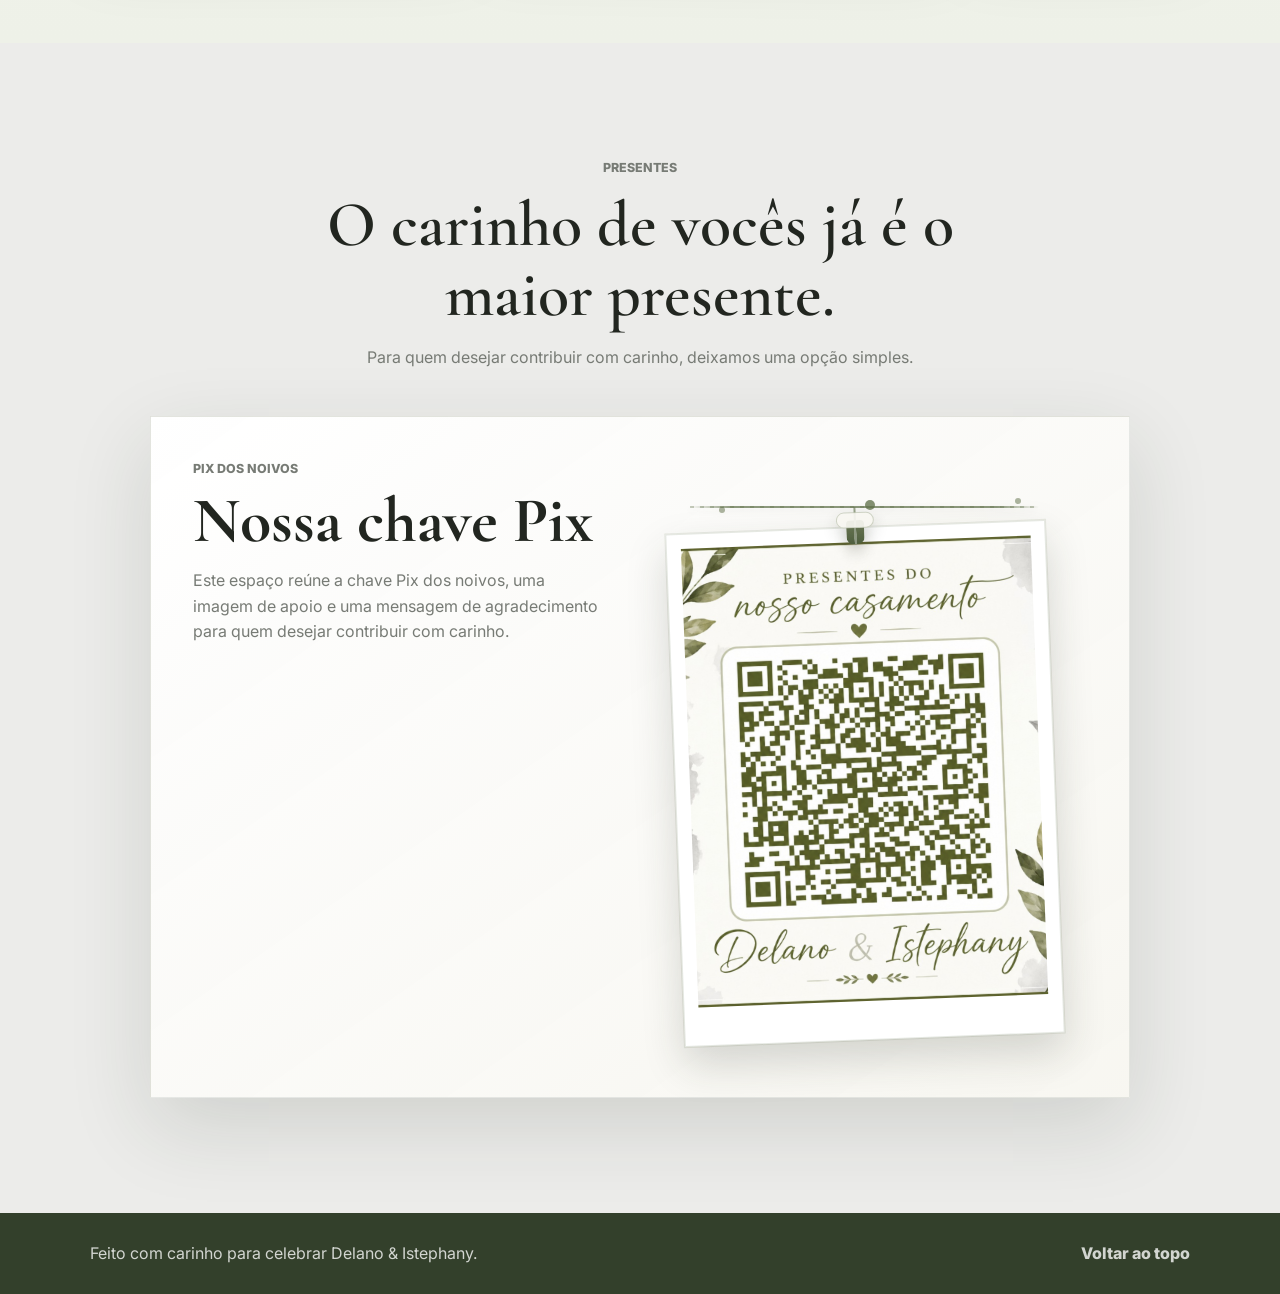
==== commit dd01ed85: "Evitar fotos duplicadas nas abas" ====
--- a/index.html
+++ b/index.html
@@ -14,7 +14,7 @@
       href="https://fonts.googleapis.com/css2?family=Cormorant+Garamond:wght@500;600;700&family=Inter:wght@400;500;600;700&display=swap"
       rel="stylesheet"
     />
-    <link rel="stylesheet" href="styles.css?v=20260603-13" />
+    <link rel="stylesheet" href="styles.css?v=20260603-14" />
   </head>
   <body>
     <header class="site-header" aria-label="Cabeçalho do site">
@@ -400,6 +400,6 @@
     </footer>
 
     <div class="click-layer" id="clickLayer" aria-hidden="true"></div>
-    <script src="script.js?v=20260603-13"></script>
+    <script src="script.js?v=20260603-14"></script>
   </body>
 </html>
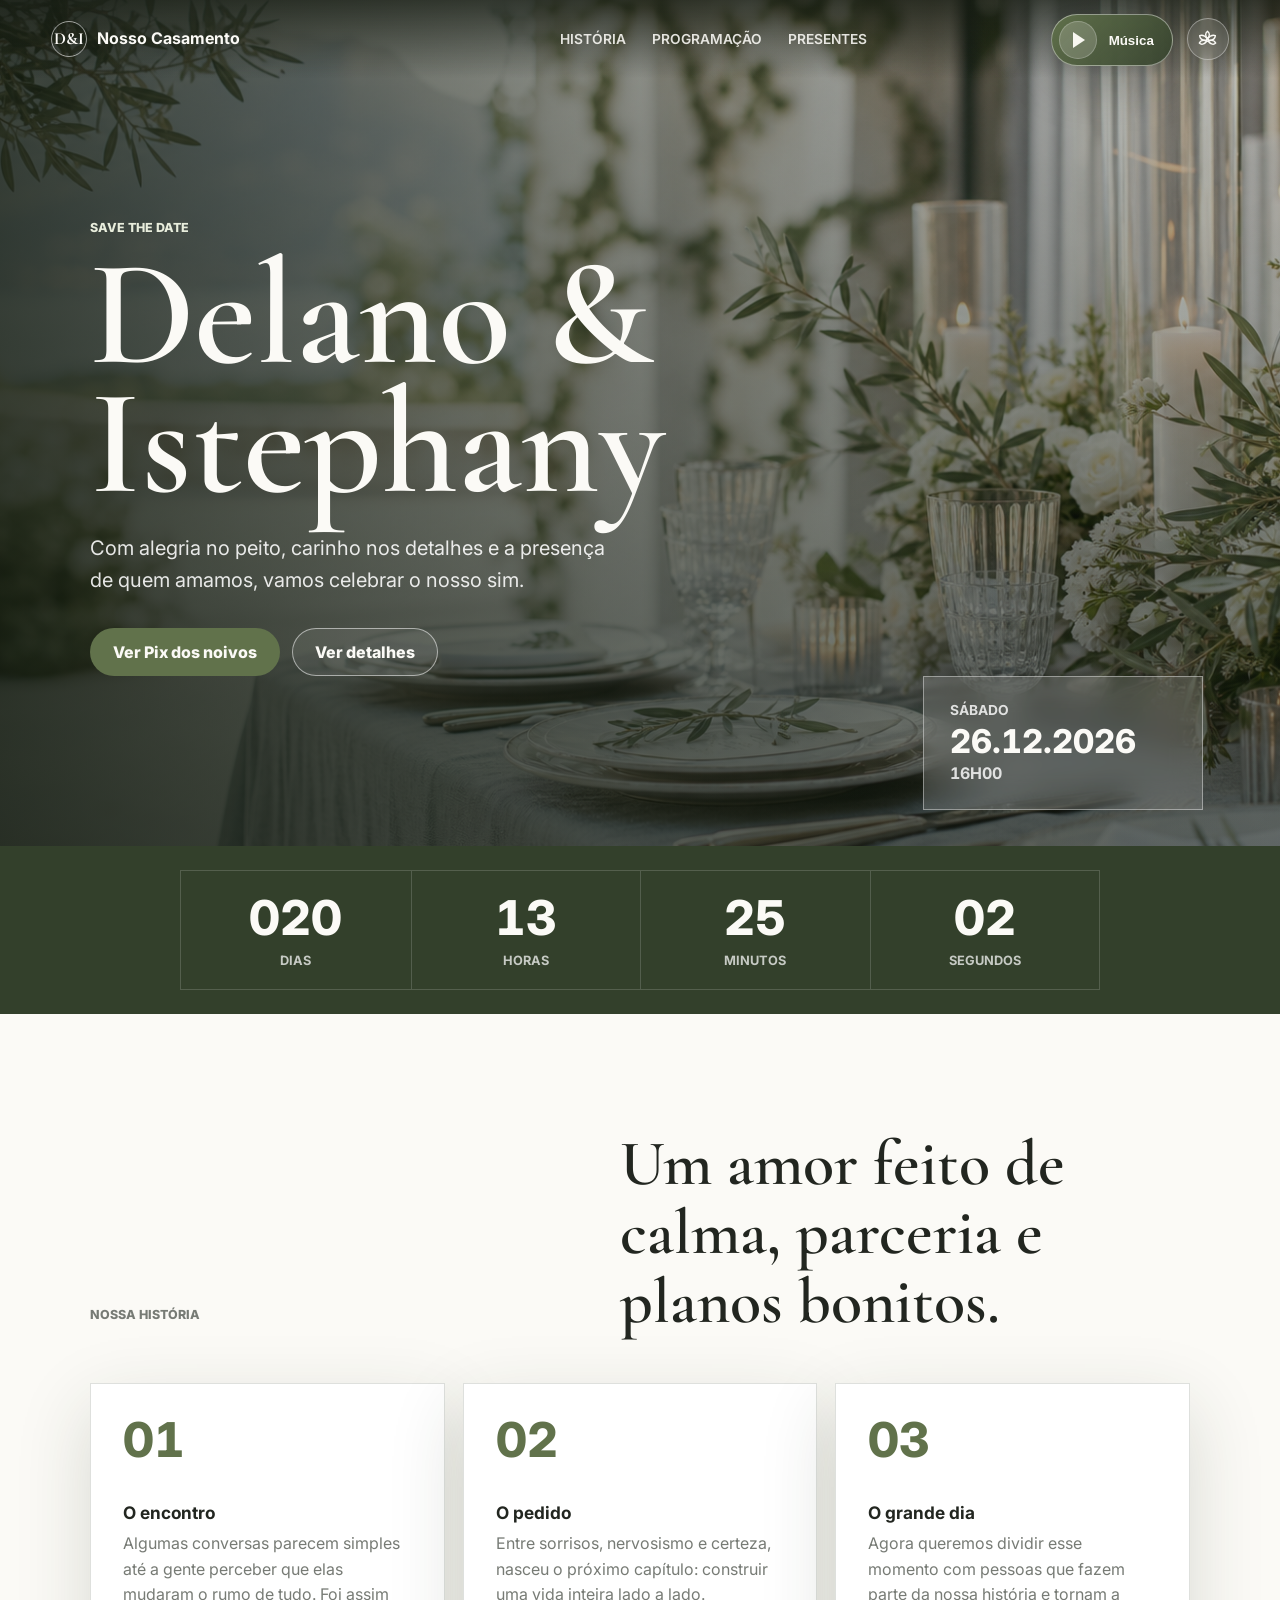
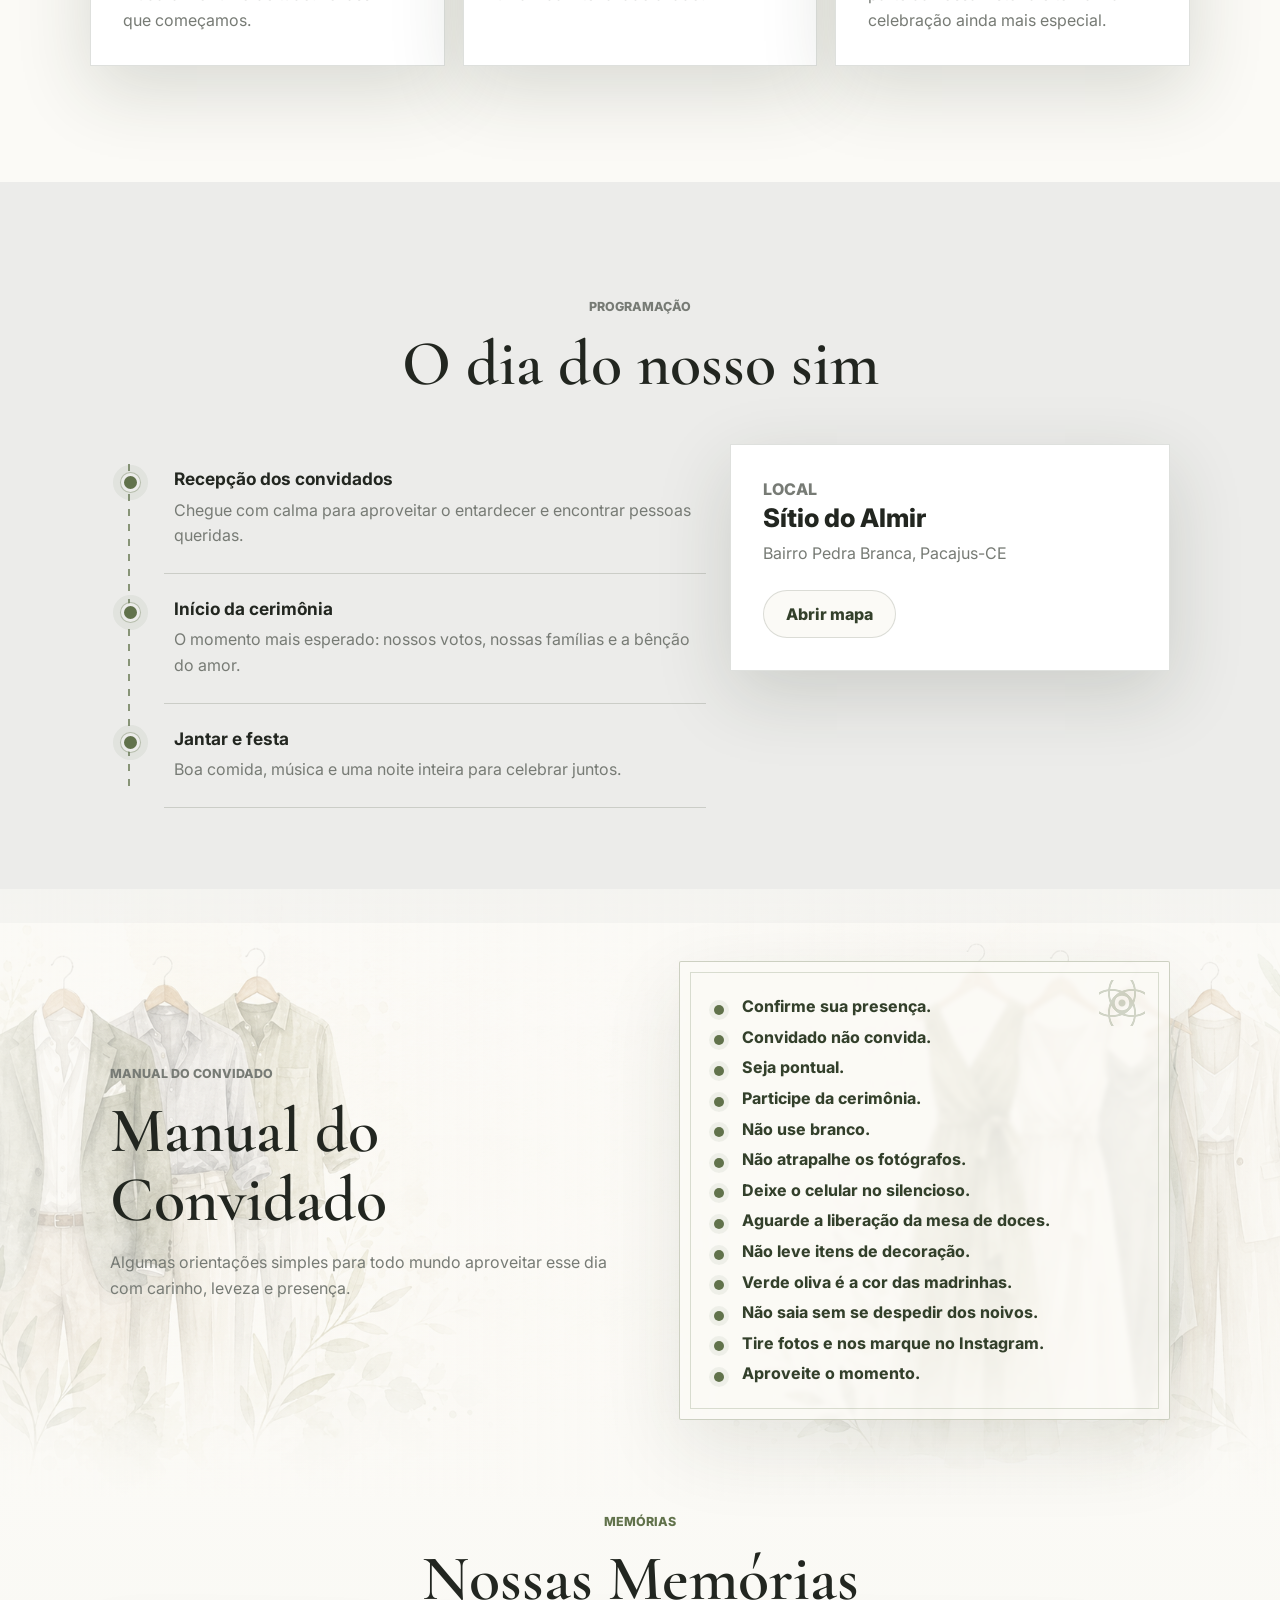
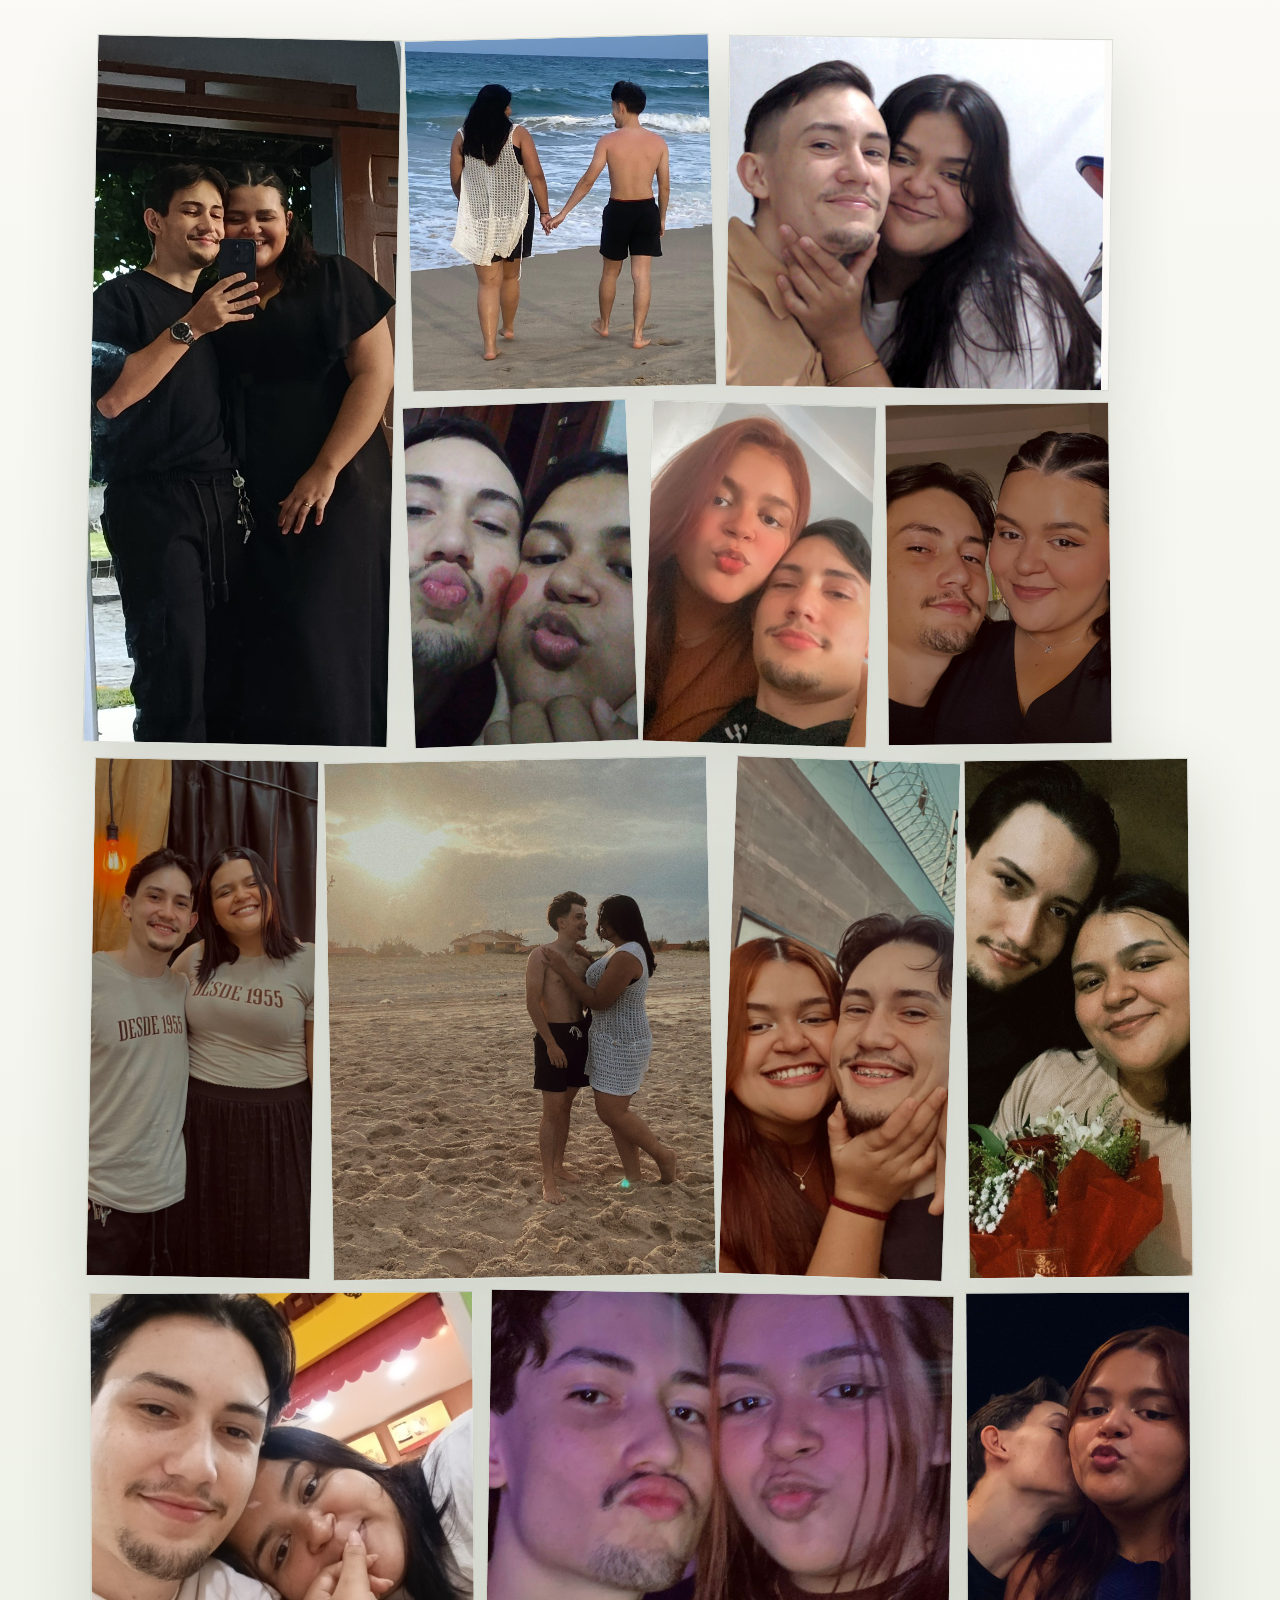
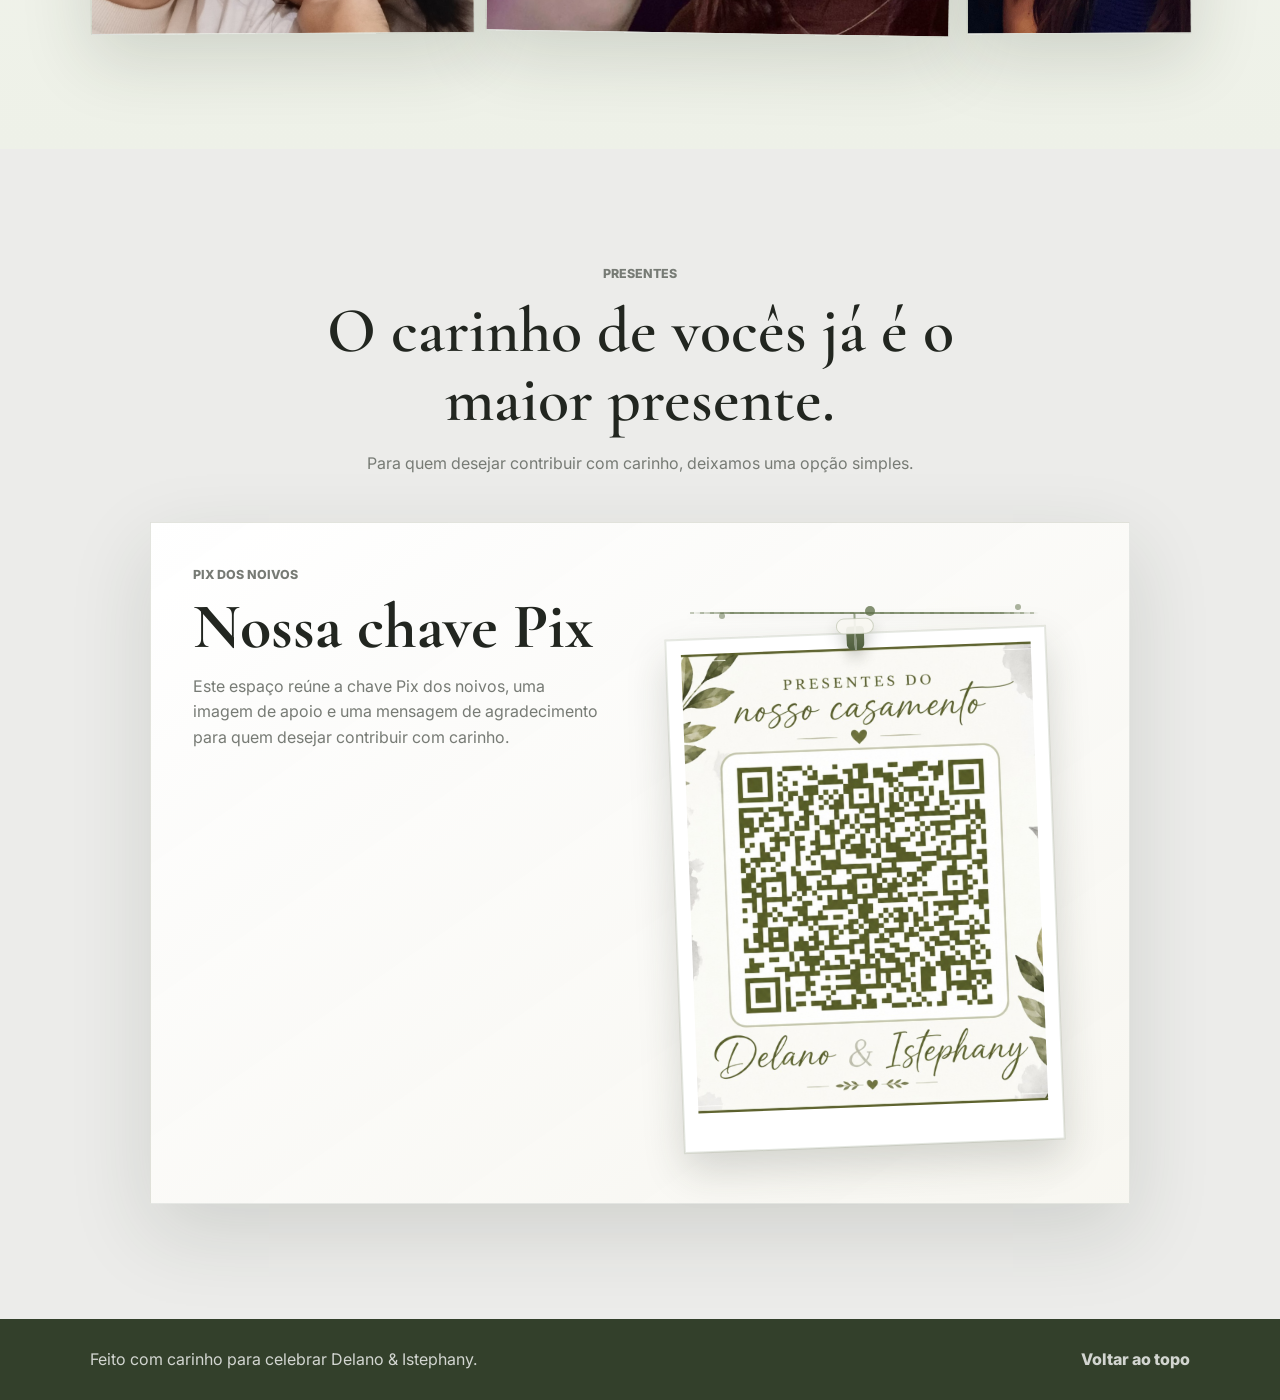
==== commit 2ed94f89: "Reformular manual do convidado" ====
--- a/index.html
+++ b/index.html
@@ -14,7 +14,7 @@
       href="https://fonts.googleapis.com/css2?family=Cormorant+Garamond:wght@500;600;700&family=Inter:wght@400;500;600;700&display=swap"
       rel="stylesheet"
     />
-    <link rel="stylesheet" href="styles.css?v=20260603-14" />
+    <link rel="stylesheet" href="styles.css?v=20260603-15" />
   </head>
   <body>
     <header class="site-header" aria-label="Cabeçalho do site">
@@ -175,37 +175,28 @@
 
       <section class="section attire-section">
         <div>
-          <p class="eyebrow">Paleta do casamento</p>
-          <h2>Nossa Paleta de Cores</h2>
+          <p class="eyebrow">Manual do convidado</p>
+          <h2>Manual do Convidado</h2>
           <p>
-            Verde-oliva representa calma, crescimento e o cuidado que queremos cultivar.
-            Branco traz leveza, paz e a beleza do recomeço. Cinza equilibra a paleta com
-            elegância, firmeza e serenidade.
+            Algumas orientações simples para todo mundo aproveitar esse dia com carinho,
+            leveza e presença.
           </p>
         </div>
-        <div class="palette" aria-label="Paleta de cores do casamento">
-          <div class="palette-item" style="--color: #61724b">
-            <span aria-hidden="true"></span>
-            <div>
-              <strong>Verde-oliva</strong>
-              <small>Simboliza calma, crescimento e o cuidado que queremos cultivar.</small>
-            </div>
-          </div>
-          <div class="palette-item" style="--color: #f8f7f1">
-            <span aria-hidden="true"></span>
-            <div>
-              <strong>Branco</strong>
-              <small>Representa leveza, paz e a beleza de um novo começo.</small>
-            </div>
-          </div>
-          <div class="palette-item" style="--color: #9a9b95">
-            <span aria-hidden="true"></span>
-            <div>
-              <strong>Cinza</strong>
-              <small>Equilibra a paleta com elegância, firmeza e serenidade.</small>
-            </div>
-          </div>
-        </div>
+        <ul class="guest-manual" aria-label="Manual do convidado">
+          <li>Confirme sua presença.</li>
+          <li>Convidado não convida.</li>
+          <li>Seja pontual.</li>
+          <li>Participe da cerimônia.</li>
+          <li>Não use branco.</li>
+          <li>Não atrapalhe os fotógrafos.</li>
+          <li>Deixe o celular no silencioso.</li>
+          <li>Aguarde a liberação da mesa de doces.</li>
+          <li>Não leve itens de decoração.</li>
+          <li>Verde oliva é a cor das madrinhas.</li>
+          <li>Não saia sem se despedir dos noivos.</li>
+          <li>Tire fotos e nos marque no Instagram.</li>
+          <li>Aproveite o momento.</li>
+        </ul>
       </section>
 
       <section class="section memories-section" aria-label="Galeria de fotos">
@@ -400,6 +391,6 @@
     </footer>
 
     <div class="click-layer" id="clickLayer" aria-hidden="true"></div>
-    <script src="script.js?v=20260603-14"></script>
+    <script src="script.js?v=20260603-15"></script>
   </body>
 </html>
--- a/styles.css
+++ b/styles.css
@@ -1229,12 +1229,13 @@
 .attire-section {
   position: relative;
   display: grid;
-  grid-template-columns: minmax(0, 1fr) minmax(280px, 430px);
+  grid-template-columns: minmax(0, 0.84fr) minmax(320px, 0.78fr);
   gap: 40px;
   align-items: center;
   max-width: 1240px;
   margin: 0 auto;
-  padding-bottom: clamp(32px, 4vw, 52px);
+  padding-top: clamp(24px, 3vw, 42px);
+  padding-bottom: clamp(34px, 4vw, 56px);
   isolation: isolate;
 }
 
@@ -1244,10 +1245,10 @@
   inset: -34px -9vw -26px -9vw;
   z-index: -1;
   background:
-    linear-gradient(90deg, rgba(251, 250, 246, 0.94), rgba(251, 250, 246, 0.08) 12%, rgba(251, 250, 246, 0.2) 46%, rgba(251, 250, 246, 0.1) 88%, rgba(251, 250, 246, 0.96)),
-    linear-gradient(180deg, rgba(251, 250, 246, 0.98), rgba(251, 250, 246, 0.08) 17%, rgba(251, 250, 246, 0.12) 74%, rgba(251, 250, 246, 0.98)),
-    url("assets/dresscode-watercolor-overlap.png") center center / cover no-repeat;
-  opacity: 0.48;
+    linear-gradient(90deg, rgba(251, 250, 246, 0.94), rgba(251, 250, 246, 0.14) 16%, rgba(251, 250, 246, 0.28) 48%, rgba(251, 250, 246, 0.14) 84%, rgba(251, 250, 246, 0.96)),
+    linear-gradient(180deg, rgba(251, 250, 246, 0.98), rgba(251, 250, 246, 0.08) 18%, rgba(251, 250, 246, 0.1) 72%, rgba(251, 250, 246, 0.98)),
+    url("assets/guest-manual-sport-fino.png") center center / cover no-repeat;
+  opacity: 0.58;
   filter: saturate(1);
 }
 
@@ -1382,48 +1383,67 @@
   display: grid;
 }
 
-.palette {
-  display: grid;
-  gap: 18px;
-}
-
-.palette-item {
-  display: grid;
-  grid-template-columns: 78px minmax(0, 1fr);
-  align-items: center;
-  gap: 18px;
-  min-height: 80px;
+.guest-manual {
+  position: relative;
+  display: grid;
+  gap: 9px;
+  margin: 0;
+  padding: clamp(24px, 3vw, 34px);
+  list-style: none;
+  border: 1px solid rgba(97, 114, 75, 0.3);
+  border-radius: 2px;
+  background: rgba(251, 250, 246, 0.72);
+  box-shadow: 0 28px 80px rgba(38, 47, 32, 0.1);
+  backdrop-filter: blur(2px);
+}
+
+.guest-manual::before,
+.guest-manual::after {
+  content: "";
+  position: absolute;
+  pointer-events: none;
+}
+
+.guest-manual::before {
+  inset: 10px;
+  border: 1px solid rgba(97, 114, 75, 0.22);
+}
+
+.guest-manual::after {
+  top: 18px;
+  right: 24px;
+  width: 46px;
+  height: 46px;
+  opacity: 0.28;
+  background:
+    radial-gradient(circle at 50% 50%, var(--olive) 0 3px, transparent 4px),
+    radial-gradient(ellipse at 28% 50%, transparent 36%, var(--olive) 38% 42%, transparent 44%),
+    radial-gradient(ellipse at 72% 50%, transparent 36%, var(--olive) 38% 42%, transparent 44%),
+    radial-gradient(ellipse at 50% 28%, transparent 36%, var(--olive) 38% 42%, transparent 44%),
+    radial-gradient(ellipse at 50% 72%, transparent 36%, var(--olive) 38% 42%, transparent 44%);
+}
+
+.guest-manual li {
+  position: relative;
+  z-index: 1;
+  display: grid;
+  grid-template-columns: 18px minmax(0, 1fr);
+  align-items: start;
+  gap: 10px;
   color: var(--olive-dark);
-}
-
-.palette-item > span {
-  display: block;
-  width: 66px;
-  height: 66px;
-  min-width: 66px;
-  aspect-ratio: 1;
-  border: 1px solid var(--line);
+  font-weight: 750;
+  line-height: 1.35;
+}
+
+.guest-manual li::before {
+  content: "";
+  width: 8px;
+  height: 8px;
+  margin-top: 0.54em;
+  border: 1px solid rgba(97, 114, 75, 0.56);
   border-radius: 50%;
-  background: var(--color);
-  box-shadow: 0 14px 34px rgba(38, 47, 32, 0.08);
-}
-
-.palette-item strong {
-  display: block;
-  color: var(--olive-dark);
-  font-size: clamp(1.22rem, 1.8vw, 1.55rem);
-  font-weight: 900;
-  line-height: 1.15;
-}
-
-.palette-item small {
-  display: block;
-  max-width: 36ch;
-  margin-top: 5px;
-  color: var(--gray);
-  font-size: 0.9rem;
-  font-weight: 600;
-  line-height: 1.35;
+  background: var(--olive);
+  box-shadow: 0 0 0 5px rgba(97, 114, 75, 0.08);
 }
 
 label,
@@ -2327,13 +2347,8 @@
     grid-template-columns: 1fr;
   }
 
-  .palette-item {
-    grid-template-columns: 58px minmax(0, 1fr);
-  }
-
-  .palette-item > span {
-    width: 52px;
-    height: 52px;
+  .guest-manual {
+    padding: 22px;
   }
 
   .attire-section::before {
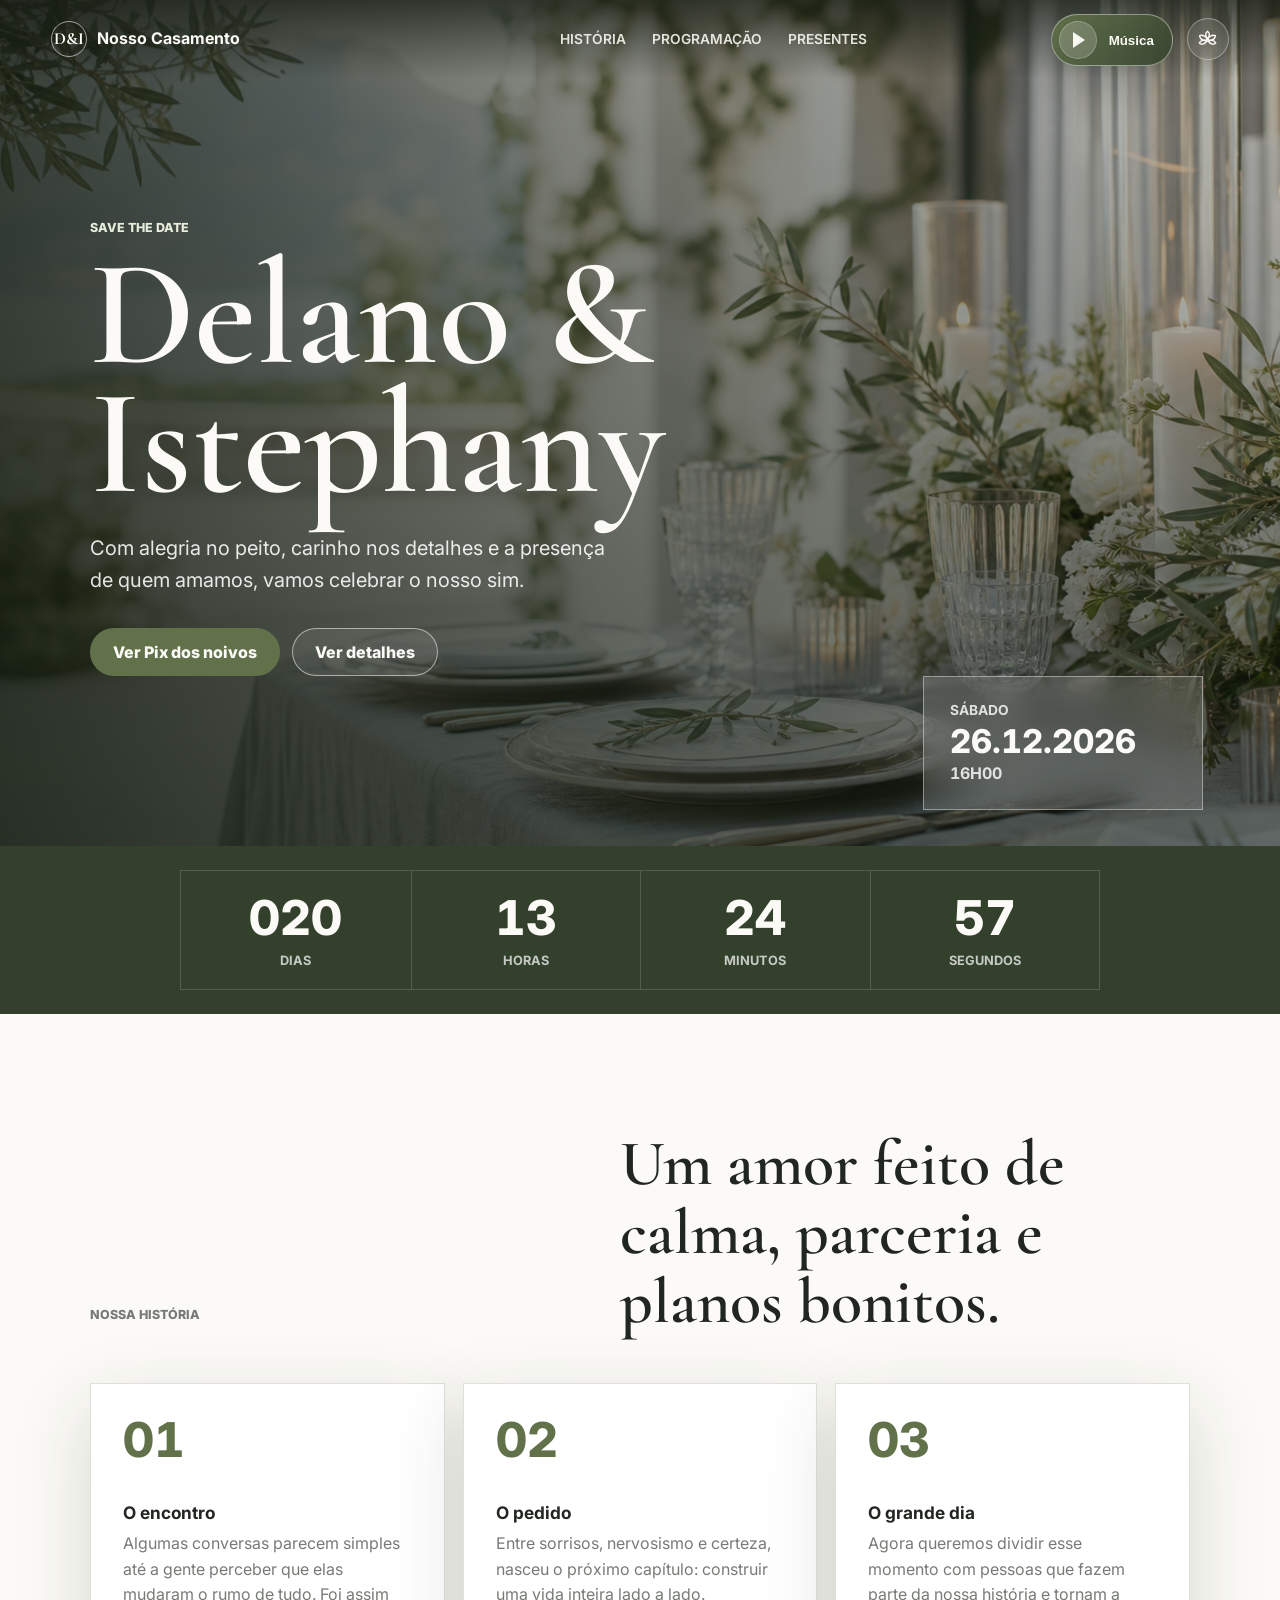
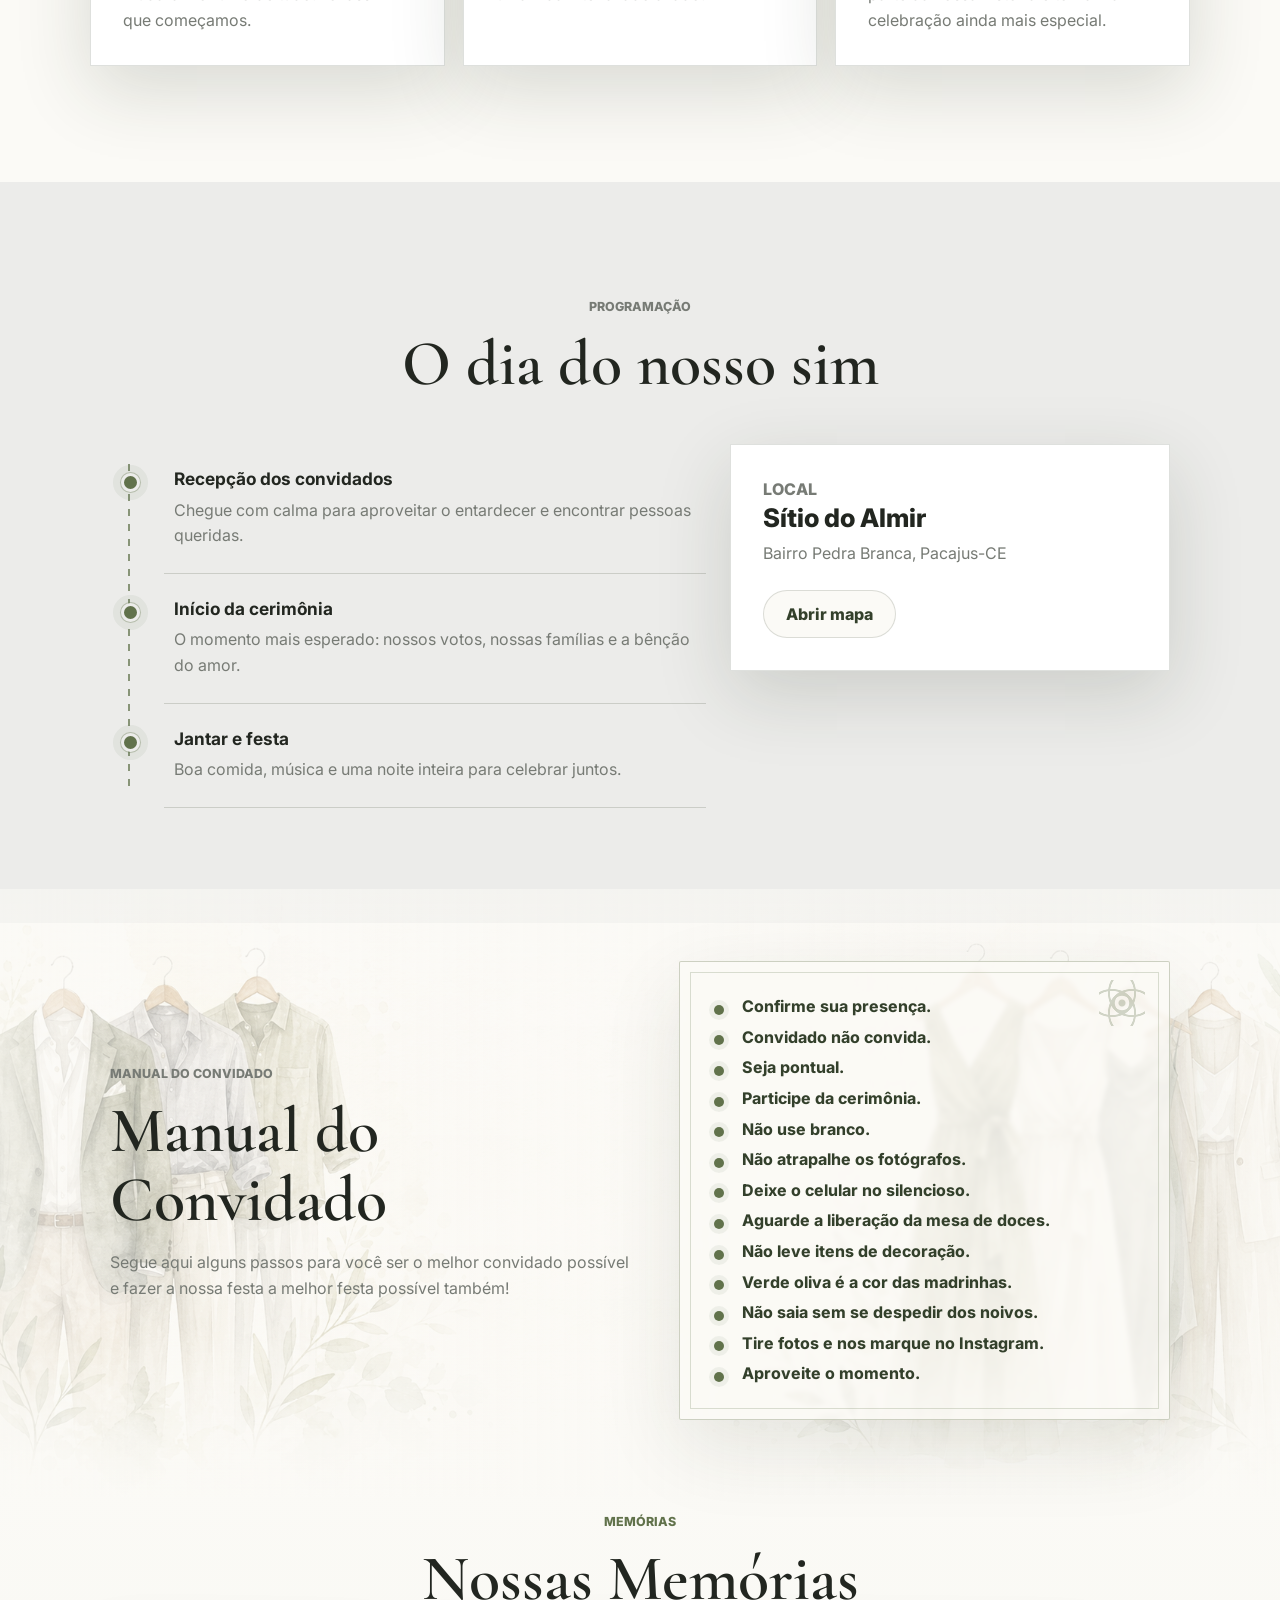
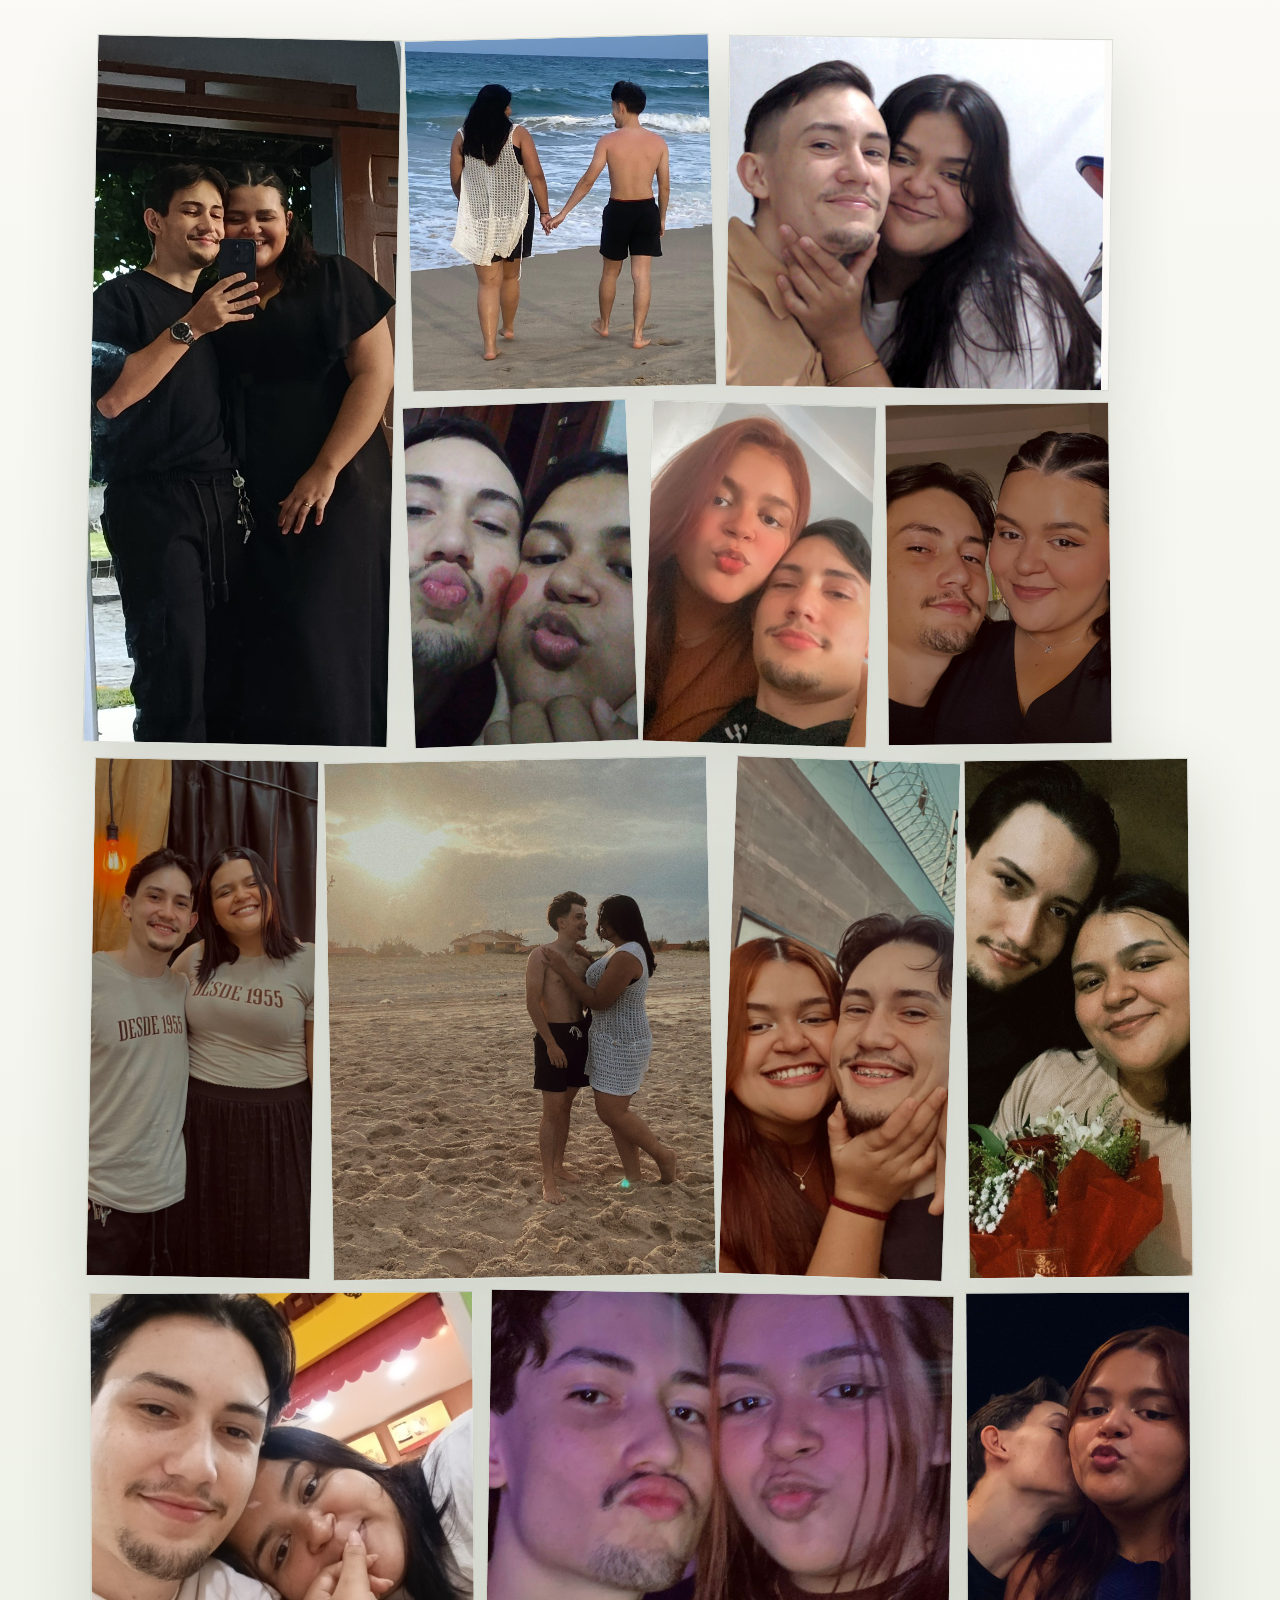
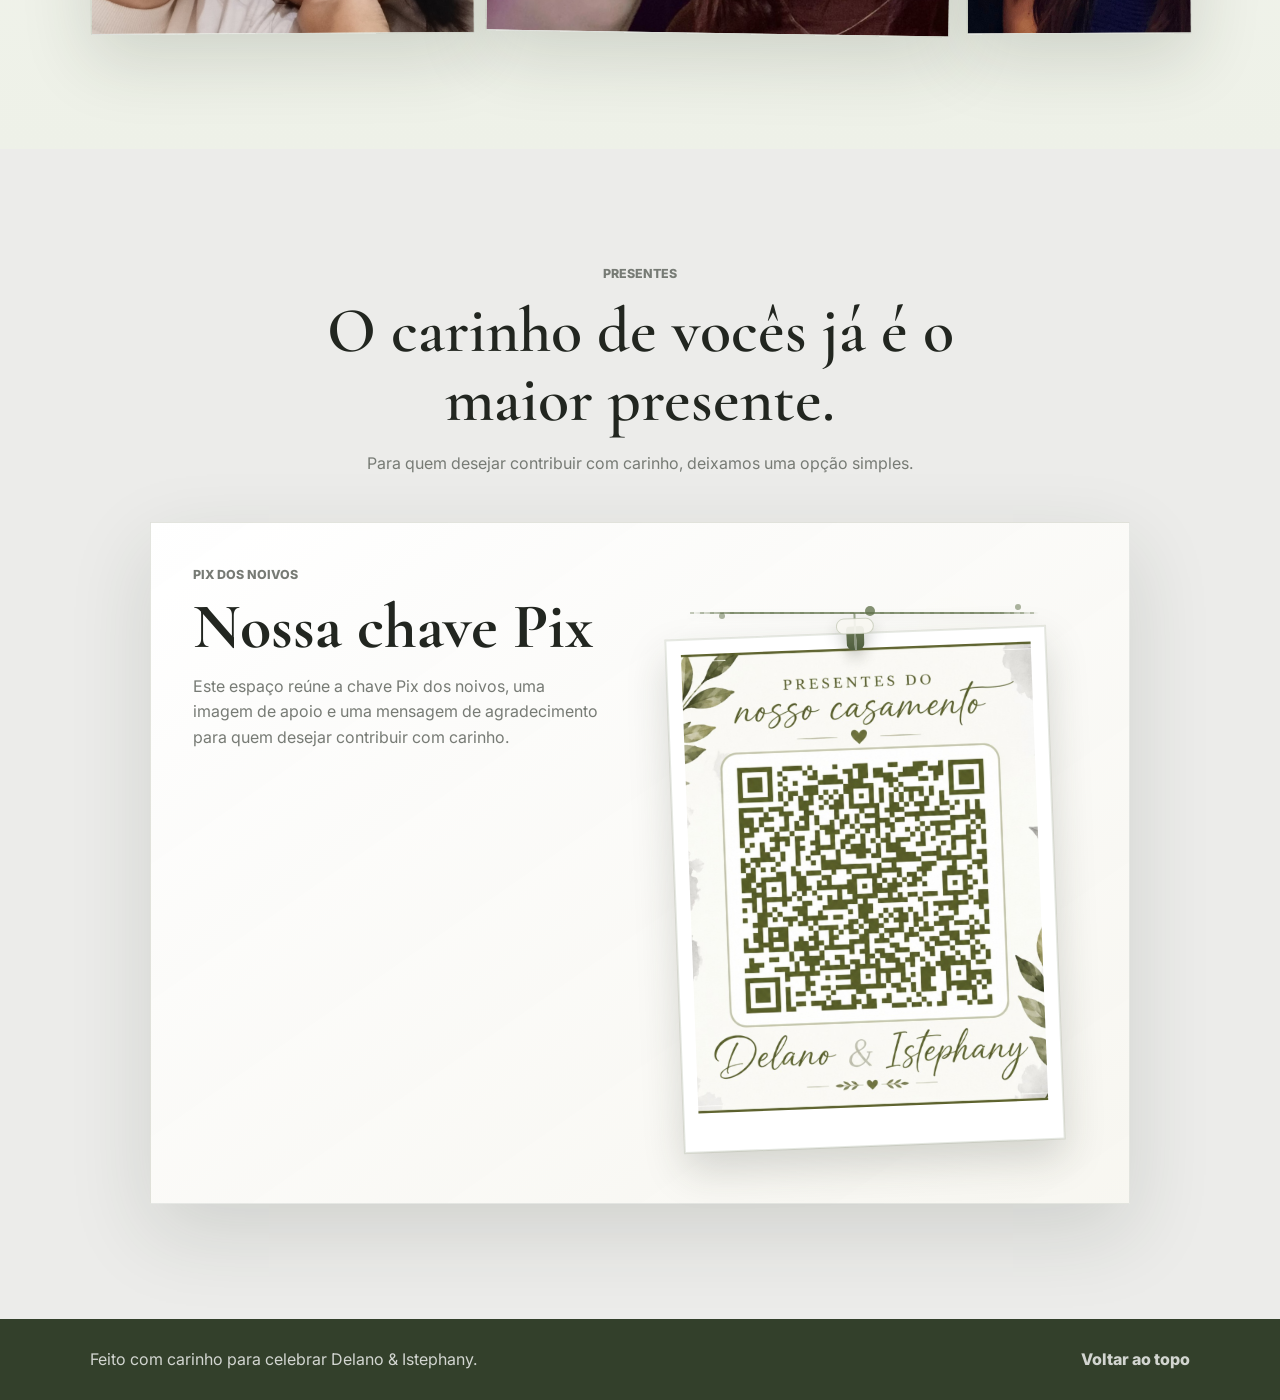
==== commit 1b561d05: "Atualizar texto do manual do convidado" ====
--- a/index.html
+++ b/index.html
@@ -14,7 +14,7 @@
       href="https://fonts.googleapis.com/css2?family=Cormorant+Garamond:wght@500;600;700&family=Inter:wght@400;500;600;700&display=swap"
       rel="stylesheet"
     />
-    <link rel="stylesheet" href="styles.css?v=20260603-15" />
+    <link rel="stylesheet" href="styles.css?v=20260603-16" />
   </head>
   <body>
     <header class="site-header" aria-label="Cabeçalho do site">
@@ -178,8 +178,8 @@
           <p class="eyebrow">Manual do convidado</p>
           <h2>Manual do Convidado</h2>
           <p>
-            Algumas orientações simples para todo mundo aproveitar esse dia com carinho,
-            leveza e presença.
+            Segue aqui alguns passos para você ser o melhor convidado possível e fazer a
+            nossa festa a melhor festa possível também!
           </p>
         </div>
         <ul class="guest-manual" aria-label="Manual do convidado">
@@ -391,6 +391,6 @@
     </footer>
 
     <div class="click-layer" id="clickLayer" aria-hidden="true"></div>
-    <script src="script.js?v=20260603-15"></script>
+    <script src="script.js?v=20260603-16"></script>
   </body>
 </html>
